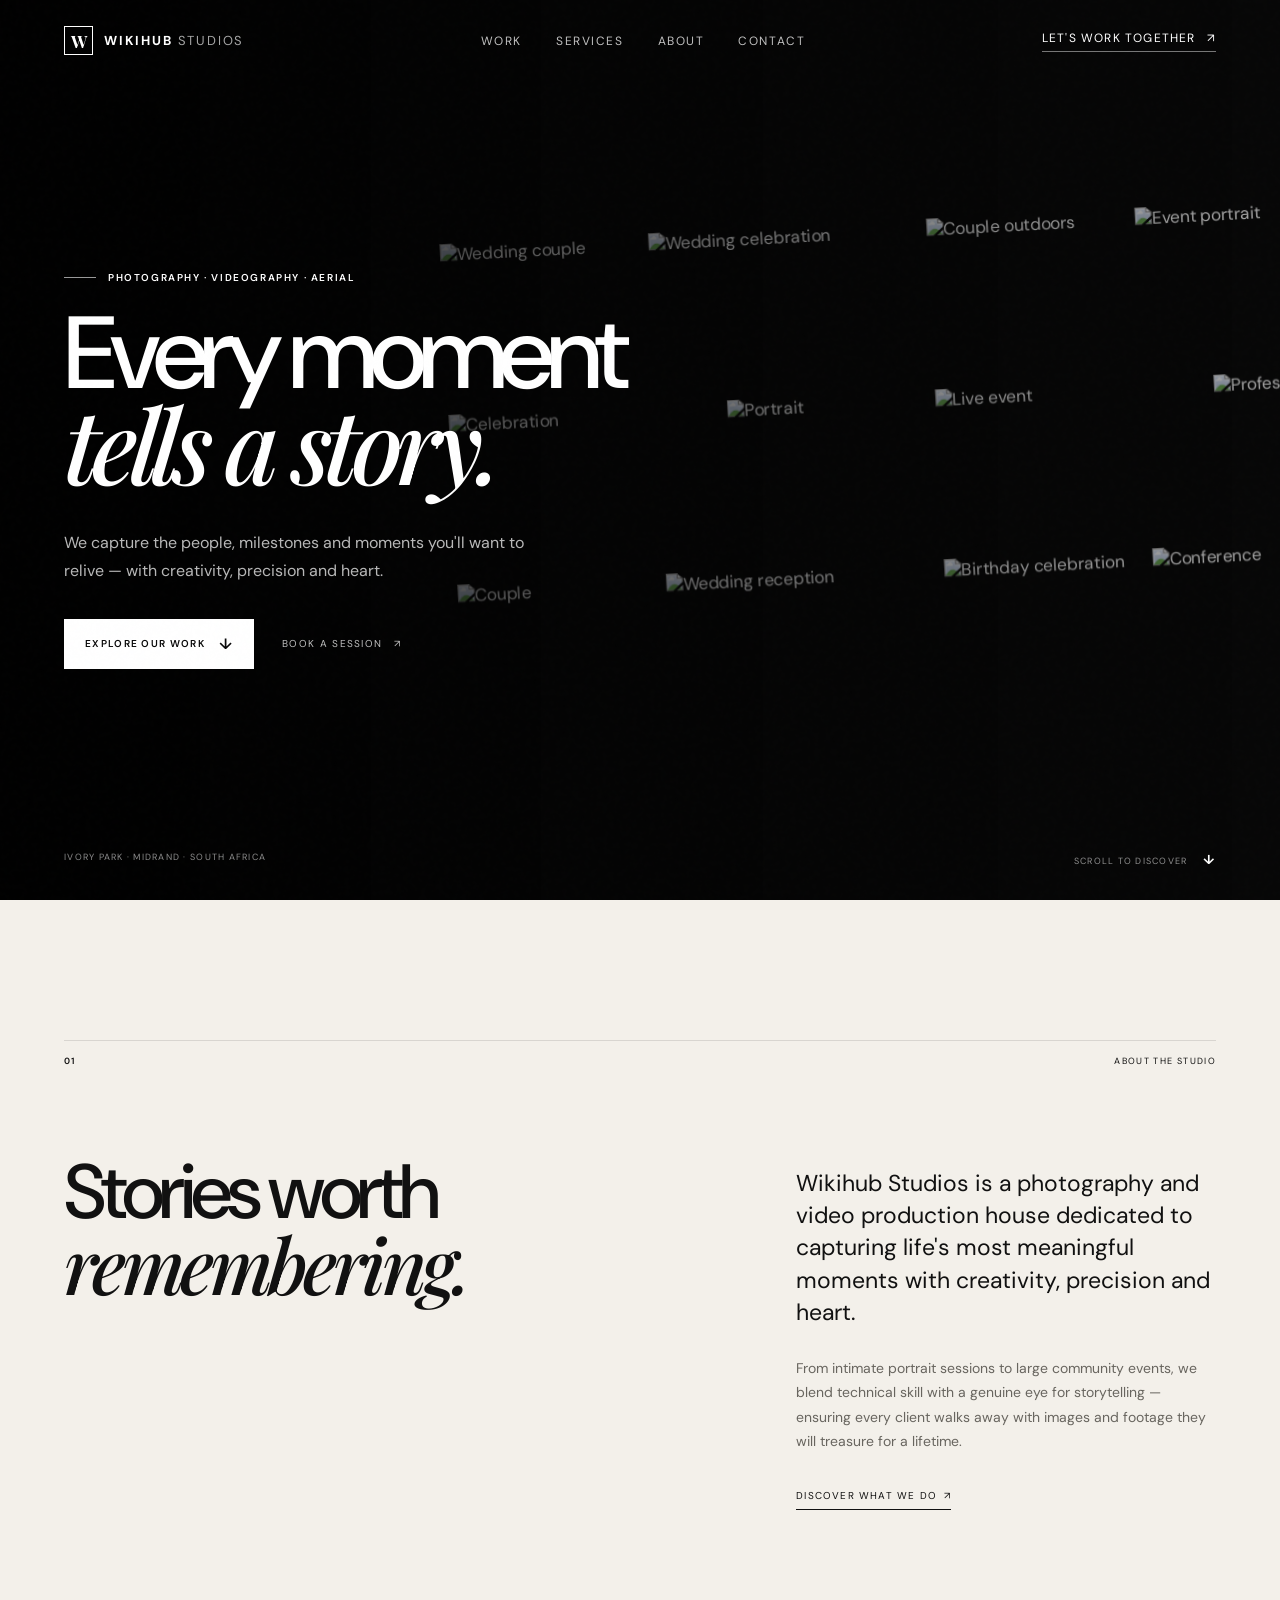
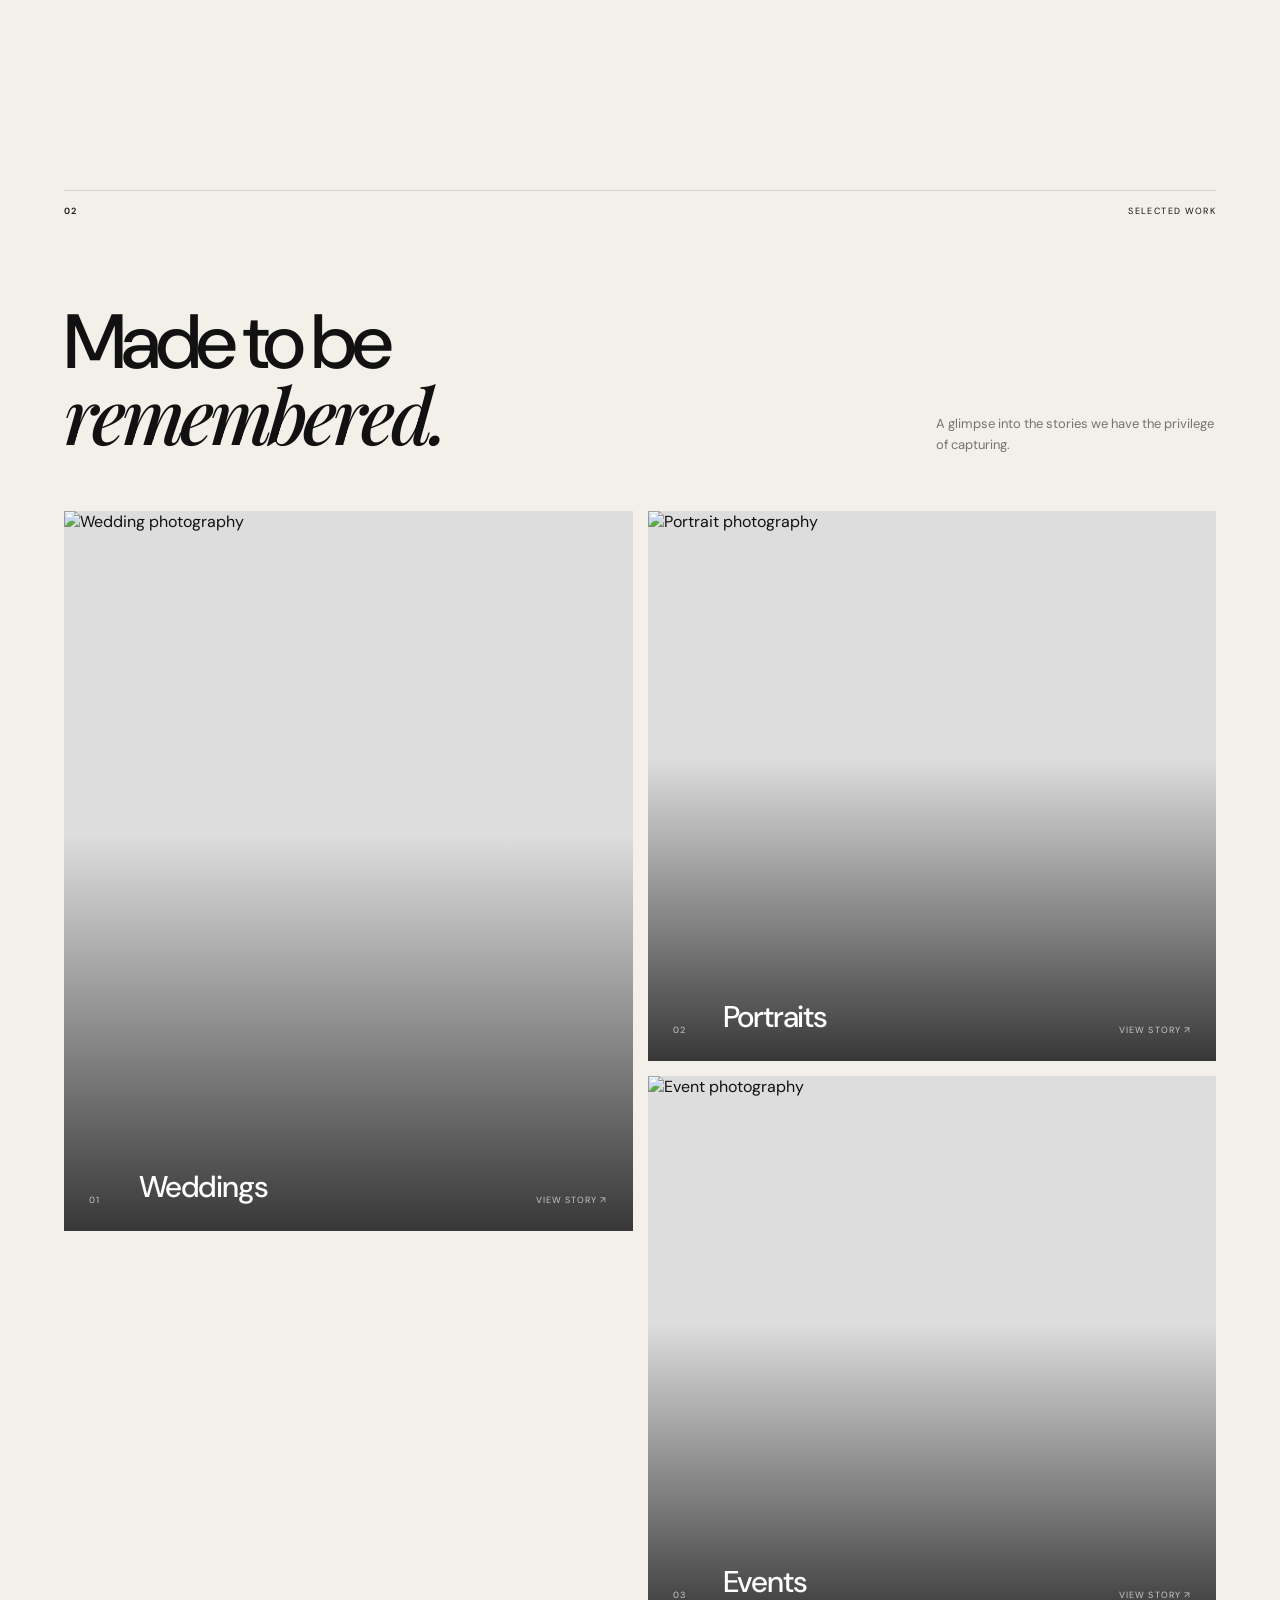
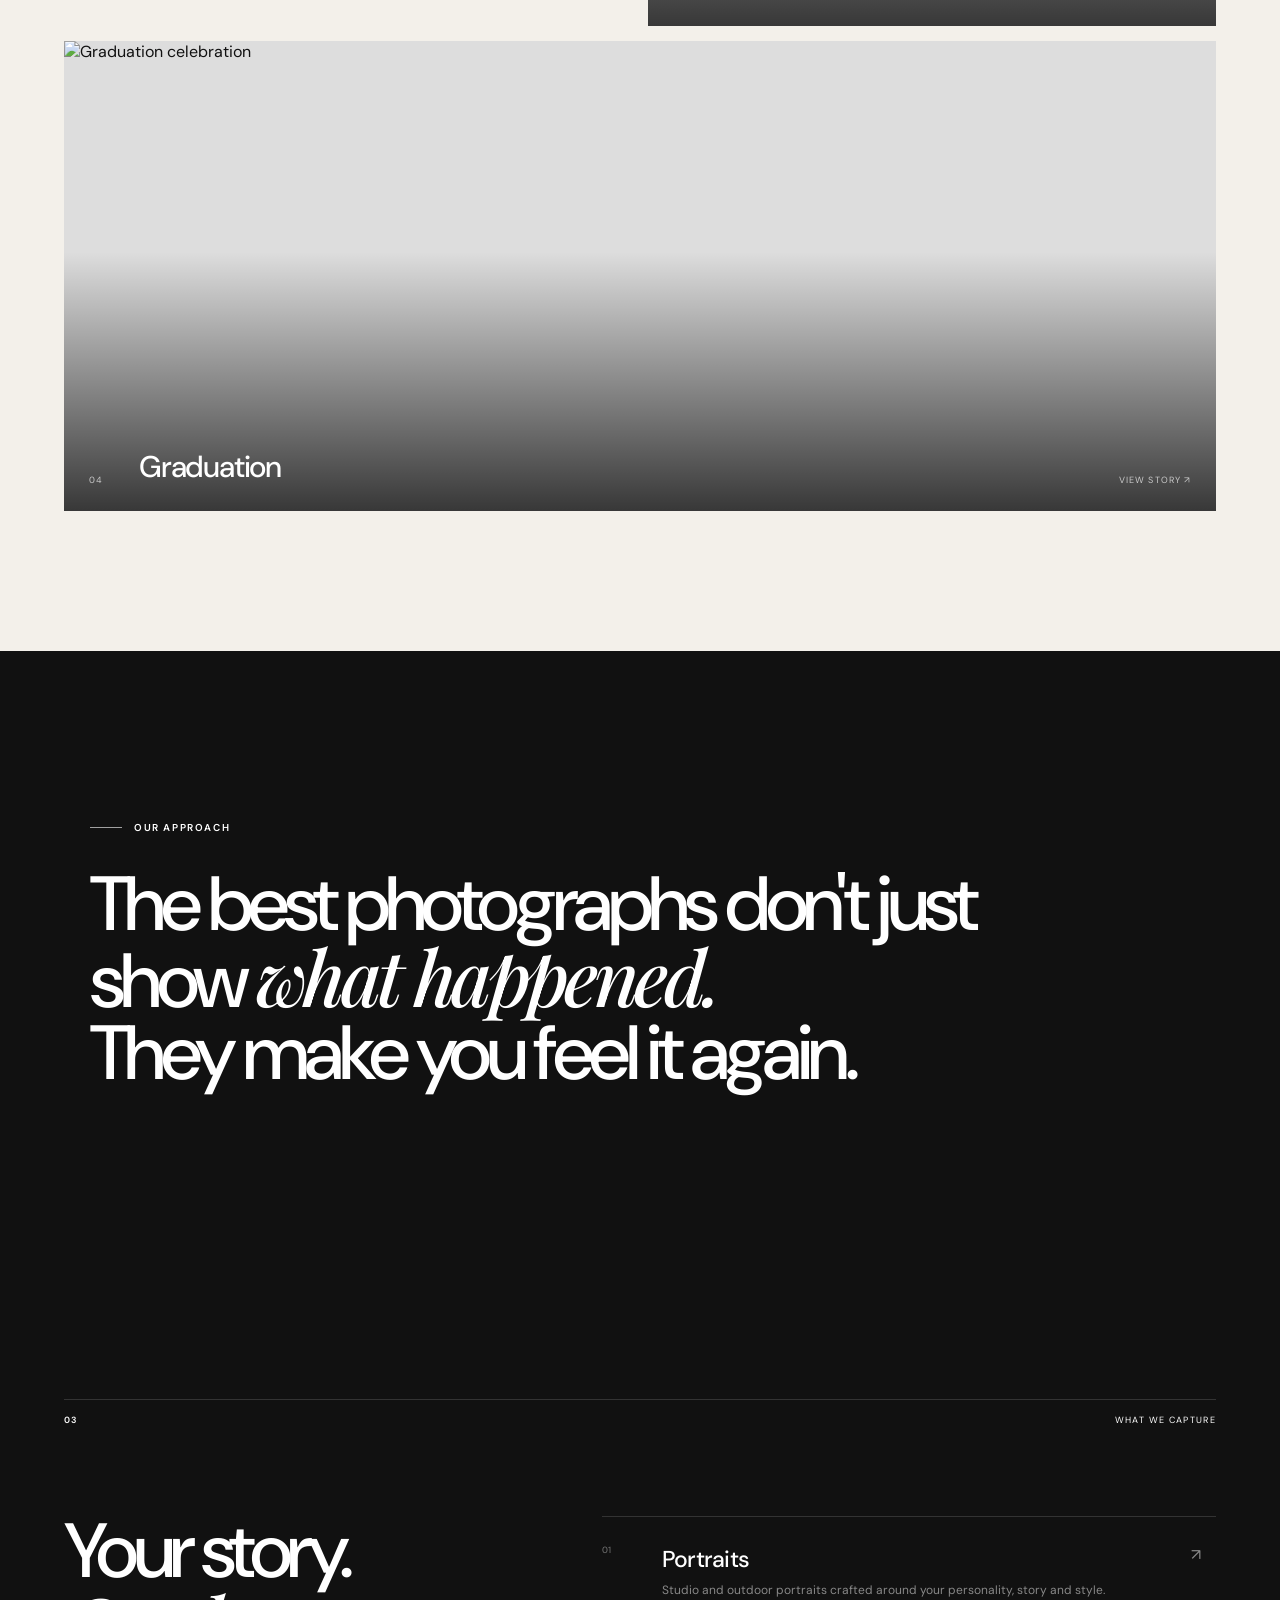
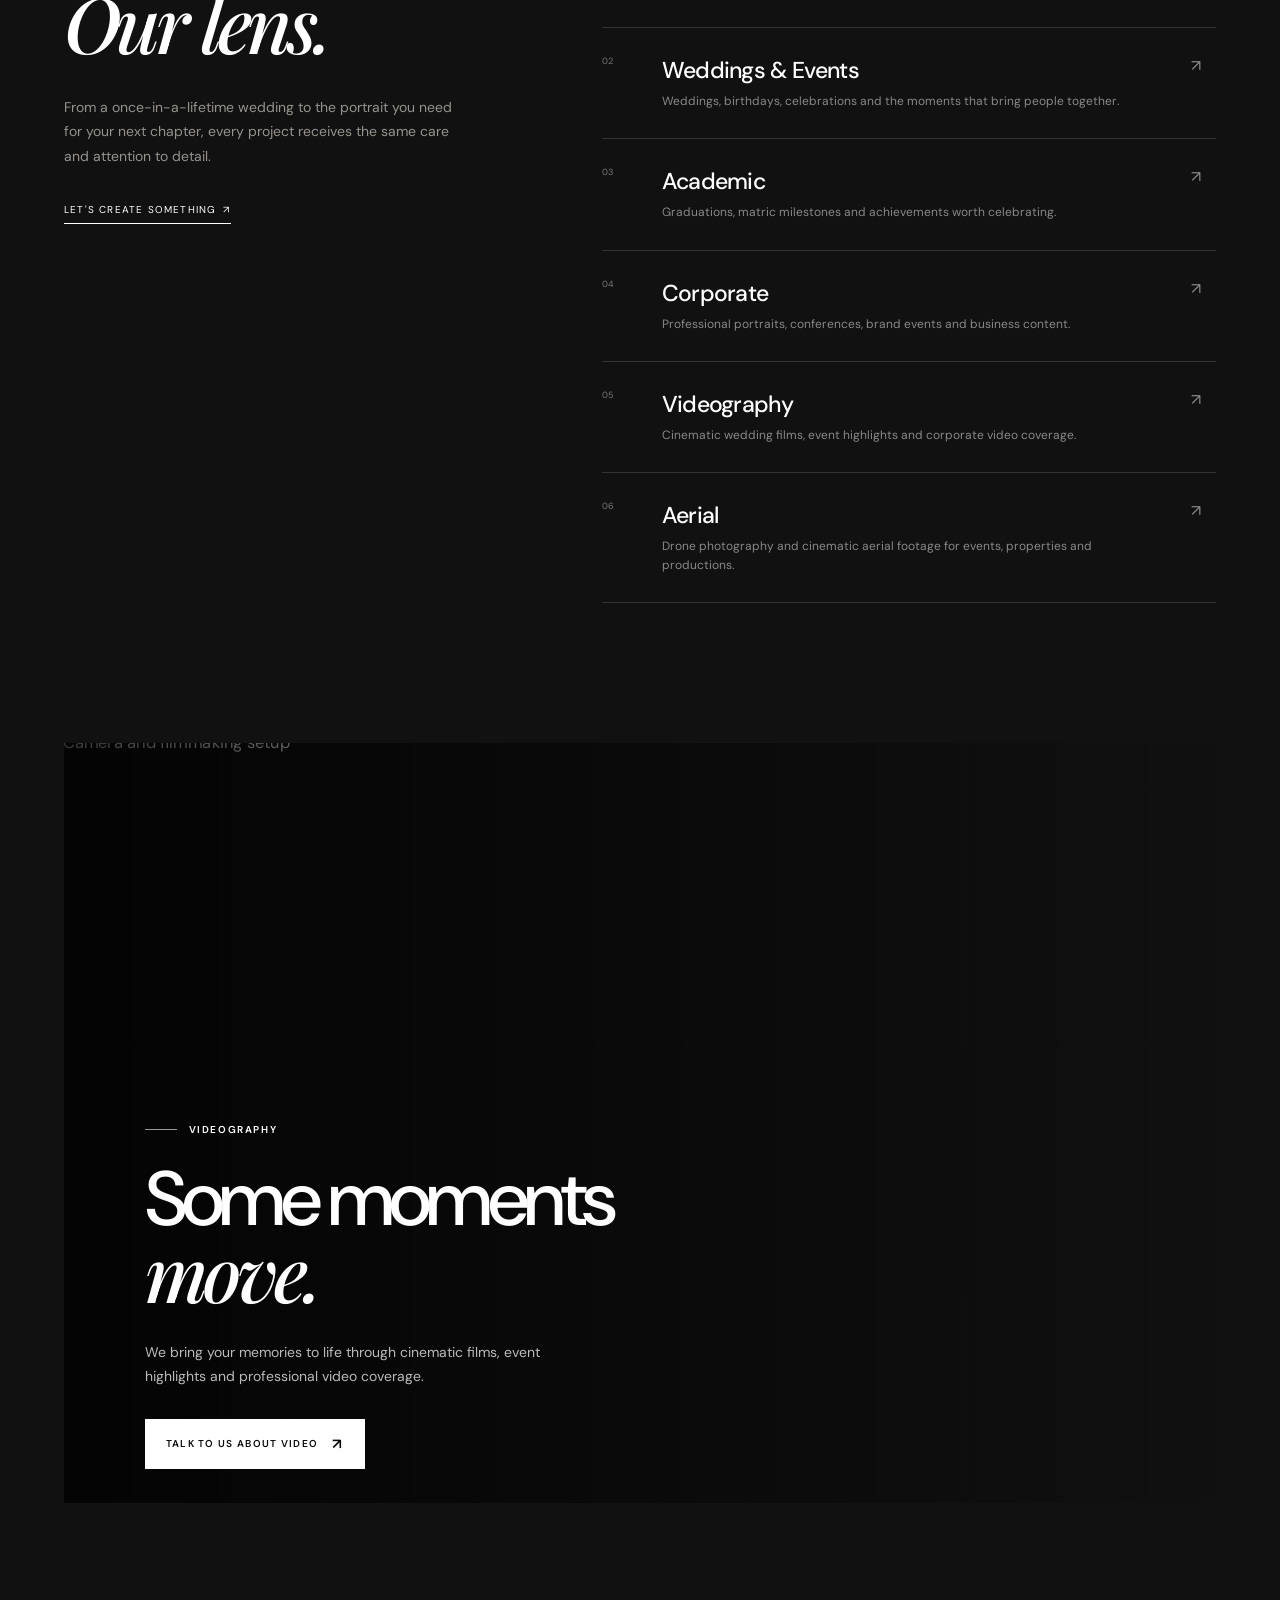
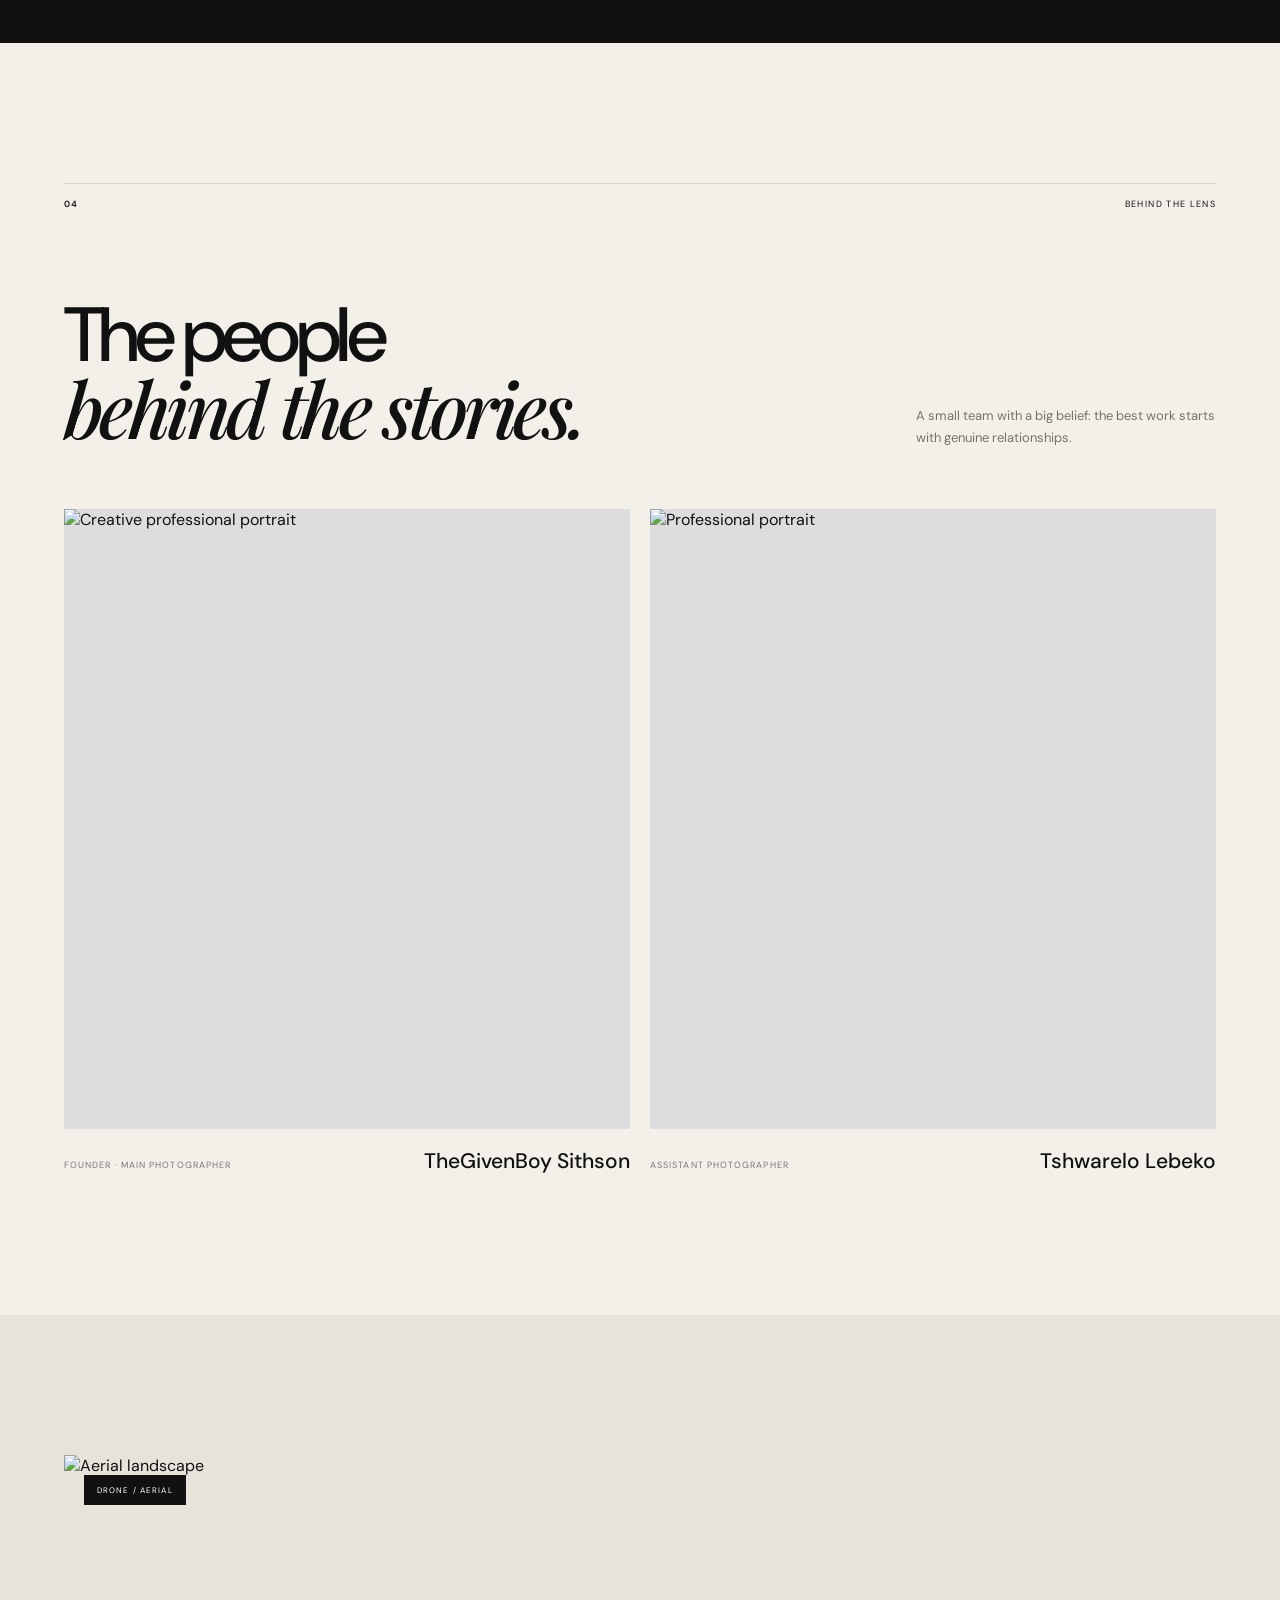
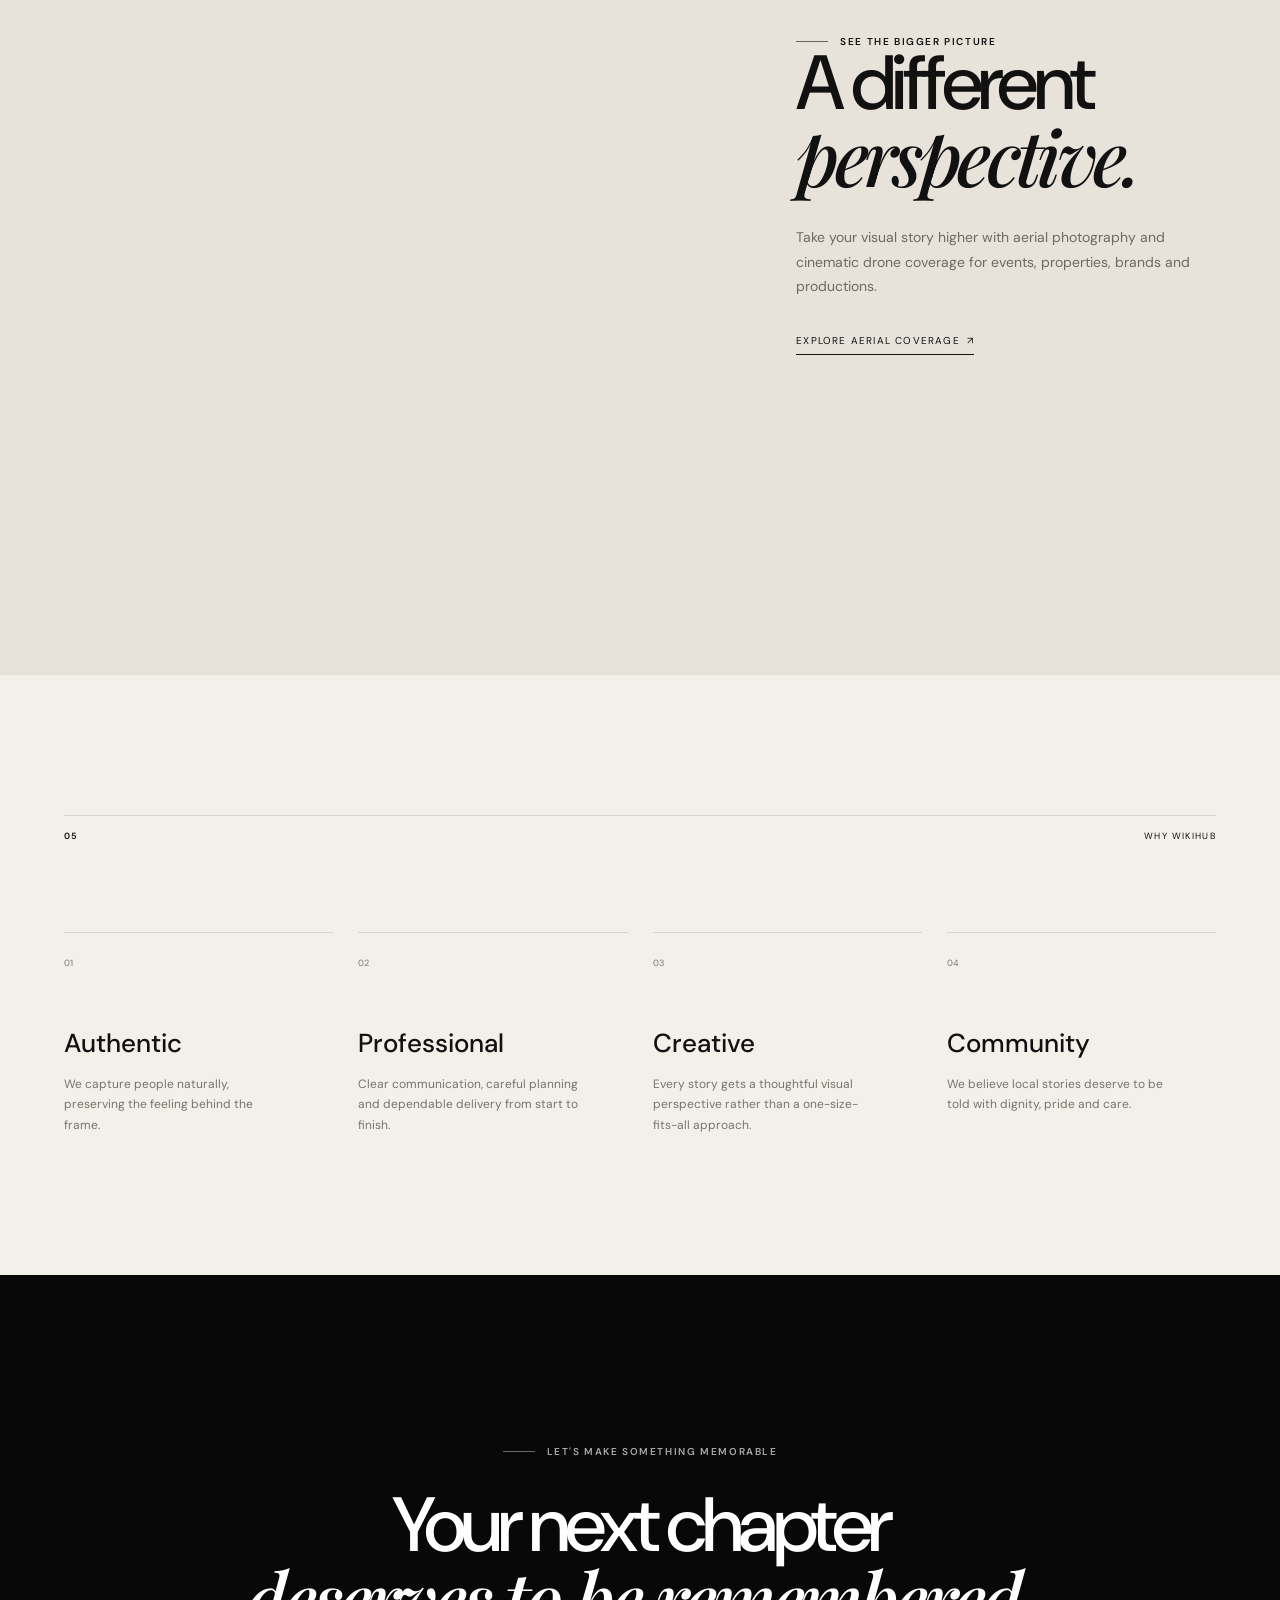
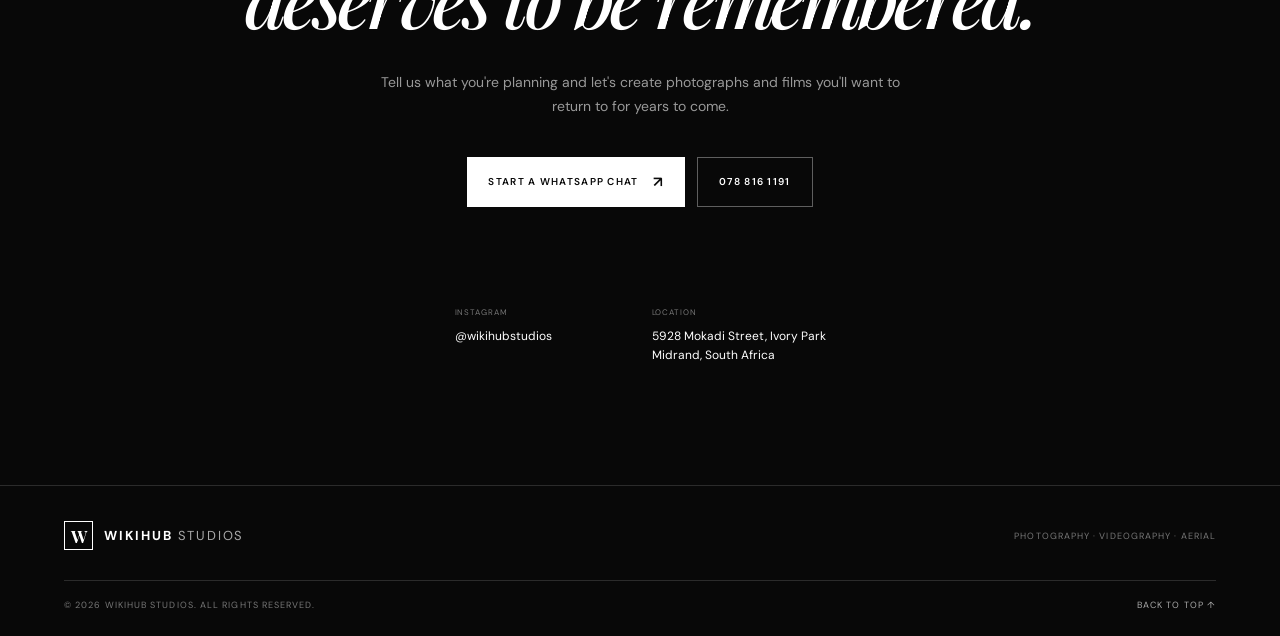
==== index.html @ 8bf0dae4 "wikihub studios first build" ====
<!DOCTYPE html>
<html lang="en">
<head>
  <meta charset="UTF-8">
  <meta name="viewport" content="width=device-width, initial-scale=1.0">
  <meta name="description" content="Wikihub Studios — Photography, videography and aerial visual storytelling in Ivory Park, Midrand, South Africa.">
  <title>Wikihub Studios — Visual Stories Worth Remembering</title>
  <link rel="preconnect" href="https://fonts.googleapis.com">
  <link rel="preconnect" href="https://fonts.gstatic.com" crossorigin>
  <link href="https://fonts.googleapis.com/css2?family=DM+Sans:wght@400;500;600;700&family=Playfair+Display:wght@500;600&display=swap" rel="stylesheet">
  <link rel="stylesheet" href="style.css">
</head>
<body>
  <div class="page-noise" aria-hidden="true"></div>

  <header class="site-header" id="site-header">
    <a class="brand" href="#top" aria-label="Wikihub Studios home">
      <span class="brand-mark">W</span>
      <span>WIKIHUB <em>STUDIOS</em></span>
    </a>

    <nav class="desktop-nav" aria-label="Main navigation">
      <a href="#work">Work</a>
      <a href="#services">Services</a>
      <a href="#about">About</a>
      <a href="#contact">Contact</a>
    </nav>

    <a class="header-cta" href="#contact">Let's work together <span>↗</span></a>

    <button class="menu-toggle" aria-label="Open menu" aria-expanded="false">
      <span></span><span></span>
    </button>
  </header>

  <div class="mobile-menu" aria-hidden="true">
    <a href="#work">Work</a>
    <a href="#services">Services</a>
    <a href="#about">About</a>
    <a href="#contact">Contact</a>
    <a href="#contact" class="mobile-menu-cta">Start a project ↗</a>
  </div>

  <main id="top">
    <section class="hero">
      <div class="hero-copy reveal">
        <p class="eyebrow"><span></span> Photography · Videography · Aerial</p>
        <h1>Every moment<br><i>tells a story.</i></h1>
        <p class="hero-intro">We capture the people, milestones and moments you'll want to relive — with creativity, precision and heart.</p>
        <div class="hero-actions">
          <a href="#work" class="button button-light">Explore our work <span>↓</span></a>
          <a href="#contact" class="text-link">Book a session <span>↗</span></a>
        </div>
      </div>

      <div class="hero-rails" aria-label="Selected Wikihub Studios photography">
        <div class="rail rail-one">
          <div class="rail-track">
            <div class="rail-card portrait"><img src="https://images.unsplash.com/photo-1519741497674-611481863552?auto=format&fit=crop&w=700&q=85" alt="Wedding couple"></div>
            <div class="rail-card wide"><img src="https://images.unsplash.com/photo-1511285560929-80b456fea0bc?auto=format&fit=crop&w=900&q=85" alt="Wedding celebration"></div>
            <div class="rail-card portrait"><img src="https://images.unsplash.com/photo-1537633552985-df8429e8048b?auto=format&fit=crop&w=700&q=85" alt="Couple outdoors"></div>
            <div class="rail-card wide"><img src="https://images.unsplash.com/photo-1507504031003-b417219a0fde?auto=format&fit=crop&w=900&q=85" alt="Event portrait"></div>
            <div class="rail-card portrait"><img src="https://images.unsplash.com/photo-1520854221256-17451cc331bf?auto=format&fit=crop&w=700&q=85" alt="Wedding moment"></div>
          </div>
        </div>
        <div class="rail rail-two">
          <div class="rail-track">
            <div class="rail-card wide"><img src="https://images.unsplash.com/photo-1519167758481-83f550bb49b3?auto=format&fit=crop&w=900&q=85" alt="Celebration"></div>
            <div class="rail-card portrait"><img src="https://images.unsplash.com/photo-1534528741775-53994a69daeb?auto=format&fit=crop&w=700&q=85" alt="Portrait"></div>
            <div class="rail-card wide"><img src="https://images.unsplash.com/photo-1492684223066-81342ee5ff30?auto=format&fit=crop&w=900&q=85" alt="Live event"></div>
            <div class="rail-card portrait"><img src="https://images.unsplash.com/photo-1506794778202-cad84cf45f1d?auto=format&fit=crop&w=700&q=85" alt="Professional portrait"></div>
            <div class="rail-card wide"><img src="https://images.unsplash.com/photo-1506157786151-b8491531f063?auto=format&fit=crop&w=900&q=85" alt="Concert event"></div>
          </div>
        </div>
        <div class="rail rail-three">
          <div class="rail-track">
            <div class="rail-card portrait"><img src="https://images.unsplash.com/photo-1529634597503-139d3726fed5?auto=format&fit=crop&w=700&q=85" alt="Couple"></div>
            <div class="rail-card wide"><img src="https://images.unsplash.com/photo-1464366400600-7168b8af9bc3?auto=format&fit=crop&w=900&q=85" alt="Wedding reception"></div>
            <div class="rail-card portrait"><img src="https://images.unsplash.com/photo-1530103862676-de8c9debad1d?auto=format&fit=crop&w=700&q=85" alt="Birthday celebration"></div>
            <div class="rail-card wide"><img src="https://images.unsplash.com/photo-1511578314322-379afb476865?auto=format&fit=crop&w=900&q=85" alt="Conference"></div>
            <div class="rail-card portrait"><img src="https://images.unsplash.com/photo-1524504388940-b1c1722653e1?auto=format&fit=crop&w=700&q=85" alt="Portrait session"></div>
          </div>
        </div>
      </div>

      <div class="hero-bottom">
        <span>Ivory Park · Midrand · South Africa</span>
        <span class="scroll-hint">Scroll to discover <b>↓</b></span>
      </div>
    </section>

    <section class="intro section" id="about">
      <div class="section-label reveal"><span>01</span><span>About the studio</span></div>
      <div class="intro-grid">
        <h2 class="display reveal">Stories worth<br><i>remembering.</i></h2>
        <div class="intro-copy reveal">
          <p class="lead">Wikihub Studios is a photography and video production house dedicated to capturing life's most meaningful moments with creativity, precision and heart.</p>
          <p>From intimate portrait sessions to large community events, we blend technical skill with a genuine eye for storytelling — ensuring every client walks away with images and footage they will treasure for a lifetime.</p>
          <a class="arrow-link" href="#services">Discover what we do <span>↗</span></a>
        </div>
      </div>
    </section>

    <section class="work section" id="work">
      <div class="section-label reveal"><span>02</span><span>Selected work</span></div>
      <div class="section-heading">
        <h2 class="display reveal">Made to be<br><i>remembered.</i></h2>
        <p class="reveal">A glimpse into the stories we have the privilege of capturing.</p>
      </div>

      <div class="masonry-grid">
        <article class="work-card tall reveal">
          <img src="https://images.unsplash.com/photo-1519741497674-611481863552?auto=format&fit=crop&w=1200&q=88" alt="Wedding photography">
          <div class="work-meta"><span>01</span><h3>Weddings</h3><span>View story ↗</span></div>
        </article>
        <article class="work-card reveal">
          <img src="https://images.unsplash.com/photo-1534528741775-53994a69daeb?auto=format&fit=crop&w=1000&q=88" alt="Portrait photography">
          <div class="work-meta"><span>02</span><h3>Portraits</h3><span>View story ↗</span></div>
        </article>
        <article class="work-card reveal">
          <img src="https://images.unsplash.com/photo-1492684223066-81342ee5ff30?auto=format&fit=crop&w=1000&q=88" alt="Event photography">
          <div class="work-meta"><span>03</span><h3>Events</h3><span>View story ↗</span></div>
        </article>
        <article class="work-card wide-card reveal">
          <img src="https://images.unsplash.com/photo-1523580846011-d3a5bc25702b?auto=format&fit=crop&w=1400&q=88" alt="Graduation celebration">
          <div class="work-meta"><span>04</span><h3>Graduation</h3><span>View story ↗</span></div>
        </article>
      </div>
    </section>

    <section class="manifesto">
      <div class="manifesto-inner">
        <p class="eyebrow reveal"><span></span> Our approach</p>
        <h2 class="display reveal">The best photographs don't just show <i>what happened.</i><br>They make you feel it again.</h2>
      </div>
    </section>

    <section class="services section" id="services">
      <div class="section-label reveal"><span>03</span><span>What we capture</span></div>
      <div class="services-grid">
        <div class="services-intro reveal">
          <h2 class="display">Your story.<br><i>Our lens.</i></h2>
          <p>From a once-in-a-lifetime wedding to the portrait you need for your next chapter, every project receives the same care and attention to detail.</p>
          <a class="arrow-link" href="#contact">Let's create something <span>↗</span></a>
        </div>
        <div class="service-list">
          <article class="service-item reveal"><span>01</span><div><h3>Portraits</h3><p>Studio and outdoor portraits crafted around your personality, story and style.</p></div><b>↗</b></article>
          <article class="service-item reveal"><span>02</span><div><h3>Weddings & Events</h3><p>Weddings, birthdays, celebrations and the moments that bring people together.</p></div><b>↗</b></article>
          <article class="service-item reveal"><span>03</span><div><h3>Academic</h3><p>Graduations, matric milestones and achievements worth celebrating.</p></div><b>↗</b></article>
          <article class="service-item reveal"><span>04</span><div><h3>Corporate</h3><p>Professional portraits, conferences, brand events and business content.</p></div><b>↗</b></article>
          <article class="service-item reveal"><span>05</span><div><h3>Videography</h3><p>Cinematic wedding films, event highlights and corporate video coverage.</p></div><b>↗</b></article>
          <article class="service-item reveal"><span>06</span><div><h3>Aerial</h3><p>Drone photography and cinematic aerial footage for events, properties and productions.</p></div><b>↗</b></article>
        </div>
      </div>
    </section>

    <section class="film-section">
      <div class="film-media">
        <img src="https://images.unsplash.com/photo-1492619375914-88005aa9e8fb?auto=format&fit=crop&w=2000&q=88" alt="Camera and filmmaking setup">
        <div class="film-overlay"></div>
        <div class="film-content reveal">
          <p class="eyebrow"><span></span> Videography</p>
          <h2 class="display">Some moments<br><i>move.</i></h2>
          <p>We bring your memories to life through cinematic films, event highlights and professional video coverage.</p>
          <a class="button button-light" href="#contact">Talk to us about video <span>↗</span></a>
        </div>
      </div>
    </section>

    <section class="team section">
      <div class="section-label reveal"><span>04</span><span>Behind the lens</span></div>
      <div class="team-heading">
        <h2 class="display reveal">The people<br><i>behind the stories.</i></h2>
        <p class="reveal">A small team with a big belief: the best work starts with genuine relationships.</p>
      </div>
      <div class="team-grid">
        <article class="person reveal">
          <div class="person-image"><img src="https://images.unsplash.com/photo-1556761175-b413da4baf72?auto=format&fit=crop&w=1100&q=85" alt="Creative professional portrait"></div>
          <div class="person-info"><span>Founder · Main Photographer</span><h3>TheGivenBoy Sithson</h3></div>
        </article>
        <article class="person reveal">
          <div class="person-image"><img src="https://images.unsplash.com/photo-1519085360753-af0119f7cbe7?auto=format&fit=crop&w=1100&q=85" alt="Professional portrait"></div>
          <div class="person-info"><span>Assistant Photographer</span><h3>Tshwarelo Lebeko</h3></div>
        </article>
      </div>
    </section>

    <section class="aerial section">
      <div class="aerial-image reveal">
        <img src="https://images.unsplash.com/photo-1500530855697-b586d89ba3ee?auto=format&fit=crop&w=2000&q=88" alt="Aerial landscape">
        <div class="aerial-tag">DRONE / AERIAL</div>
      </div>
      <div class="aerial-copy reveal">
        <p class="eyebrow"><span></span> See the bigger picture</p>
        <h2 class="display">A different<br><i>perspective.</i></h2>
        <p>Take your visual story higher with aerial photography and cinematic drone coverage for events, properties, brands and productions.</p>
        <a class="arrow-link" href="#contact">Explore aerial coverage <span>↗</span></a>
      </div>
    </section>

    <section class="values section">
      <div class="section-label reveal"><span>05</span><span>Why Wikihub</span></div>
      <div class="values-grid">
        <div class="value reveal"><span>01</span><h3>Authentic</h3><p>We capture people naturally, preserving the feeling behind the frame.</p></div>
        <div class="value reveal"><span>02</span><h3>Professional</h3><p>Clear communication, careful planning and dependable delivery from start to finish.</p></div>
        <div class="value reveal"><span>03</span><h3>Creative</h3><p>Every story gets a thoughtful visual perspective rather than a one-size-fits-all approach.</p></div>
        <div class="value reveal"><span>04</span><h3>Community</h3><p>We believe local stories deserve to be told with dignity, pride and care.</p></div>
      </div>
    </section>

    <section class="contact" id="contact">
      <div class="contact-inner">
        <p class="eyebrow reveal"><span></span> Let's make something memorable</p>
        <h2 class="display reveal">Your next chapter<br><i>deserves to be remembered.</i></h2>
        <p class="contact-copy reveal">Tell us what you're planning and let's create photographs and films you'll want to return to for years to come.</p>
        <div class="contact-actions reveal">
          <a class="button button-light" href="https://wa.me/27788161191" target="_blank" rel="noopener">Start a WhatsApp chat <span>↗</span></a>
          <a class="button button-outline-light" href="tel:+27788161191">078 816 1191</a>
        </div>
        <div class="contact-details reveal">
          <div><span>Instagram</span><strong>@wikihubstudios</strong></div>
          <div><span>Location</span><strong>5928 Mokadi Street, Ivory Park<br>Midrand, South Africa</strong></div>
        </div>
      </div>
    </section>
  </main>

  <footer class="footer">
    <div class="footer-top">
      <a class="brand" href="#top"><span class="brand-mark">W</span><span>WIKIHUB <em>STUDIOS</em></span></a>
      <p>Photography · Videography · Aerial</p>
    </div>
    <div class="footer-bottom">
      <span>© <span id="year"></span> Wikihub Studios. All rights reserved.</span>
      <a href="#top">Back to top ↑</a>
    </div>
  </footer>

  <script src="script.js"></script>
</body>
</html>
---- style.css ----
:root{
  --black:#080808;
  --ink:#111;
  --paper:#f3f0ea;
  --muted:#9c9992;
  --line:rgba(255,255,255,.14);
  --dark-line:rgba(17,17,17,.12);
  --serif:"Playfair Display",Georgia,serif;
  --sans:"DM Sans",Arial,sans-serif;
  --ease:cubic-bezier(.2,.7,.2,1);
}
*{box-sizing:border-box;margin:0;padding:0}
html{scroll-behavior:smooth}
body{background:var(--paper);color:var(--ink);font-family:var(--sans);overflow-x:hidden}
body.menu-open{overflow:hidden}
img{display:block;width:100%;height:100%;object-fit:cover}
a{color:inherit;text-decoration:none}
button{font:inherit}
.page-noise{position:fixed;inset:0;pointer-events:none;z-index:1000;opacity:.025;background-image:url("data:image/svg+xml,%3Csvg viewBox='0 0 180 180' xmlns='http://www.w3.org/2000/svg'%3E%3Cfilter id='n'%3E%3CfeTurbulence type='fractalNoise' baseFrequency='.85' numOctaves='3' stitchTiles='stitch'/%3E%3C/filter%3E%3Crect width='100%25' height='100%25' filter='url(%23n)' opacity='.55'/%3E%3C/svg%3E")}

.site-header{position:fixed;z-index:900;top:0;left:0;right:0;height:82px;display:flex;align-items:center;justify-content:space-between;padding:0 5vw;color:#fff;transition:.45s var(--ease);border-bottom:1px solid transparent}
.site-header.scrolled{background:rgba(8,8,8,.92);backdrop-filter:blur(16px);height:70px;border-color:var(--line)}
.brand{display:flex;align-items:center;gap:11px;font-size:13px;font-weight:700;letter-spacing:.14em;white-space:nowrap}
.brand em{font-style:normal;font-weight:400;opacity:.65}
.brand-mark{width:29px;height:29px;border:1px solid currentColor;display:grid;place-items:center;font-family:var(--serif);font-size:17px;letter-spacing:0}
.desktop-nav{display:flex;gap:34px;font-size:12px;text-transform:uppercase;letter-spacing:.13em}
.desktop-nav a,.text-link{opacity:.75;transition:.25s}
.desktop-nav a:hover,.text-link:hover{opacity:1}
.header-cta{font-size:12px;text-transform:uppercase;letter-spacing:.1em;border-bottom:1px solid rgba(255,255,255,.45);padding-bottom:5px}
.header-cta span,.text-link span,.arrow-link span{margin-left:7px}
.menu-toggle{display:none;background:none;border:0;color:#fff;width:38px;height:38px;position:relative}
.menu-toggle span{position:absolute;left:7px;width:24px;height:1px;background:#fff;transition:.3s}
.menu-toggle span:first-child{top:14px}.menu-toggle span:last-child{top:22px}
.mobile-menu{position:fixed;inset:0;background:#080808;color:#fff;z-index:850;display:flex;flex-direction:column;justify-content:center;padding:10vw;gap:25px;transform:translateY(-100%);transition:.6s var(--ease)}
.mobile-menu.open{transform:none}
.mobile-menu a{font-size:11vw;text-transform:uppercase;letter-spacing:-.04em}
.mobile-menu-cta{font-size:14px!important;letter-spacing:.12em!important;border-bottom:1px solid #fff;width:max-content;padding-bottom:7px;margin-top:20px}

.hero{position:relative;min-height:100vh;background:#080808;color:#fff;overflow:hidden;display:flex;align-items:center;padding:130px 5vw 90px}
.hero:after{content:"";position:absolute;inset:0;background:linear-gradient(90deg,rgba(0,0,0,.9) 0%,rgba(0,0,0,.48) 45%,rgba(0,0,0,.1) 100%);z-index:1}
.hero-copy{position:relative;z-index:3;max-width:690px}
.eyebrow{display:flex;align-items:center;gap:12px;text-transform:uppercase;letter-spacing:.16em;font-size:10px;font-weight:600}
.eyebrow span{display:block;width:32px;height:1px;background:currentColor;opacity:.6}
.hero h1{font-size:clamp(62px,8vw,130px);line-height:.87;letter-spacing:-.07em;font-weight:500;margin:25px 0 34px}
.display{font-size:clamp(46px,6vw,88px);line-height:.93;letter-spacing:-.06em;font-weight:500}
.display i,.hero h1 i{font-family:var(--serif);font-weight:500}
.hero-intro{max-width:480px;color:rgba(255,255,255,.72);font-size:16px;line-height:1.7}
.hero-actions{display:flex;align-items:center;gap:28px;margin-top:35px}
.button{display:inline-flex;align-items:center;justify-content:center;gap:14px;padding:15px 21px;font-size:10px;text-transform:uppercase;letter-spacing:.13em;font-weight:600;transition:.3s var(--ease)}
.button span{font-size:15px}
.button-light{background:#fff;color:#0a0a0a}
.button-light:hover{transform:translateY(-3px);background:var(--paper)}
.button-outline-light{border:1px solid rgba(255,255,255,.35);color:#fff}
.button-outline-light:hover{background:#fff;color:#080808}
.text-link{font-size:10px;text-transform:uppercase;letter-spacing:.13em}
.hero-rails{position:absolute;z-index:0;right:-5%;top:7%;width:67%;height:90%;display:flex;flex-direction:column;justify-content:center;gap:13px;opacity:.72;transform:rotate(-3deg) scale(1.08)}
.rail{width:120%;overflow:hidden}
.rail-track{display:flex;gap:13px;width:max-content;will-change:transform}
.rail-card{flex:0 0 auto;height:145px;overflow:hidden}
.rail-card.wide{width:245px}.rail-card.portrait{width:180px}
.rail-card img{filter:saturate(.7) contrast(1.05);transition:transform .5s}
.rail:hover img{transform:scale(1.04)}
.rail-one .rail-track,.rail-three .rail-track{animation:moveRight 38s linear infinite}
.rail-two .rail-track{animation:moveLeft 42s linear infinite}
@keyframes moveRight{from{transform:translateX(-28%)}to{transform:translateX(0)}}
@keyframes moveLeft{from{transform:translateX(0)}to{transform:translateX(-28%)}}
.hero-bottom{position:absolute;z-index:4;bottom:32px;left:5vw;right:5vw;display:flex;justify-content:space-between;color:rgba(255,255,255,.55);font-size:9px;text-transform:uppercase;letter-spacing:.14em}
.scroll-hint b{margin-left:12px;color:#fff;font-size:13px}

.section{padding:140px 5vw}
.section-label{display:flex;justify-content:space-between;border-top:1px solid var(--dark-line);padding-top:14px;text-transform:uppercase;letter-spacing:.15em;font-size:9px;margin-bottom:90px}
.section-label span:first-child{font-weight:600}
.intro-grid{display:grid;grid-template-columns:1.2fr .8fr;gap:8vw}
.intro-copy{max-width:560px;padding-top:10px}
.lead{font-size:23px;line-height:1.4;margin-bottom:28px}
.intro-copy p:not(.lead){color:#68655f;line-height:1.75;font-size:14px}
.arrow-link{display:inline-flex;align-items:center;text-transform:uppercase;letter-spacing:.12em;font-size:10px;border-bottom:1px solid currentColor;padding-bottom:7px;margin-top:35px}
.section-heading{display:flex;justify-content:space-between;align-items:flex-end;margin-bottom:55px}
.section-heading p{max-width:280px;color:#77736c;font-size:13px;line-height:1.6}
.masonry-grid{display:grid;grid-template-columns:1fr 1fr;gap:15px}
.work-card{height:550px;position:relative;overflow:hidden;background:#ddd}
.work-card.tall{height:720px;grid-row:span 2}
.work-card.wide-card{height:470px;grid-column:span 2}
.work-card img{transition:transform .8s var(--ease);filter:saturate(.9)}
.work-card:hover img{transform:scale(1.045)}
.work-card:after{content:"";position:absolute;inset:45% 0 0;background:linear-gradient(transparent,rgba(0,0,0,.75))}
.work-meta{position:absolute;z-index:2;bottom:25px;left:25px;right:25px;color:#fff;display:grid;grid-template-columns:35px 1fr auto;align-items:end;gap:15px}
.work-meta span{font-size:9px;text-transform:uppercase;letter-spacing:.12em;opacity:.7}
.work-meta h3{font-size:30px;font-weight:500;letter-spacing:-.04em}

.manifesto{background:#111;color:#fff;padding:170px 5vw}
.manifesto-inner{max-width:1100px;margin:auto}
.manifesto .display{margin-top:35px;max-width:1050px}
.manifesto .eyebrow{opacity:.65}

.services{background:#111;color:#fff}
.services .section-label{border-color:var(--line)}
.services-grid{display:grid;grid-template-columns:.8fr 1.2fr;gap:10vw}
.services-intro p{max-width:410px;color:#96938d;font-size:14px;line-height:1.75;margin-top:30px}
.service-list{border-top:1px solid var(--line)}
.service-item{display:grid;grid-template-columns:42px 1fr 25px;gap:18px;align-items:start;padding:27px 0;border-bottom:1px solid var(--line);transition:.35s}
.service-item>span{font-size:9px;color:#777}
.service-item h3{font-size:23px;font-weight:500;letter-spacing:-.03em}
.service-item p{color:#888;margin-top:7px;font-size:12px;line-height:1.6;max-width:500px}
.service-item b{font-weight:400;opacity:.5;transition:.3s}
.service-item:hover{padding-left:10px}.service-item:hover b{opacity:1;transform:translate(3px,-3px)}

.film-section{background:#111;color:#fff;padding:0 5vw 140px}
.film-media{height:760px;position:relative;overflow:hidden}
.film-media img{filter:saturate(.65);transform:scale(1.03)}
.film-overlay{position:absolute;inset:0;background:linear-gradient(90deg,rgba(0,0,0,.78),rgba(0,0,0,.05))}
.film-content{position:absolute;left:7%;top:50%;transform:translateY(-50%);max-width:600px}
.film-content .display{margin:28px 0}
.film-content>p:not(.eyebrow){color:#bbb;max-width:430px;line-height:1.7;font-size:14px;margin-bottom:30px}

.team-heading{display:flex;justify-content:space-between;align-items:flex-end;margin-bottom:60px}
.team-heading p{max-width:300px;color:#77736c;font-size:13px;line-height:1.7}
.team-grid{display:grid;grid-template-columns:1fr 1fr;gap:20px}
.person-image{height:620px;overflow:hidden;background:#ddd}
.person-image img{filter:grayscale(.15);transition:.7s var(--ease)}
.person:hover .person-image img{transform:scale(1.035)}
.person-info{padding-top:18px;display:flex;align-items:baseline;justify-content:space-between;gap:20px}
.person-info span{text-transform:uppercase;letter-spacing:.12em;font-size:9px;color:#777}
.person-info h3{font-size:21px;font-weight:500}

.aerial{display:grid;grid-template-columns:1.2fr .8fr;gap:8vw;align-items:center;background:#e7e3db}
.aerial-image{height:680px;position:relative;overflow:hidden}
.aerial-image img{transition:.7s}.aerial-image:hover img{transform:scale(1.025)}
.aerial-tag{position:absolute;left:20px;top:20px;background:#111;color:#fff;padding:10px 13px;font-size:8px;letter-spacing:.14em}
.aerial-copy p:not(.eyebrow){max-width:400px;color:#6e6a63;line-height:1.75;font-size:14px;margin-top:28px}

.values{background:#f3f0ea}
.values-grid{display:grid;grid-template-columns:repeat(4,1fr);gap:25px}
.value{border-top:1px solid var(--dark-line);padding-top:17px}
.value span{font-size:9px;color:#777}
.value h3{font-size:26px;font-weight:500;margin:55px 0 14px}
.value p{font-size:12px;line-height:1.7;color:#77736c;max-width:220px}

.contact{background:#080808;color:#fff;padding:170px 5vw 120px}
.contact-inner{max-width:1100px;margin:auto;text-align:center}
.contact .eyebrow{justify-content:center;color:#aaa}
.contact .display{margin:32px auto;max-width:1000px}
.contact-copy{color:#999;max-width:520px;margin:0 auto;line-height:1.7;font-size:14px}
.contact-actions{display:flex;justify-content:center;gap:12px;margin-top:38px}
.contact-details{display:flex;justify-content:center;gap:100px;margin-top:100px;text-align:left}
.contact-details div{display:flex;flex-direction:column;gap:10px}
.contact-details span{text-transform:uppercase;letter-spacing:.12em;color:#777;font-size:8px}
.contact-details strong{font-size:12px;font-weight:400;line-height:1.6}

.footer{background:#080808;color:#fff;padding:35px 5vw 25px;border-top:1px solid var(--line)}
.footer-top,.footer-bottom{display:flex;justify-content:space-between;align-items:center}
.footer-top{padding-bottom:30px}
.footer-top p,.footer-bottom{font-size:9px;color:#777;text-transform:uppercase;letter-spacing:.12em}
.footer-bottom{border-top:1px solid var(--line);padding-top:18px}
.footer-bottom a{color:#aaa;transition:.2s}.footer-bottom a:hover{color:#fff}

.reveal{opacity:0;transform:translateY(28px);transition:opacity .8s var(--ease),transform .8s var(--ease)}
.reveal.visible{opacity:1;transform:none}

@media (max-width:900px){
  .desktop-nav,.header-cta{display:none}.menu-toggle{display:block}
  .hero{padding:130px 6vw 80px;min-height:900px}
  .hero-copy{align-self:flex-start;margin-top:90px}
  .hero h1{font-size:clamp(57px,15vw,95px)}
  .hero-rails{right:-20%;width:125%;top:35%;height:55%;opacity:.48;transform:rotate(-5deg) scale(1.1)}
  .hero:after{background:linear-gradient(180deg,rgba(0,0,0,.8) 0%,rgba(0,0,0,.4) 48%,rgba(0,0,0,.7) 100%)}
  .section{padding:100px 6vw}.section-label{margin-bottom:55px}
  .intro-grid,.services-grid,.aerial{grid-template-columns:1fr;gap:50px}
  .section-heading,.team-heading{display:block}.section-heading p,.team-heading p{margin-top:25px}
  .masonry-grid{grid-template-columns:1fr}.work-card,.work-card.tall,.work-card.wide-card{height:500px;grid-column:auto;grid-row:auto}
  .manifesto{padding:110px 6vw}
  .film-section{padding:0 6vw 100px}.film-media{height:600px}
  .team-grid{grid-template-columns:1fr}.person-image{height:540px}
  .aerial-image{height:500px}
  .values-grid{grid-template-columns:1fr 1fr;gap:45px 20px}
  .contact{padding:120px 6vw 90px}.contact-details{gap:45px;margin-top:75px}
}
@media (max-width:600px){
  .site-header{height:68px;padding:0 6vw}.brand{font-size:11px}.brand-mark{width:26px;height:26px}
  .hero{min-height:820px;padding-left:6vw;padding-right:6vw}
  .hero h1{font-size:16vw;margin-top:20px}
  .hero-intro{font-size:14px}
  .hero-actions{flex-direction:column;align-items:flex-start;gap:18px}
  .hero-rails{top:43%;right:-43%;width:165%;height:45%;gap:8px}
  .rail-track{gap:8px}.rail-card{height:105px}.rail-card.wide{width:180px}.rail-card.portrait{width:125px}
  .hero-bottom{left:6vw;right:6vw;bottom:22px}.scroll-hint{display:none}
  .section{padding:85px 6vw}.section-label{margin-bottom:45px}
  .display{font-size:clamp(42px,12vw,65px)}
  .lead{font-size:19px}
  .work-card,.work-card.tall,.work-card.wide-card{height:430px}
  .work-meta h3{font-size:24px}
  .manifesto{padding:90px 6vw}
  .service-item{grid-template-columns:30px 1fr 15px}
  .service-item h3{font-size:20px}
  .film-section{padding-bottom:85px}.film-media{height:580px}.film-content{left:7%;right:7%}
  .team-heading{margin-bottom:40px}.person-image{height:460px}
  .aerial-image{height:420px}.values-grid{grid-template-columns:1fr}
  .value h3{margin-top:35px}
  .contact{padding:100px 6vw 80px}
  .contact-actions{flex-direction:column;align-items:center}.contact-actions .button{width:100%;max-width:300px}
  .contact-details{flex-direction:column;gap:28px;text-align:center}
  .contact-details div{align-items:center}
  .footer-top{display:block}.footer-top p{margin-top:20px}.footer-bottom{display:block;line-height:1.8}.footer-bottom a{display:block;margin-top:10px}
}
@media (prefers-reduced-motion:reduce){
  html{scroll-behavior:auto}
  *,*:before,*:after{animation-duration:.01ms!important;transition-duration:.01ms!important}
}
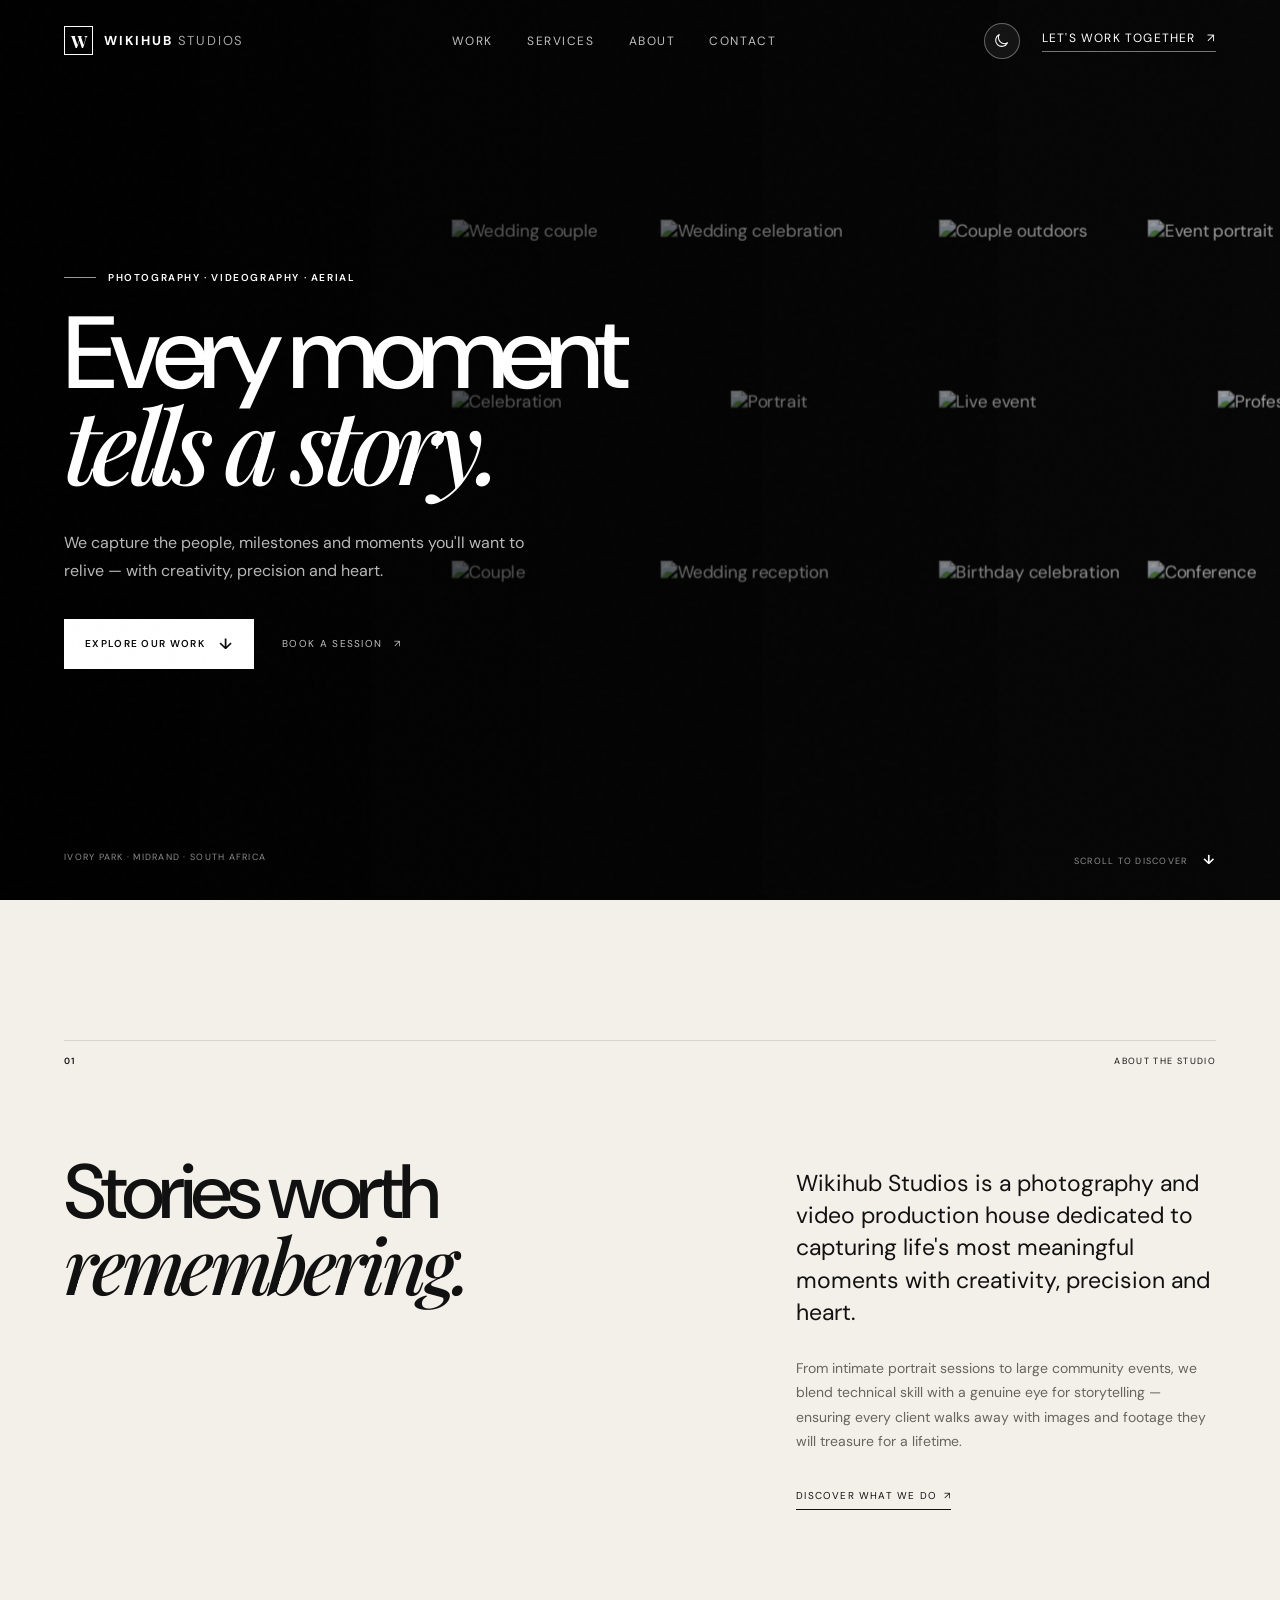
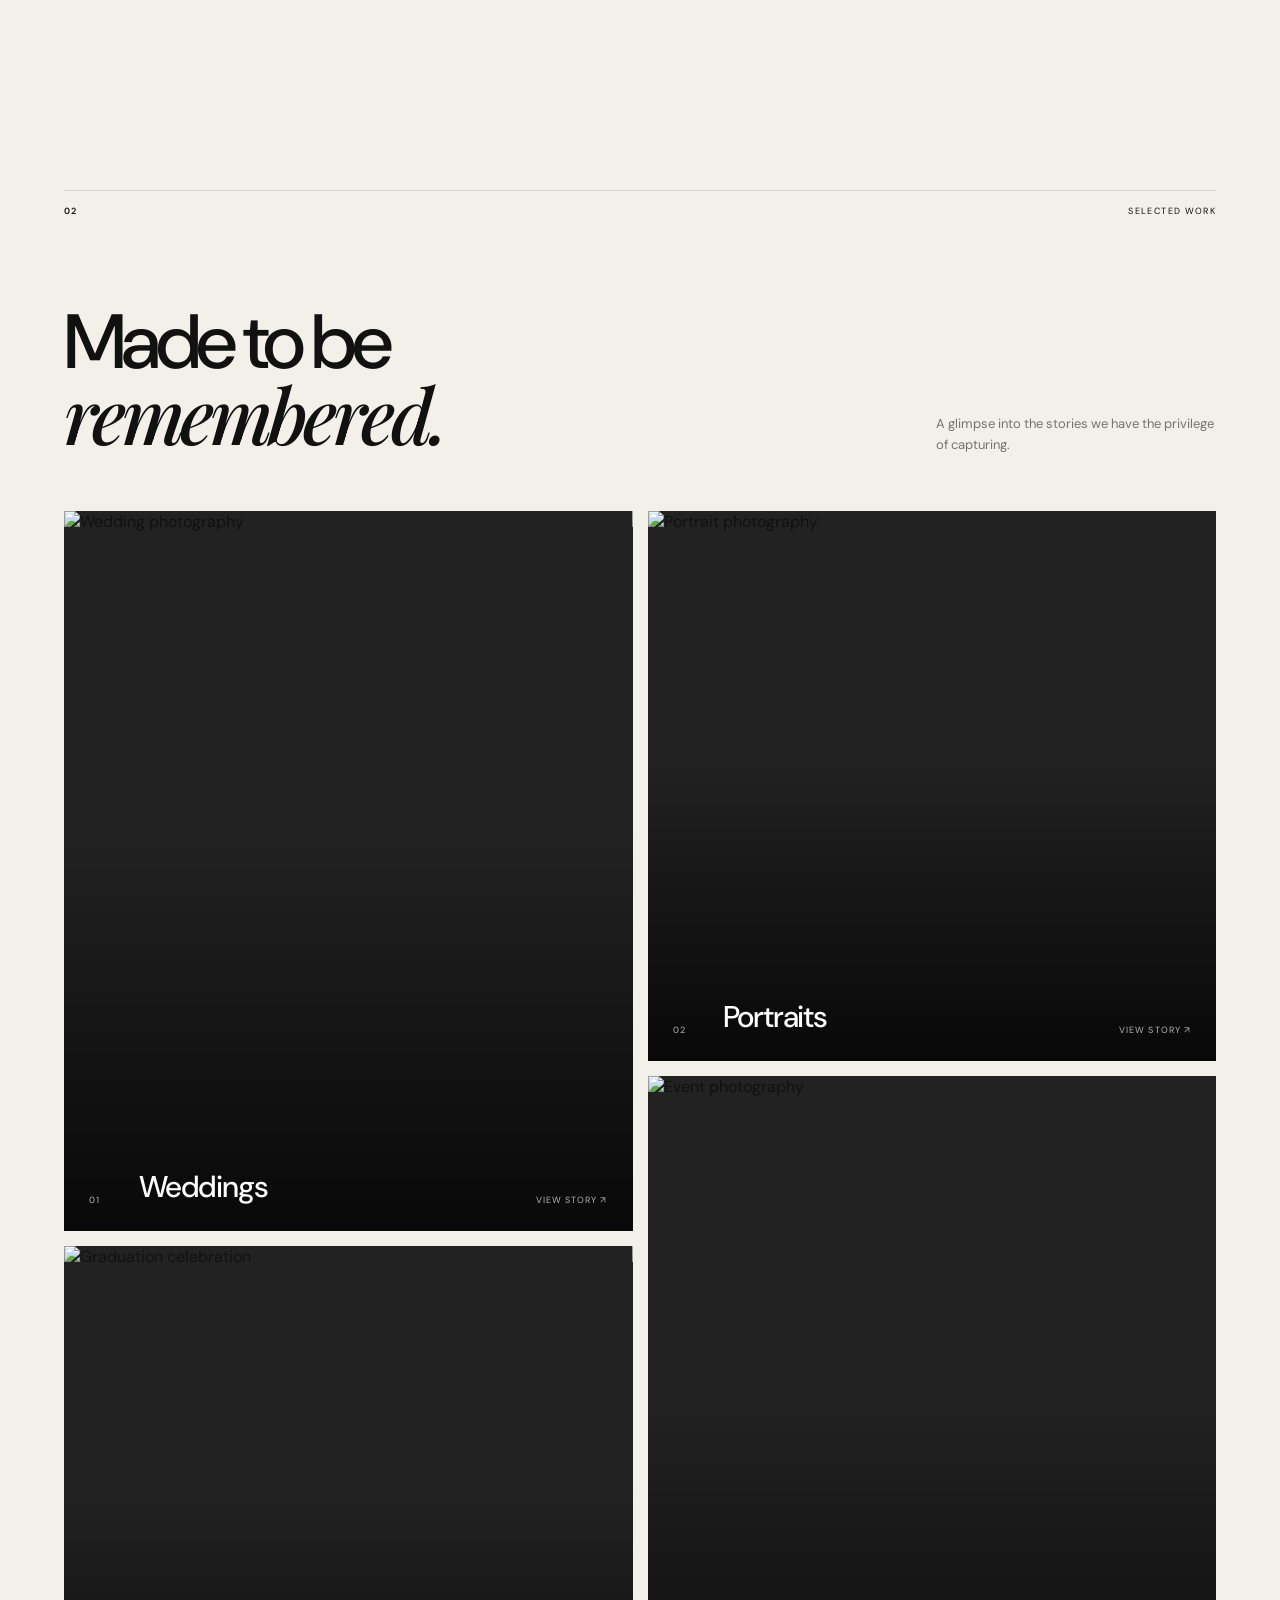
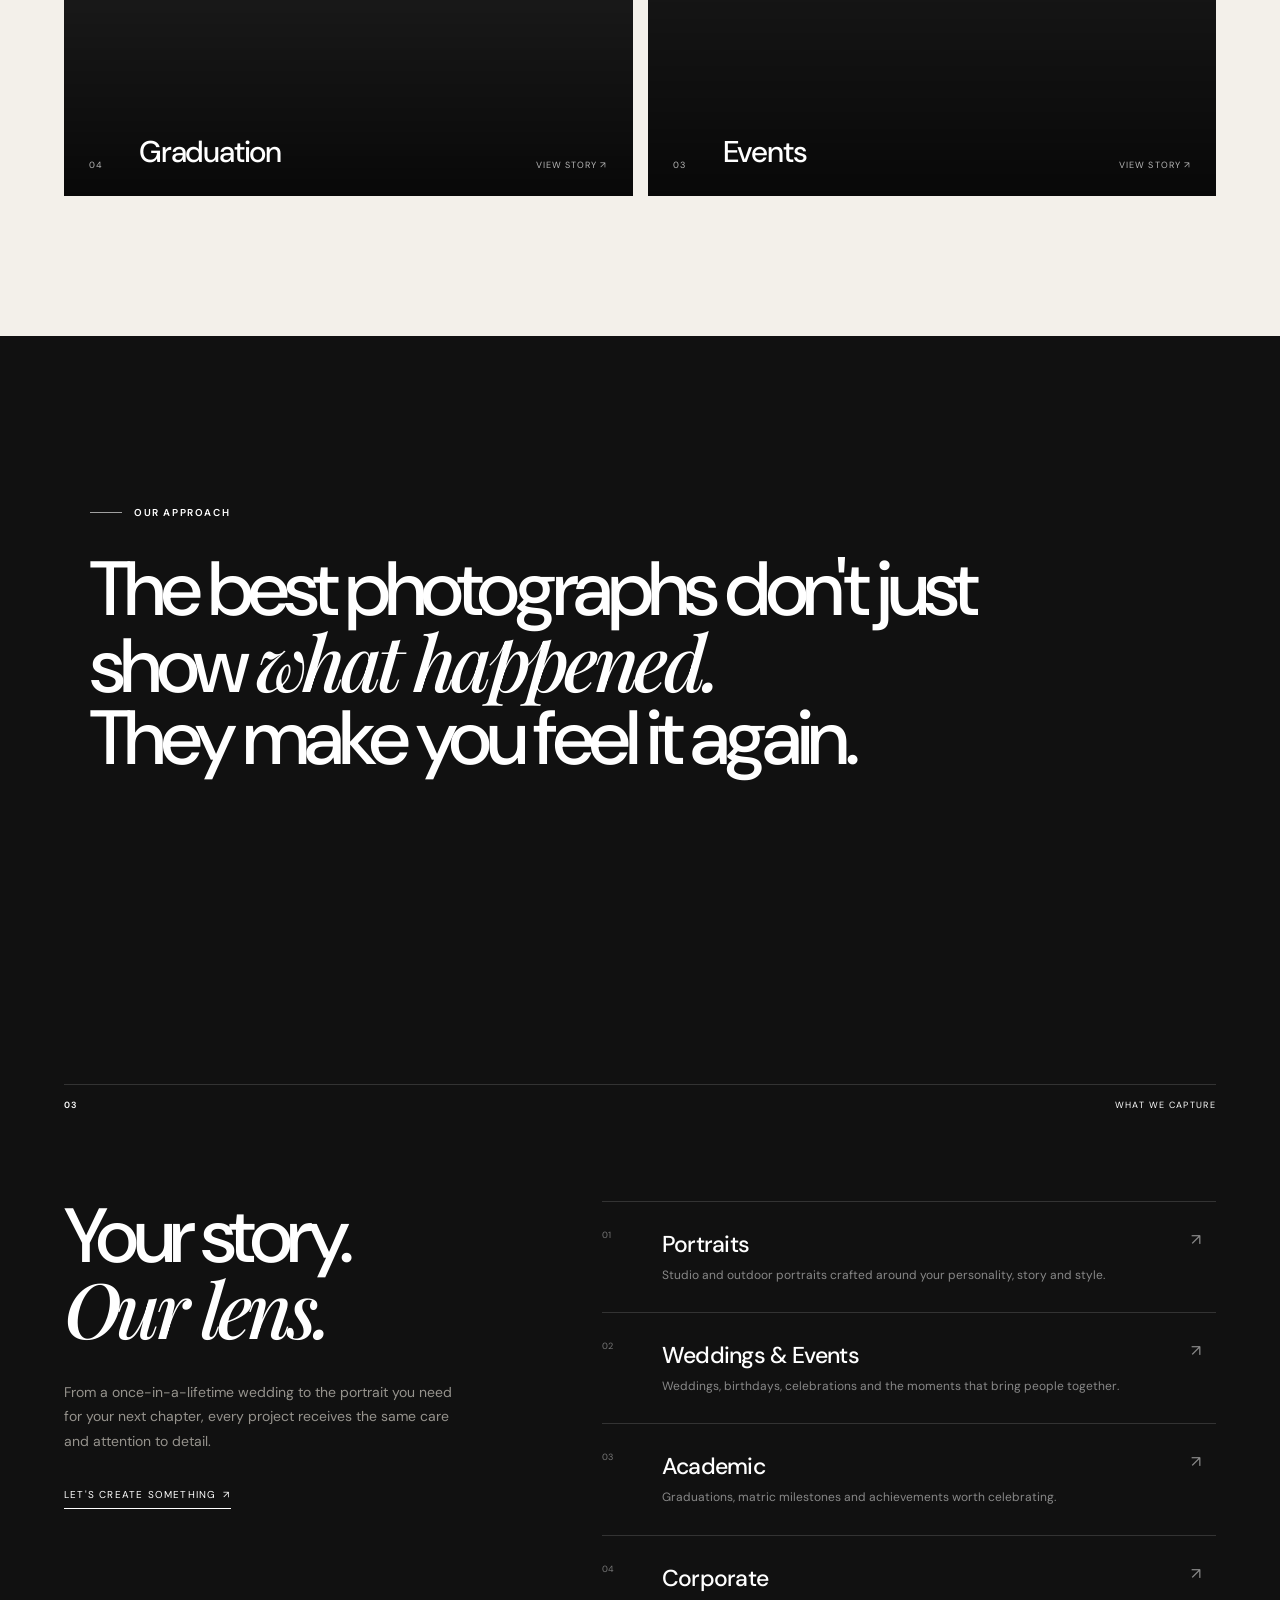
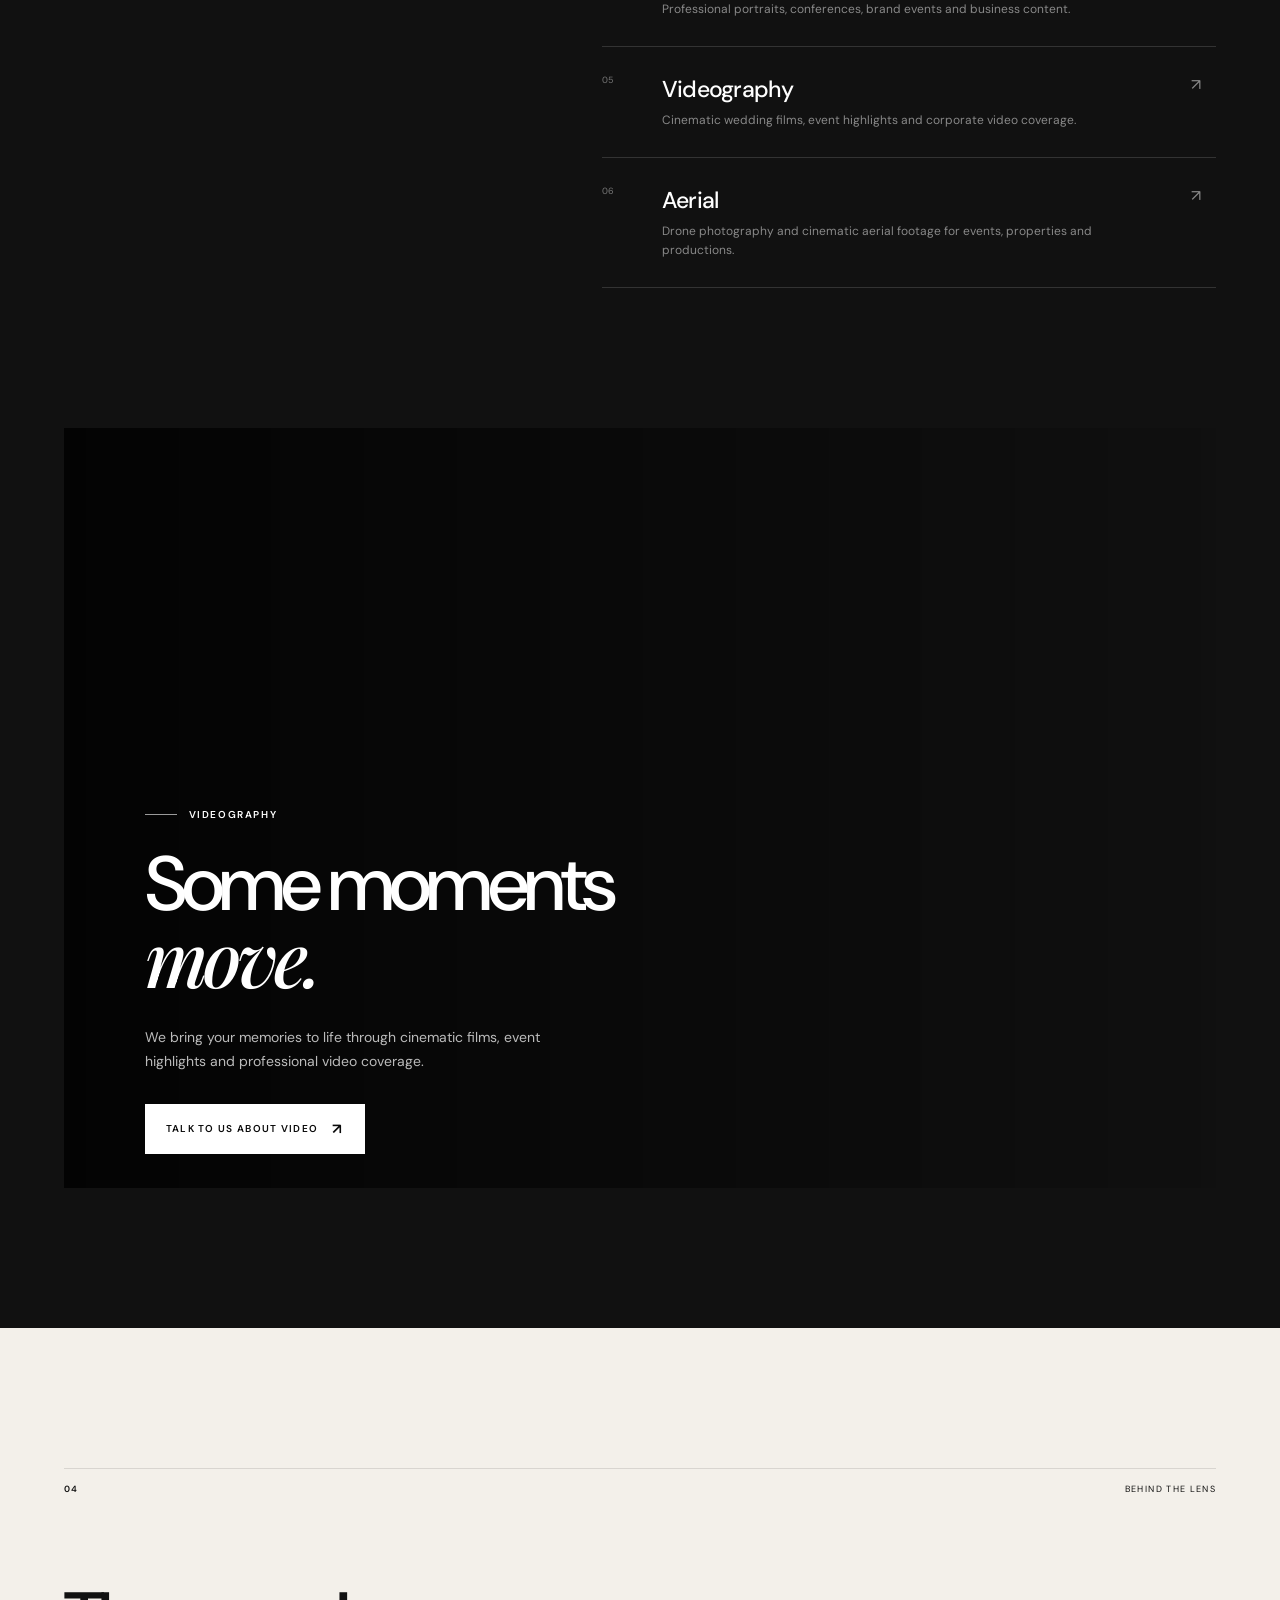
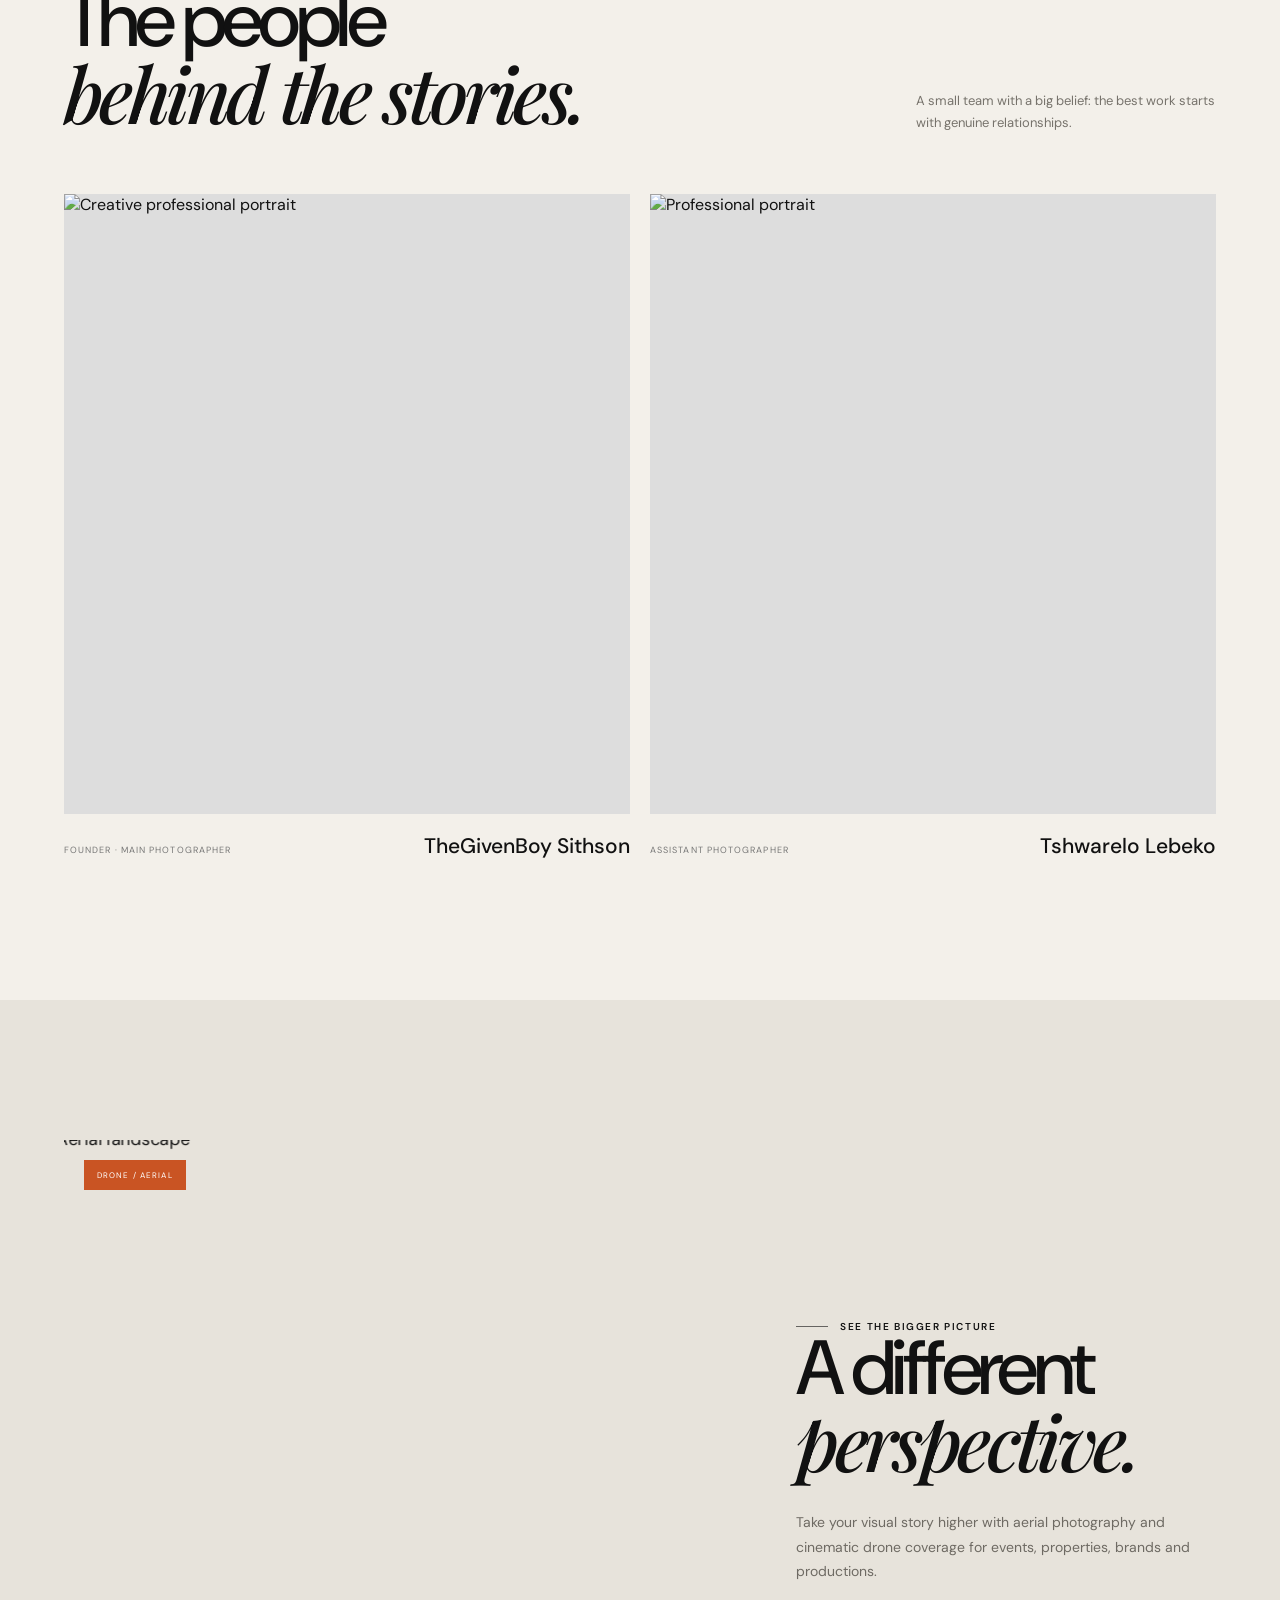
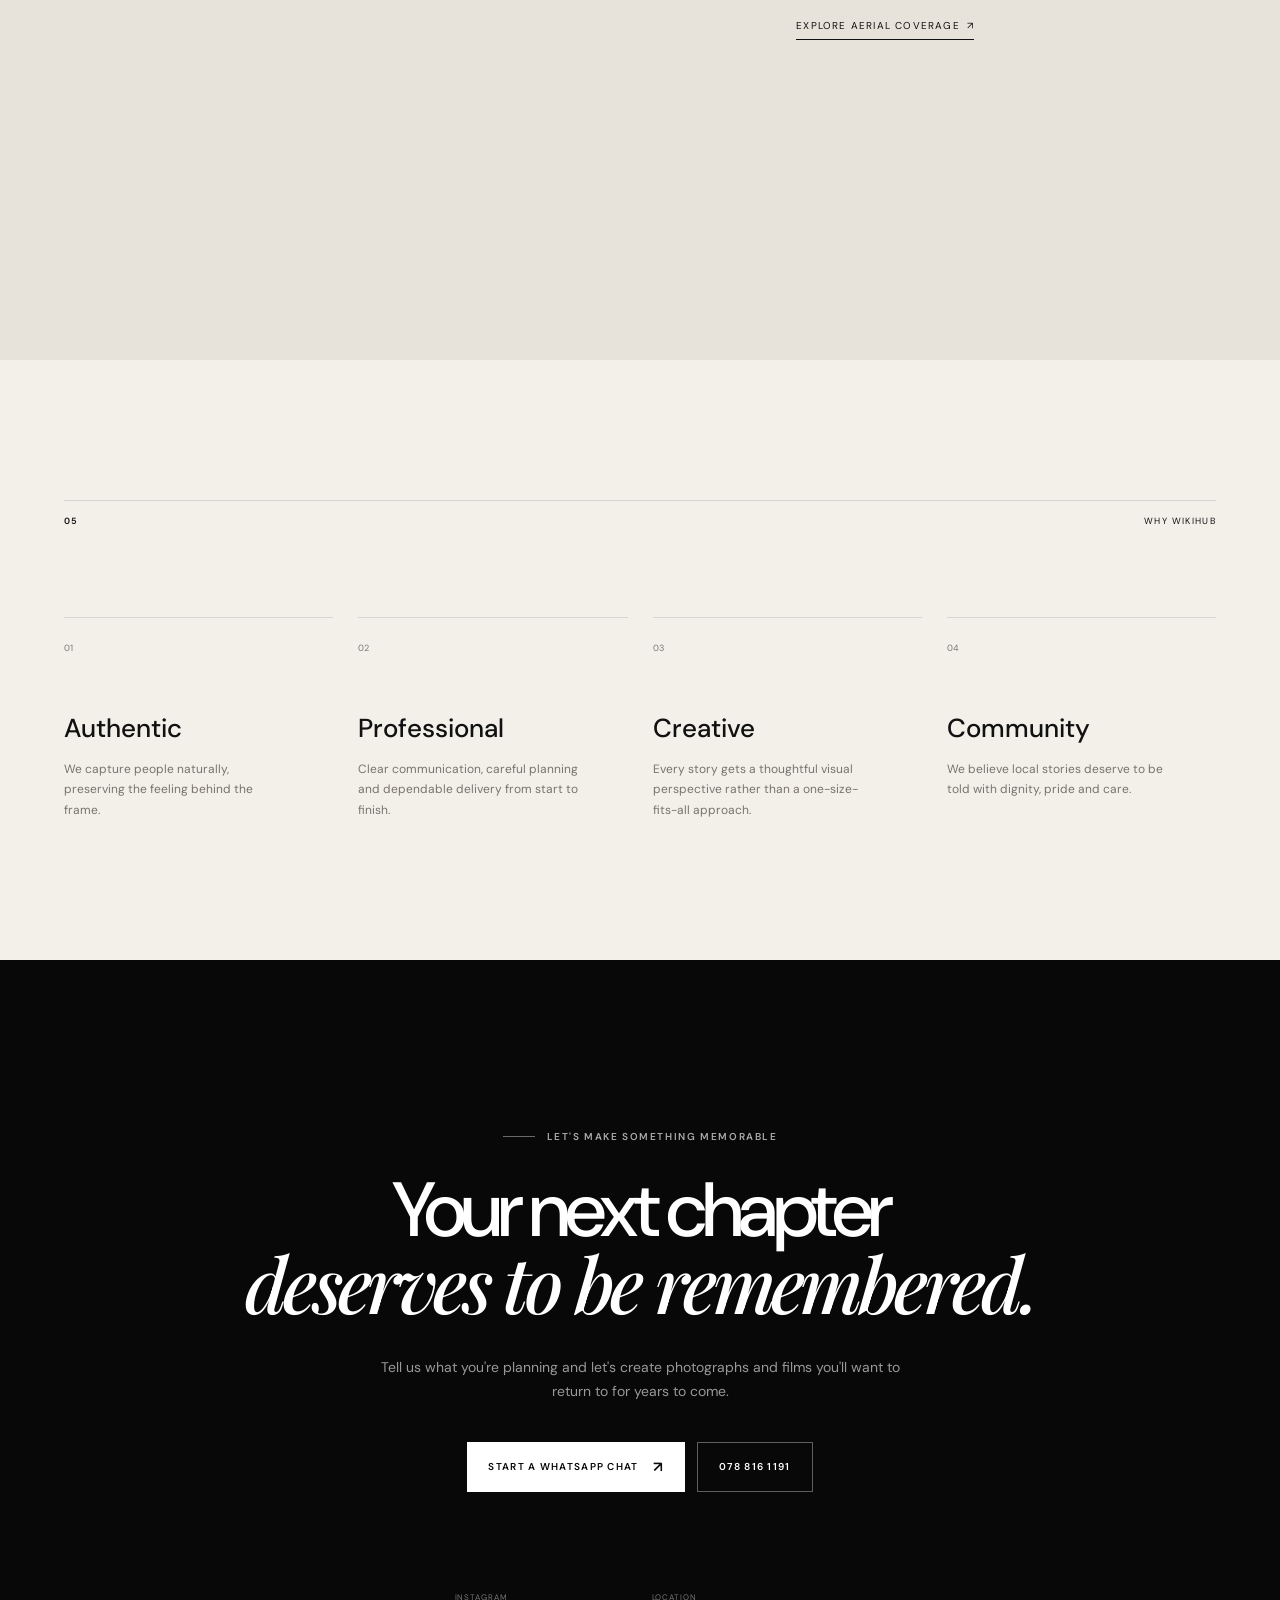
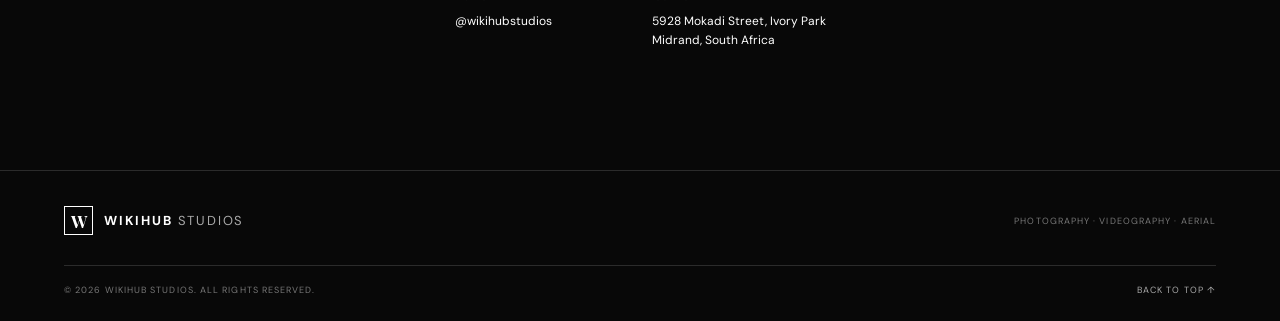
==== commit 78f14b67: "v1 changes - accent color, photo grid layout, dark mode feature" ====
--- a/index.html
+++ b/index.html
@@ -1,15 +1,20 @@
 <!DOCTYPE html>
 <html lang="en">
+
 <head>
   <meta charset="UTF-8">
   <meta name="viewport" content="width=device-width, initial-scale=1.0">
-  <meta name="description" content="Wikihub Studios — Photography, videography and aerial visual storytelling in Ivory Park, Midrand, South Africa.">
+  <meta name="description"
+    content="Wikihub Studios — Photography, videography and aerial visual storytelling in Ivory Park, Midrand, South Africa.">
   <title>Wikihub Studios — Visual Stories Worth Remembering</title>
   <link rel="preconnect" href="https://fonts.googleapis.com">
   <link rel="preconnect" href="https://fonts.gstatic.com" crossorigin>
-  <link href="https://fonts.googleapis.com/css2?family=DM+Sans:wght@400;500;600;700&family=Playfair+Display:wght@500;600&display=swap" rel="stylesheet">
+  <link
+    href="https://fonts.googleapis.com/css2?family=DM+Sans:wght@400;500;600;700&family=Playfair+Display:wght@500;600&display=swap"
+    rel="stylesheet">
   <link rel="stylesheet" href="style.css">
 </head>
+
 <body>
   <div class="page-noise" aria-hidden="true"></div>
 
@@ -26,7 +31,20 @@
       <a href="#contact">Contact</a>
     </nav>
 
-    <a class="header-cta" href="#contact">Let's work together <span>↗</span></a>
+    <div class="header-tools">
+      <button class="theme-toggle" type="button" aria-label="Switch to dark mode" title="Switch theme"
+        aria-pressed="false">
+        <svg class="theme-icon moon-icon" viewBox="0 0 24 24" aria-hidden="true">
+          <path d="M20.5 15.2A8.6 8.6 0 0 1 8.8 3.5 8.8 8.8 0 1 0 20.5 15.2Z" />
+        </svg>
+        <svg class="theme-icon sun-icon" viewBox="0 0 24 24" aria-hidden="true">
+          <circle cx="12" cy="12" r="4" />
+          <path
+            d="M12 2v2m0 16v2M4.93 4.93l1.42 1.42m11.3 11.3 1.42 1.42M2 12h2m16 0h2M4.93 19.07l1.42-1.42m11.3-11.3 1.42-1.42" />
+        </svg>
+      </button>
+      <a class="header-cta" href="#contact">Let's work together <span>↗</span></a>
+    </div>
 
     <button class="menu-toggle" aria-label="Open menu" aria-expanded="false">
       <span></span><span></span>
@@ -38,15 +56,16 @@
     <a href="#services">Services</a>
     <a href="#about">About</a>
     <a href="#contact">Contact</a>
-    <a href="#contact" class="mobile-menu-cta">Start a project ↗</a>
+    <a href="#contact" class="mobile-menu-cta mob-menu-cta">Start a project ↗</a>
   </div>
 
   <main id="top">
-    <section class="hero">
+    <section id="hero" class="hero">
       <div class="hero-copy reveal">
         <p class="eyebrow"><span></span> Photography · Videography · Aerial</p>
         <h1>Every moment<br><i>tells a story.</i></h1>
-        <p class="hero-intro">We capture the people, milestones and moments you'll want to relive — with creativity, precision and heart.</p>
+        <p class="hero-intro">We capture the people, milestones and moments you'll want to relive — with creativity,
+          precision and heart.</p>
         <div class="hero-actions">
           <a href="#work" class="button button-light">Explore our work <span>↓</span></a>
           <a href="#contact" class="text-link">Book a session <span>↗</span></a>
@@ -56,29 +75,59 @@
       <div class="hero-rails" aria-label="Selected Wikihub Studios photography">
         <div class="rail rail-one">
           <div class="rail-track">
-            <div class="rail-card portrait"><img src="https://images.unsplash.com/photo-1519741497674-611481863552?auto=format&fit=crop&w=700&q=85" alt="Wedding couple"></div>
-            <div class="rail-card wide"><img src="https://images.unsplash.com/photo-1511285560929-80b456fea0bc?auto=format&fit=crop&w=900&q=85" alt="Wedding celebration"></div>
-            <div class="rail-card portrait"><img src="https://images.unsplash.com/photo-1537633552985-df8429e8048b?auto=format&fit=crop&w=700&q=85" alt="Couple outdoors"></div>
-            <div class="rail-card wide"><img src="https://images.unsplash.com/photo-1507504031003-b417219a0fde?auto=format&fit=crop&w=900&q=85" alt="Event portrait"></div>
-            <div class="rail-card portrait"><img src="https://images.unsplash.com/photo-1520854221256-17451cc331bf?auto=format&fit=crop&w=700&q=85" alt="Wedding moment"></div>
+            <div class="rail-card portrait"><img
+                src="https://images.unsplash.com/photo-1519741497674-611481863552?auto=format&fit=crop&w=700&q=85"
+                alt="Wedding couple"></div>
+            <div class="rail-card wide"><img
+                src="https://images.unsplash.com/photo-1511285560929-80b456fea0bc?auto=format&fit=crop&w=900&q=85"
+                alt="Wedding celebration"></div>
+            <div class="rail-card portrait"><img
+                src="https://images.unsplash.com/photo-1537633552985-df8429e8048b?auto=format&fit=crop&w=700&q=85"
+                alt="Couple outdoors"></div>
+            <div class="rail-card wide"><img
+                src="https://images.unsplash.com/photo-1507504031003-b417219a0fde?auto=format&fit=crop&w=900&q=85"
+                alt="Event portrait"></div>
+            <div class="rail-card portrait"><img
+                src="https://images.unsplash.com/photo-1520854221256-17451cc331bf?auto=format&fit=crop&w=700&q=85"
+                alt="Wedding moment"></div>
           </div>
         </div>
         <div class="rail rail-two">
           <div class="rail-track">
-            <div class="rail-card wide"><img src="https://images.unsplash.com/photo-1519167758481-83f550bb49b3?auto=format&fit=crop&w=900&q=85" alt="Celebration"></div>
-            <div class="rail-card portrait"><img src="https://images.unsplash.com/photo-1534528741775-53994a69daeb?auto=format&fit=crop&w=700&q=85" alt="Portrait"></div>
-            <div class="rail-card wide"><img src="https://images.unsplash.com/photo-1492684223066-81342ee5ff30?auto=format&fit=crop&w=900&q=85" alt="Live event"></div>
-            <div class="rail-card portrait"><img src="https://images.unsplash.com/photo-1506794778202-cad84cf45f1d?auto=format&fit=crop&w=700&q=85" alt="Professional portrait"></div>
-            <div class="rail-card wide"><img src="https://images.unsplash.com/photo-1506157786151-b8491531f063?auto=format&fit=crop&w=900&q=85" alt="Concert event"></div>
+            <div class="rail-card wide"><img
+                src="https://images.unsplash.com/photo-1519167758481-83f550bb49b3?auto=format&fit=crop&w=900&q=85"
+                alt="Celebration"></div>
+            <div class="rail-card portrait"><img
+                src="https://images.unsplash.com/photo-1534528741775-53994a69daeb?auto=format&fit=crop&w=700&q=85"
+                alt="Portrait"></div>
+            <div class="rail-card wide"><img
+                src="https://images.unsplash.com/photo-1492684223066-81342ee5ff30?auto=format&fit=crop&w=900&q=85"
+                alt="Live event"></div>
+            <div class="rail-card portrait"><img
+                src="https://images.unsplash.com/photo-1506794778202-cad84cf45f1d?auto=format&fit=crop&w=700&q=85"
+                alt="Professional portrait"></div>
+            <div class="rail-card wide"><img
+                src="https://images.unsplash.com/photo-1506157786151-b8491531f063?auto=format&fit=crop&w=900&q=85"
+                alt="Concert event"></div>
           </div>
         </div>
         <div class="rail rail-three">
           <div class="rail-track">
-            <div class="rail-card portrait"><img src="https://images.unsplash.com/photo-1529634597503-139d3726fed5?auto=format&fit=crop&w=700&q=85" alt="Couple"></div>
-            <div class="rail-card wide"><img src="https://images.unsplash.com/photo-1464366400600-7168b8af9bc3?auto=format&fit=crop&w=900&q=85" alt="Wedding reception"></div>
-            <div class="rail-card portrait"><img src="https://images.unsplash.com/photo-1530103862676-de8c9debad1d?auto=format&fit=crop&w=700&q=85" alt="Birthday celebration"></div>
-            <div class="rail-card wide"><img src="https://images.unsplash.com/photo-1511578314322-379afb476865?auto=format&fit=crop&w=900&q=85" alt="Conference"></div>
-            <div class="rail-card portrait"><img src="https://images.unsplash.com/photo-1524504388940-b1c1722653e1?auto=format&fit=crop&w=700&q=85" alt="Portrait session"></div>
+            <div class="rail-card portrait"><img
+                src="https://images.unsplash.com/photo-1529634597503-139d3726fed5?auto=format&fit=crop&w=700&q=85"
+                alt="Couple"></div>
+            <div class="rail-card wide"><img
+                src="https://images.unsplash.com/photo-1464366400600-7168b8af9bc3?auto=format&fit=crop&w=900&q=85"
+                alt="Wedding reception"></div>
+            <div class="rail-card portrait"><img
+                src="https://images.unsplash.com/photo-1530103862676-de8c9debad1d?auto=format&fit=crop&w=700&q=85"
+                alt="Birthday celebration"></div>
+            <div class="rail-card wide"><img
+                src="https://images.unsplash.com/photo-1511578314322-379afb476865?auto=format&fit=crop&w=900&q=85"
+                alt="Conference"></div>
+            <div class="rail-card portrait"><img
+                src="https://images.unsplash.com/photo-1524504388940-b1c1722653e1?auto=format&fit=crop&w=700&q=85"
+                alt="Portrait session"></div>
           </div>
         </div>
       </div>
@@ -94,8 +143,11 @@
       <div class="intro-grid">
         <h2 class="display reveal">Stories worth<br><i>remembering.</i></h2>
         <div class="intro-copy reveal">
-          <p class="lead">Wikihub Studios is a photography and video production house dedicated to capturing life's most meaningful moments with creativity, precision and heart.</p>
-          <p>From intimate portrait sessions to large community events, we blend technical skill with a genuine eye for storytelling — ensuring every client walks away with images and footage they will treasure for a lifetime.</p>
+          <p class="lead">Wikihub Studios is a photography and video production house dedicated to capturing life's most
+            meaningful moments with creativity, precision and heart.</p>
+          <p>From intimate portrait sessions to large community events, we blend technical skill with a genuine eye for
+            storytelling — ensuring every client walks away with images and footage they will treasure for a lifetime.
+          </p>
           <a class="arrow-link" href="#services">Discover what we do <span>↗</span></a>
         </div>
       </div>
@@ -110,20 +162,64 @@
 
       <div class="masonry-grid">
         <article class="work-card tall reveal">
-          <img src="https://images.unsplash.com/photo-1519741497674-611481863552?auto=format&fit=crop&w=1200&q=88" alt="Wedding photography">
-          <div class="work-meta"><span>01</span><h3>Weddings</h3><span>View story ↗</span></div>
+          <div class="gallery-window" data-gallery-index="0">
+            <div class="gallery-track"><img
+                src="https://images.unsplash.com/photo-1519741497674-611481863552?auto=format&fit=crop&w=1200&q=88"
+                alt="Wedding photography" loading="lazy"><img
+                src="https://images.unsplash.com/photo-1511285560929-80b456fea0bc?auto=format&fit=crop&w=1200&q=88"
+                alt="Wedding celebration" loading="lazy"><img
+                src="https://images.unsplash.com/photo-1537633552985-df8429e8048b?auto=format&fit=crop&w=1200&q=88"
+                alt="Couple outdoors" loading="lazy"></div><span class="gallery-hint" aria-hidden="true">MORE FRAMES
+              <b>↔</b></span>
+          </div>
+          <div class="work-meta"><span>01</span>
+            <h3>Weddings</h3><span>View story ↗</span>
+          </div>
         </article>
         <article class="work-card reveal">
-          <img src="https://images.unsplash.com/photo-1534528741775-53994a69daeb?auto=format&fit=crop&w=1000&q=88" alt="Portrait photography">
-          <div class="work-meta"><span>02</span><h3>Portraits</h3><span>View story ↗</span></div>
+          <div class="gallery-window" data-gallery-index="1">
+            <div class="gallery-track">
+              <img src="https://images.unsplash.com/photo-1534528741775-53994a69daeb?auto=format&fit=crop&w=1000&q=88"
+                alt="Portrait photography" loading="lazy">
+              <img src="https://images.unsplash.com/photo-1506794778202-cad84cf45f1d?auto=format&fit=crop&w=1000&q=88"
+                alt="Professional portrait" loading="lazy">
+              <img src="https://images.unsplash.com/photo-1524504388940-b1c1722653e1?auto=format&fit=crop&w=1000&q=88"
+                alt="Portrait session" loading="lazy">
+            </div><span class="gallery-hint" aria-hidden="true">MORE FRAMES <b>↔</b></span>
+          </div>
+          <div class="work-meta"><span>02</span>
+            <h3>Portraits</h3><span>View story ↗</span>
+          </div>
+        </article>
+        <article class="work-card tall reveal">
+          <div class="gallery-window" data-gallery-index="2">
+            <div class="gallery-track"><img
+                src="https://images.unsplash.com/photo-1492684223066-81342ee5ff30?auto=format&fit=crop&w=1000&q=88"
+                alt="Event photography" loading="lazy"><img
+                src="https://images.unsplash.com/photo-1519167758481-83f550bb49b3?auto=format&fit=crop&w=1000&q=88"
+                alt="Celebration photography" loading="lazy"><img
+                src="https://images.unsplash.com/photo-1511578314322-379afb476865?auto=format&fit=crop&w=1000&q=88"
+                alt="Conference photography" loading="lazy"></div><span class="gallery-hint" aria-hidden="true">MORE
+              FRAMES <b>↔</b></span>
+          </div>
+          <div class="work-meta"><span>03</span>
+            <h3>Events</h3><span>View story ↗</span>
+          </div>
         </article>
         <article class="work-card reveal">
-          <img src="https://images.unsplash.com/photo-1492684223066-81342ee5ff30?auto=format&fit=crop&w=1000&q=88" alt="Event photography">
-          <div class="work-meta"><span>03</span><h3>Events</h3><span>View story ↗</span></div>
-        </article>
-        <article class="work-card wide-card reveal">
-          <img src="https://images.unsplash.com/photo-1523580846011-d3a5bc25702b?auto=format&fit=crop&w=1400&q=88" alt="Graduation celebration">
-          <div class="work-meta"><span>04</span><h3>Graduation</h3><span>View story ↗</span></div>
+          <div class="gallery-window" data-gallery-index="3">
+            <div class="gallery-track"><img
+                src="https://images.unsplash.com/photo-1523580846011-d3a5bc25702b?auto=format&fit=crop&w=1400&q=88"
+                alt="Graduation celebration" loading="lazy"><img
+                src="https://images.unsplash.com/photo-1523050854058-8df90110c9f1?auto=format&fit=crop&w=1400&q=88"
+                alt="Academic milestone" loading="lazy"><img
+                src="https://images.unsplash.com/photo-1523240795612-9a054b0db644?auto=format&fit=crop&w=1400&q=88"
+                alt="Graduates together" loading="lazy"></div><span class="gallery-hint" aria-hidden="true">MORE FRAMES
+              <b>↔</b></span>
+          </div>
+          <div class="work-meta"><span>04</span>
+            <h3>Graduation</h3><span>View story ↗</span>
+          </div>
         </article>
       </div>
     </section>
@@ -131,7 +227,8 @@
     <section class="manifesto">
       <div class="manifesto-inner">
         <p class="eyebrow reveal"><span></span> Our approach</p>
-        <h2 class="display reveal">The best photographs don't just show <i>what happened.</i><br>They make you feel it again.</h2>
+        <h2 class="display reveal">The best photographs don't just show <i>what happened.</i><br>They make you feel it
+          again.</h2>
       </div>
     </section>
 
@@ -140,28 +237,61 @@
       <div class="services-grid">
         <div class="services-intro reveal">
           <h2 class="display">Your story.<br><i>Our lens.</i></h2>
-          <p>From a once-in-a-lifetime wedding to the portrait you need for your next chapter, every project receives the same care and attention to detail.</p>
+          <p>From a once-in-a-lifetime wedding to the portrait you need for your next chapter, every project receives
+            the same care and attention to detail.</p>
           <a class="arrow-link" href="#contact">Let's create something <span>↗</span></a>
         </div>
         <div class="service-list">
-          <article class="service-item reveal"><span>01</span><div><h3>Portraits</h3><p>Studio and outdoor portraits crafted around your personality, story and style.</p></div><b>↗</b></article>
-          <article class="service-item reveal"><span>02</span><div><h3>Weddings & Events</h3><p>Weddings, birthdays, celebrations and the moments that bring people together.</p></div><b>↗</b></article>
-          <article class="service-item reveal"><span>03</span><div><h3>Academic</h3><p>Graduations, matric milestones and achievements worth celebrating.</p></div><b>↗</b></article>
-          <article class="service-item reveal"><span>04</span><div><h3>Corporate</h3><p>Professional portraits, conferences, brand events and business content.</p></div><b>↗</b></article>
-          <article class="service-item reveal"><span>05</span><div><h3>Videography</h3><p>Cinematic wedding films, event highlights and corporate video coverage.</p></div><b>↗</b></article>
-          <article class="service-item reveal"><span>06</span><div><h3>Aerial</h3><p>Drone photography and cinematic aerial footage for events, properties and productions.</p></div><b>↗</b></article>
+          <article class="service-item reveal"><span>01</span>
+            <div>
+              <h3>Portraits</h3>
+              <p>Studio and outdoor portraits crafted around your personality, story and style.</p>
+            </div><b>↗</b>
+          </article>
+          <article class="service-item reveal"><span>02</span>
+            <div>
+              <h3>Weddings & Events</h3>
+              <p>Weddings, birthdays, celebrations and the moments that bring people together.</p>
+            </div><b>↗</b>
+          </article>
+          <article class="service-item reveal"><span>03</span>
+            <div>
+              <h3>Academic</h3>
+              <p>Graduations, matric milestones and achievements worth celebrating.</p>
+            </div><b>↗</b>
+          </article>
+          <article class="service-item reveal"><span>04</span>
+            <div>
+              <h3>Corporate</h3>
+              <p>Professional portraits, conferences, brand events and business content.</p>
+            </div><b>↗</b>
+          </article>
+          <article class="service-item reveal"><span>05</span>
+            <div>
+              <h3>Videography</h3>
+              <p>Cinematic wedding films, event highlights and corporate video coverage.</p>
+            </div><b>↗</b>
+          </article>
+          <article class="service-item reveal"><span>06</span>
+            <div>
+              <h3>Aerial</h3>
+              <p>Drone photography and cinematic aerial footage for events, properties and productions.</p>
+            </div><b>↗</b>
+          </article>
         </div>
       </div>
     </section>
 
     <section class="film-section">
       <div class="film-media">
-        <img src="https://images.unsplash.com/photo-1492619375914-88005aa9e8fb?auto=format&fit=crop&w=2000&q=88" alt="Camera and filmmaking setup">
+        <img src="https://images.unsplash.com/photo-1492619375914-88005aa9e8fb?auto=format&fit=crop&w=2000&q=88"
+          alt="Camera and filmmaking setup">
         <div class="film-overlay"></div>
         <div class="film-content reveal">
           <p class="eyebrow"><span></span> Videography</p>
           <h2 class="display">Some moments<br><i>move.</i></h2>
-          <p>We bring your memories to life through cinematic films, event highlights and professional video coverage.</p>
+          <p>We bring your memories to life through cinematic films, event highlights and professional video coverage.
+          </p>
           <a class="button button-light" href="#contact">Talk to us about video <span>↗</span></a>
         </div>
       </div>
@@ -175,25 +305,35 @@
       </div>
       <div class="team-grid">
         <article class="person reveal">
-          <div class="person-image"><img src="https://images.unsplash.com/photo-1556761175-b413da4baf72?auto=format&fit=crop&w=1100&q=85" alt="Creative professional portrait"></div>
-          <div class="person-info"><span>Founder · Main Photographer</span><h3>TheGivenBoy Sithson</h3></div>
+          <div class="person-image"><img
+              src="https://images.unsplash.com/photo-1556761175-b413da4baf72?auto=format&fit=crop&w=1100&q=85"
+              alt="Creative professional portrait"></div>
+          <div class="person-info"><span>Founder · Main Photographer</span>
+            <h3>TheGivenBoy Sithson</h3>
+          </div>
         </article>
         <article class="person reveal">
-          <div class="person-image"><img src="https://images.unsplash.com/photo-1519085360753-af0119f7cbe7?auto=format&fit=crop&w=1100&q=85" alt="Professional portrait"></div>
-          <div class="person-info"><span>Assistant Photographer</span><h3>Tshwarelo Lebeko</h3></div>
+          <div class="person-image"><img
+              src="https://images.unsplash.com/photo-1519085360753-af0119f7cbe7?auto=format&fit=crop&w=1100&q=85"
+              alt="Professional portrait"></div>
+          <div class="person-info"><span>Assistant Photographer</span>
+            <h3>Tshwarelo Lebeko</h3>
+          </div>
         </article>
       </div>
     </section>
 
     <section class="aerial section">
       <div class="aerial-image reveal">
-        <img src="https://images.unsplash.com/photo-1500530855697-b586d89ba3ee?auto=format&fit=crop&w=2000&q=88" alt="Aerial landscape">
+        <img src="https://images.unsplash.com/photo-1500530855697-b586d89ba3ee?auto=format&fit=crop&w=2000&q=88"
+          alt="Aerial landscape">
         <div class="aerial-tag">DRONE / AERIAL</div>
       </div>
       <div class="aerial-copy reveal">
         <p class="eyebrow"><span></span> See the bigger picture</p>
         <h2 class="display">A different<br><i>perspective.</i></h2>
-        <p>Take your visual story higher with aerial photography and cinematic drone coverage for events, properties, brands and productions.</p>
+        <p>Take your visual story higher with aerial photography and cinematic drone coverage for events, properties,
+          brands and productions.</p>
         <a class="arrow-link" href="#contact">Explore aerial coverage <span>↗</span></a>
       </div>
     </section>
@@ -201,10 +341,22 @@
     <section class="values section">
       <div class="section-label reveal"><span>05</span><span>Why Wikihub</span></div>
       <div class="values-grid">
-        <div class="value reveal"><span>01</span><h3>Authentic</h3><p>We capture people naturally, preserving the feeling behind the frame.</p></div>
-        <div class="value reveal"><span>02</span><h3>Professional</h3><p>Clear communication, careful planning and dependable delivery from start to finish.</p></div>
-        <div class="value reveal"><span>03</span><h3>Creative</h3><p>Every story gets a thoughtful visual perspective rather than a one-size-fits-all approach.</p></div>
-        <div class="value reveal"><span>04</span><h3>Community</h3><p>We believe local stories deserve to be told with dignity, pride and care.</p></div>
+        <div class="value reveal"><span>01</span>
+          <h3>Authentic</h3>
+          <p>We capture people naturally, preserving the feeling behind the frame.</p>
+        </div>
+        <div class="value reveal"><span>02</span>
+          <h3>Professional</h3>
+          <p>Clear communication, careful planning and dependable delivery from start to finish.</p>
+        </div>
+        <div class="value reveal"><span>03</span>
+          <h3>Creative</h3>
+          <p>Every story gets a thoughtful visual perspective rather than a one-size-fits-all approach.</p>
+        </div>
+        <div class="value reveal"><span>04</span>
+          <h3>Community</h3>
+          <p>We believe local stories deserve to be told with dignity, pride and care.</p>
+        </div>
       </div>
     </section>
 
@@ -212,9 +364,11 @@
       <div class="contact-inner">
         <p class="eyebrow reveal"><span></span> Let's make something memorable</p>
         <h2 class="display reveal">Your next chapter<br><i>deserves to be remembered.</i></h2>
-        <p class="contact-copy reveal">Tell us what you're planning and let's create photographs and films you'll want to return to for years to come.</p>
+        <p class="contact-copy reveal">Tell us what you're planning and let's create photographs and films you'll want
+          to return to for years to come.</p>
         <div class="contact-actions reveal">
-          <a class="button button-light" href="https://wa.me/27788161191" target="_blank" rel="noopener">Start a WhatsApp chat <span>↗</span></a>
+          <a class="button button-light" href="https://wa.me/27788161191" target="_blank" rel="noopener">Start a
+            WhatsApp chat <span>↗</span></a>
           <a class="button button-outline-light" href="tel:+27788161191">078 816 1191</a>
         </div>
         <div class="contact-details reveal">
@@ -238,4 +392,5 @@
 
   <script src="script.js"></script>
 </body>
-</html>
+
+</html>
--- a/style.css
+++ b/style.css
@@ -1,208 +1,1555 @@
-:root{
-  --black:#080808;
-  --ink:#111;
-  --paper:#f3f0ea;
-  --muted:#9c9992;
-  --line:rgba(255,255,255,.14);
-  --dark-line:rgba(17,17,17,.12);
-  --serif:"Playfair Display",Georgia,serif;
-  --sans:"DM Sans",Arial,sans-serif;
-  --ease:cubic-bezier(.2,.7,.2,1);
-}
-*{box-sizing:border-box;margin:0;padding:0}
-html{scroll-behavior:smooth}
-body{background:var(--paper);color:var(--ink);font-family:var(--sans);overflow-x:hidden}
-body.menu-open{overflow:hidden}
-img{display:block;width:100%;height:100%;object-fit:cover}
-a{color:inherit;text-decoration:none}
-button{font:inherit}
-.page-noise{position:fixed;inset:0;pointer-events:none;z-index:1000;opacity:.025;background-image:url("data:image/svg+xml,%3Csvg viewBox='0 0 180 180' xmlns='http://www.w3.org/2000/svg'%3E%3Cfilter id='n'%3E%3CfeTurbulence type='fractalNoise' baseFrequency='.85' numOctaves='3' stitchTiles='stitch'/%3E%3C/filter%3E%3Crect width='100%25' height='100%25' filter='url(%23n)' opacity='.55'/%3E%3C/svg%3E")}
-
-.site-header{position:fixed;z-index:900;top:0;left:0;right:0;height:82px;display:flex;align-items:center;justify-content:space-between;padding:0 5vw;color:#fff;transition:.45s var(--ease);border-bottom:1px solid transparent}
-.site-header.scrolled{background:rgba(8,8,8,.92);backdrop-filter:blur(16px);height:70px;border-color:var(--line)}
-.brand{display:flex;align-items:center;gap:11px;font-size:13px;font-weight:700;letter-spacing:.14em;white-space:nowrap}
-.brand em{font-style:normal;font-weight:400;opacity:.65}
-.brand-mark{width:29px;height:29px;border:1px solid currentColor;display:grid;place-items:center;font-family:var(--serif);font-size:17px;letter-spacing:0}
-.desktop-nav{display:flex;gap:34px;font-size:12px;text-transform:uppercase;letter-spacing:.13em}
-.desktop-nav a,.text-link{opacity:.75;transition:.25s}
-.desktop-nav a:hover,.text-link:hover{opacity:1}
-.header-cta{font-size:12px;text-transform:uppercase;letter-spacing:.1em;border-bottom:1px solid rgba(255,255,255,.45);padding-bottom:5px}
-.header-cta span,.text-link span,.arrow-link span{margin-left:7px}
-.menu-toggle{display:none;background:none;border:0;color:#fff;width:38px;height:38px;position:relative}
-.menu-toggle span{position:absolute;left:7px;width:24px;height:1px;background:#fff;transition:.3s}
-.menu-toggle span:first-child{top:14px}.menu-toggle span:last-child{top:22px}
-.mobile-menu{position:fixed;inset:0;background:#080808;color:#fff;z-index:850;display:flex;flex-direction:column;justify-content:center;padding:10vw;gap:25px;transform:translateY(-100%);transition:.6s var(--ease)}
-.mobile-menu.open{transform:none}
-.mobile-menu a{font-size:11vw;text-transform:uppercase;letter-spacing:-.04em}
-.mobile-menu-cta{font-size:14px!important;letter-spacing:.12em!important;border-bottom:1px solid #fff;width:max-content;padding-bottom:7px;margin-top:20px}
-
-.hero{position:relative;min-height:100vh;background:#080808;color:#fff;overflow:hidden;display:flex;align-items:center;padding:130px 5vw 90px}
-.hero:after{content:"";position:absolute;inset:0;background:linear-gradient(90deg,rgba(0,0,0,.9) 0%,rgba(0,0,0,.48) 45%,rgba(0,0,0,.1) 100%);z-index:1}
-.hero-copy{position:relative;z-index:3;max-width:690px}
-.eyebrow{display:flex;align-items:center;gap:12px;text-transform:uppercase;letter-spacing:.16em;font-size:10px;font-weight:600}
-.eyebrow span{display:block;width:32px;height:1px;background:currentColor;opacity:.6}
-.hero h1{font-size:clamp(62px,8vw,130px);line-height:.87;letter-spacing:-.07em;font-weight:500;margin:25px 0 34px}
-.display{font-size:clamp(46px,6vw,88px);line-height:.93;letter-spacing:-.06em;font-weight:500}
-.display i,.hero h1 i{font-family:var(--serif);font-weight:500}
-.hero-intro{max-width:480px;color:rgba(255,255,255,.72);font-size:16px;line-height:1.7}
-.hero-actions{display:flex;align-items:center;gap:28px;margin-top:35px}
-.button{display:inline-flex;align-items:center;justify-content:center;gap:14px;padding:15px 21px;font-size:10px;text-transform:uppercase;letter-spacing:.13em;font-weight:600;transition:.3s var(--ease)}
-.button span{font-size:15px}
-.button-light{background:#fff;color:#0a0a0a}
-.button-light:hover{transform:translateY(-3px);background:var(--paper)}
-.button-outline-light{border:1px solid rgba(255,255,255,.35);color:#fff}
-.button-outline-light:hover{background:#fff;color:#080808}
-.text-link{font-size:10px;text-transform:uppercase;letter-spacing:.13em}
-.hero-rails{position:absolute;z-index:0;right:-5%;top:7%;width:67%;height:90%;display:flex;flex-direction:column;justify-content:center;gap:13px;opacity:.72;transform:rotate(-3deg) scale(1.08)}
-.rail{width:120%;overflow:hidden}
-.rail-track{display:flex;gap:13px;width:max-content;will-change:transform}
-.rail-card{flex:0 0 auto;height:145px;overflow:hidden}
-.rail-card.wide{width:245px}.rail-card.portrait{width:180px}
-.rail-card img{filter:saturate(.7) contrast(1.05);transition:transform .5s}
-.rail:hover img{transform:scale(1.04)}
-.rail-one .rail-track,.rail-three .rail-track{animation:moveRight 38s linear infinite}
-.rail-two .rail-track{animation:moveLeft 42s linear infinite}
-@keyframes moveRight{from{transform:translateX(-28%)}to{transform:translateX(0)}}
-@keyframes moveLeft{from{transform:translateX(0)}to{transform:translateX(-28%)}}
-.hero-bottom{position:absolute;z-index:4;bottom:32px;left:5vw;right:5vw;display:flex;justify-content:space-between;color:rgba(255,255,255,.55);font-size:9px;text-transform:uppercase;letter-spacing:.14em}
-.scroll-hint b{margin-left:12px;color:#fff;font-size:13px}
-
-.section{padding:140px 5vw}
-.section-label{display:flex;justify-content:space-between;border-top:1px solid var(--dark-line);padding-top:14px;text-transform:uppercase;letter-spacing:.15em;font-size:9px;margin-bottom:90px}
-.section-label span:first-child{font-weight:600}
-.intro-grid{display:grid;grid-template-columns:1.2fr .8fr;gap:8vw}
-.intro-copy{max-width:560px;padding-top:10px}
-.lead{font-size:23px;line-height:1.4;margin-bottom:28px}
-.intro-copy p:not(.lead){color:#68655f;line-height:1.75;font-size:14px}
-.arrow-link{display:inline-flex;align-items:center;text-transform:uppercase;letter-spacing:.12em;font-size:10px;border-bottom:1px solid currentColor;padding-bottom:7px;margin-top:35px}
-.section-heading{display:flex;justify-content:space-between;align-items:flex-end;margin-bottom:55px}
-.section-heading p{max-width:280px;color:#77736c;font-size:13px;line-height:1.6}
-.masonry-grid{display:grid;grid-template-columns:1fr 1fr;gap:15px}
-.work-card{height:550px;position:relative;overflow:hidden;background:#ddd}
-.work-card.tall{height:720px;grid-row:span 2}
-.work-card.wide-card{height:470px;grid-column:span 2}
-.work-card img{transition:transform .8s var(--ease);filter:saturate(.9)}
-.work-card:hover img{transform:scale(1.045)}
-.work-card:after{content:"";position:absolute;inset:45% 0 0;background:linear-gradient(transparent,rgba(0,0,0,.75))}
-.work-meta{position:absolute;z-index:2;bottom:25px;left:25px;right:25px;color:#fff;display:grid;grid-template-columns:35px 1fr auto;align-items:end;gap:15px}
-.work-meta span{font-size:9px;text-transform:uppercase;letter-spacing:.12em;opacity:.7}
-.work-meta h3{font-size:30px;font-weight:500;letter-spacing:-.04em}
-
-.manifesto{background:#111;color:#fff;padding:170px 5vw}
-.manifesto-inner{max-width:1100px;margin:auto}
-.manifesto .display{margin-top:35px;max-width:1050px}
-.manifesto .eyebrow{opacity:.65}
-
-.services{background:#111;color:#fff}
-.services .section-label{border-color:var(--line)}
-.services-grid{display:grid;grid-template-columns:.8fr 1.2fr;gap:10vw}
-.services-intro p{max-width:410px;color:#96938d;font-size:14px;line-height:1.75;margin-top:30px}
-.service-list{border-top:1px solid var(--line)}
-.service-item{display:grid;grid-template-columns:42px 1fr 25px;gap:18px;align-items:start;padding:27px 0;border-bottom:1px solid var(--line);transition:.35s}
-.service-item>span{font-size:9px;color:#777}
-.service-item h3{font-size:23px;font-weight:500;letter-spacing:-.03em}
-.service-item p{color:#888;margin-top:7px;font-size:12px;line-height:1.6;max-width:500px}
-.service-item b{font-weight:400;opacity:.5;transition:.3s}
-.service-item:hover{padding-left:10px}.service-item:hover b{opacity:1;transform:translate(3px,-3px)}
-
-.film-section{background:#111;color:#fff;padding:0 5vw 140px}
-.film-media{height:760px;position:relative;overflow:hidden}
-.film-media img{filter:saturate(.65);transform:scale(1.03)}
-.film-overlay{position:absolute;inset:0;background:linear-gradient(90deg,rgba(0,0,0,.78),rgba(0,0,0,.05))}
-.film-content{position:absolute;left:7%;top:50%;transform:translateY(-50%);max-width:600px}
-.film-content .display{margin:28px 0}
-.film-content>p:not(.eyebrow){color:#bbb;max-width:430px;line-height:1.7;font-size:14px;margin-bottom:30px}
-
-.team-heading{display:flex;justify-content:space-between;align-items:flex-end;margin-bottom:60px}
-.team-heading p{max-width:300px;color:#77736c;font-size:13px;line-height:1.7}
-.team-grid{display:grid;grid-template-columns:1fr 1fr;gap:20px}
-.person-image{height:620px;overflow:hidden;background:#ddd}
-.person-image img{filter:grayscale(.15);transition:.7s var(--ease)}
-.person:hover .person-image img{transform:scale(1.035)}
-.person-info{padding-top:18px;display:flex;align-items:baseline;justify-content:space-between;gap:20px}
-.person-info span{text-transform:uppercase;letter-spacing:.12em;font-size:9px;color:#777}
-.person-info h3{font-size:21px;font-weight:500}
-
-.aerial{display:grid;grid-template-columns:1.2fr .8fr;gap:8vw;align-items:center;background:#e7e3db}
-.aerial-image{height:680px;position:relative;overflow:hidden}
-.aerial-image img{transition:.7s}.aerial-image:hover img{transform:scale(1.025)}
-.aerial-tag{position:absolute;left:20px;top:20px;background:#111;color:#fff;padding:10px 13px;font-size:8px;letter-spacing:.14em}
-.aerial-copy p:not(.eyebrow){max-width:400px;color:#6e6a63;line-height:1.75;font-size:14px;margin-top:28px}
-
-.values{background:#f3f0ea}
-.values-grid{display:grid;grid-template-columns:repeat(4,1fr);gap:25px}
-.value{border-top:1px solid var(--dark-line);padding-top:17px}
-.value span{font-size:9px;color:#777}
-.value h3{font-size:26px;font-weight:500;margin:55px 0 14px}
-.value p{font-size:12px;line-height:1.7;color:#77736c;max-width:220px}
-
-.contact{background:#080808;color:#fff;padding:170px 5vw 120px}
-.contact-inner{max-width:1100px;margin:auto;text-align:center}
-.contact .eyebrow{justify-content:center;color:#aaa}
-.contact .display{margin:32px auto;max-width:1000px}
-.contact-copy{color:#999;max-width:520px;margin:0 auto;line-height:1.7;font-size:14px}
-.contact-actions{display:flex;justify-content:center;gap:12px;margin-top:38px}
-.contact-details{display:flex;justify-content:center;gap:100px;margin-top:100px;text-align:left}
-.contact-details div{display:flex;flex-direction:column;gap:10px}
-.contact-details span{text-transform:uppercase;letter-spacing:.12em;color:#777;font-size:8px}
-.contact-details strong{font-size:12px;font-weight:400;line-height:1.6}
-
-.footer{background:#080808;color:#fff;padding:35px 5vw 25px;border-top:1px solid var(--line)}
-.footer-top,.footer-bottom{display:flex;justify-content:space-between;align-items:center}
-.footer-top{padding-bottom:30px}
-.footer-top p,.footer-bottom{font-size:9px;color:#777;text-transform:uppercase;letter-spacing:.12em}
-.footer-bottom{border-top:1px solid var(--line);padding-top:18px}
-.footer-bottom a{color:#aaa;transition:.2s}.footer-bottom a:hover{color:#fff}
-
-.reveal{opacity:0;transform:translateY(28px);transition:opacity .8s var(--ease),transform .8s var(--ease)}
-.reveal.visible{opacity:1;transform:none}
-
-@media (max-width:900px){
-  .desktop-nav,.header-cta{display:none}.menu-toggle{display:block}
-  .hero{padding:130px 6vw 80px;min-height:900px}
-  .hero-copy{align-self:flex-start;margin-top:90px}
-  .hero h1{font-size:clamp(57px,15vw,95px)}
-  .hero-rails{right:-20%;width:125%;top:35%;height:55%;opacity:.48;transform:rotate(-5deg) scale(1.1)}
-  .hero:after{background:linear-gradient(180deg,rgba(0,0,0,.8) 0%,rgba(0,0,0,.4) 48%,rgba(0,0,0,.7) 100%)}
-  .section{padding:100px 6vw}.section-label{margin-bottom:55px}
-  .intro-grid,.services-grid,.aerial{grid-template-columns:1fr;gap:50px}
-  .section-heading,.team-heading{display:block}.section-heading p,.team-heading p{margin-top:25px}
-  .masonry-grid{grid-template-columns:1fr}.work-card,.work-card.tall,.work-card.wide-card{height:500px;grid-column:auto;grid-row:auto}
-  .manifesto{padding:110px 6vw}
-  .film-section{padding:0 6vw 100px}.film-media{height:600px}
-  .team-grid{grid-template-columns:1fr}.person-image{height:540px}
-  .aerial-image{height:500px}
-  .values-grid{grid-template-columns:1fr 1fr;gap:45px 20px}
-  .contact{padding:120px 6vw 90px}.contact-details{gap:45px;margin-top:75px}
-}
-@media (max-width:600px){
-  .site-header{height:68px;padding:0 6vw}.brand{font-size:11px}.brand-mark{width:26px;height:26px}
-  .hero{min-height:820px;padding-left:6vw;padding-right:6vw}
-  .hero h1{font-size:16vw;margin-top:20px}
-  .hero-intro{font-size:14px}
-  .hero-actions{flex-direction:column;align-items:flex-start;gap:18px}
-  .hero-rails{top:43%;right:-43%;width:165%;height:45%;gap:8px}
-  .rail-track{gap:8px}.rail-card{height:105px}.rail-card.wide{width:180px}.rail-card.portrait{width:125px}
-  .hero-bottom{left:6vw;right:6vw;bottom:22px}.scroll-hint{display:none}
-  .section{padding:85px 6vw}.section-label{margin-bottom:45px}
-  .display{font-size:clamp(42px,12vw,65px)}
-  .lead{font-size:19px}
-  .work-card,.work-card.tall,.work-card.wide-card{height:430px}
-  .work-meta h3{font-size:24px}
-  .manifesto{padding:90px 6vw}
-  .service-item{grid-template-columns:30px 1fr 15px}
-  .service-item h3{font-size:20px}
-  .film-section{padding-bottom:85px}.film-media{height:580px}.film-content{left:7%;right:7%}
-  .team-heading{margin-bottom:40px}.person-image{height:460px}
-  .aerial-image{height:420px}.values-grid{grid-template-columns:1fr}
-  .value h3{margin-top:35px}
-  .contact{padding:100px 6vw 80px}
-  .contact-actions{flex-direction:column;align-items:center}.contact-actions .button{width:100%;max-width:300px}
-  .contact-details{flex-direction:column;gap:28px;text-align:center}
-  .contact-details div{align-items:center}
-  .footer-top{display:block}.footer-top p{margin-top:20px}.footer-bottom{display:block;line-height:1.8}.footer-bottom a{display:block;margin-top:10px}
-}
-@media (prefers-reduced-motion:reduce){
-  html{scroll-behavior:auto}
-  *,*:before,*:after{animation-duration:.01ms!important;transition-duration:.01ms!important}
-}
+:root {
+  --black: #080808;
+  --ink: #111;
+  --paper: #f3f0ea;
+  --muted: #9c9992;
+  --line: rgba(255, 255, 255, .14);
+  --dark-line: rgba(17, 17, 17, .12);
+  --serif: "Playfair Display", Georgia, serif;
+  --sans: "DM Sans", Arial, sans-serif;
+  --ease: cubic-bezier(.2, .7, .2, 1);
+}
+
+* {
+  box-sizing: border-box;
+  margin: 0;
+  padding: 0
+}
+
+html {
+  scroll-behavior: smooth
+}
+
+body {
+  background: var(--paper);
+  color: var(--ink);
+  font-family: var(--sans);
+  overflow-x: hidden
+}
+
+body.menu-open {
+  overflow: hidden
+}
+
+img {
+  display: block;
+  width: 100%;
+  height: 100%;
+  object-fit: cover
+}
+
+a {
+  color: inherit;
+  text-decoration: none
+}
+
+button {
+  font: inherit
+}
+
+.page-noise {
+  position: fixed;
+  inset: 0;
+  pointer-events: none;
+  z-index: 1000;
+  opacity: .025;
+  background-image: url("data:image/svg+xml,%3Csvg viewBox='0 0 180 180' xmlns='http://www.w3.org/2000/svg'%3E%3Cfilter id='n'%3E%3CfeTurbulence type='fractalNoise' baseFrequency='.85' numOctaves='3' stitchTiles='stitch'/%3E%3C/filter%3E%3Crect width='100%25' height='100%25' filter='url(%23n)' opacity='.55'/%3E%3C/svg%3E")
+}
+
+.site-header {
+  position: fixed;
+  z-index: 900;
+  top: 0;
+  left: 0;
+  right: 0;
+  height: 82px;
+  display: flex;
+  align-items: center;
+  justify-content: space-between;
+  padding: 0 5vw;
+  color: #fff;
+  transition: .45s var(--ease);
+  border-bottom: 1px solid transparent
+}
+
+.site-header.scrolled {
+  background: rgba(8, 8, 8, .92);
+  backdrop-filter: blur(16px);
+  height: 70px;
+  border-color: var(--line)
+}
+
+.brand {
+  display: flex;
+  align-items: center;
+  gap: 11px;
+  font-size: 13px;
+  font-weight: 700;
+  letter-spacing: .14em;
+  white-space: nowrap
+}
+
+.brand em {
+  font-style: normal;
+  font-weight: 400;
+  opacity: .65
+}
+
+.brand-mark {
+  width: 29px;
+  height: 29px;
+  border: 1px solid currentColor;
+  display: grid;
+  place-items: center;
+  font-family: var(--serif);
+  font-size: 17px;
+  letter-spacing: 0
+}
+
+.desktop-nav {
+  display: flex;
+  gap: 34px;
+  font-size: 12px;
+  text-transform: uppercase;
+  letter-spacing: .13em
+}
+
+.desktop-nav a,
+.text-link {
+  opacity: .75;
+  transition: .25s
+}
+
+.desktop-nav a:hover,
+.text-link:hover {
+  opacity: 1;
+  color: var(--accent)
+}
+
+.header-cta {
+  font-size: 12px;
+  text-transform: uppercase;
+  letter-spacing: .1em;
+  border-bottom: 1px solid #ffffff73;
+  padding-bottom: 5px
+}
+
+
+.header-cta span,
+.text-link span,
+.arrow-link span {
+  margin-left: 7px
+}
+
+.menu-toggle {
+  display: none;
+  background: none;
+  border: 0;
+  color: #fff;
+  width: 38px;
+  height: 38px;
+  position: relative
+}
+
+.menu-toggle span {
+  position: absolute;
+  left: 7px;
+  width: 24px;
+  height: 1px;
+  background: #fff;
+  transition: .3s
+}
+
+.menu-toggle span:first-child {
+  top: 14px
+}
+
+.menu-toggle span:last-child {
+  top: 22px
+}
+
+.mobile-menu {
+  position: fixed;
+  inset: 0;
+  background: #080808;
+  color: #fff;
+  z-index: 850;
+  display: flex;
+  flex-direction: column;
+  justify-content: center;
+  padding: 10vw;
+  gap: 25px;
+  transform: translateY(-150%);
+  transition: .6s var(--ease)
+}
+
+.mobile-menu.open {
+  transform: none
+}
+
+.mobile-menu a {
+  font-size: 11vw;
+  text-transform: uppercase;
+  letter-spacing: -.04em
+}
+
+.mobile-menu-cta {
+  font-size: 14px !important;
+  letter-spacing: .12em !important;
+  border-bottom: 1px solid #fff;
+  width: max-content;
+  padding-bottom: 7px;
+  margin-top: 20px
+}
+
+.hero {
+  position: relative;
+  min-height: 100vh;
+  background: #080808;
+  color: #fff;
+  overflow: hidden;
+  display: flex;
+  align-items: center;
+  padding: 130px 5vw 90px
+}
+
+.hero:after {
+  content: "";
+  position: absolute;
+  inset: 0;
+  background: linear-gradient(90deg, rgba(0, 0, 0, .9) 0%, rgba(0, 0, 0, .48) 45%, rgba(0, 0, 0, .1) 100%);
+  z-index: 1
+}
+
+.hero-copy {
+  position: relative;
+  z-index: 3;
+  max-width: 690px
+}
+
+.eyebrow {
+  display: flex;
+  align-items: center;
+  gap: 12px;
+  text-transform: uppercase;
+  letter-spacing: .16em;
+  font-size: 10px;
+  font-weight: 600
+}
+
+.eyebrow span {
+  display: block;
+  width: 32px;
+  height: 1px;
+  background: currentColor;
+  opacity: .6
+}
+
+.hero h1 {
+  font-size: clamp(62px, 8vw, 130px);
+  line-height: .87;
+  letter-spacing: -.07em;
+  font-weight: 500;
+  margin: 25px 0 34px
+}
+
+.display {
+  font-size: clamp(46px, 6vw, 88px);
+  line-height: .93;
+  letter-spacing: -.06em;
+  font-weight: 500
+}
+
+.display i,
+.hero h1 i {
+  font-family: var(--serif);
+  font-weight: 500
+}
+
+.hero-intro {
+  max-width: 480px;
+  color: rgba(255, 255, 255, .72);
+  font-size: 16px;
+  line-height: 1.7
+}
+
+.hero-actions {
+  display: flex;
+  align-items: center;
+  gap: 28px;
+  margin-top: 35px
+}
+
+.button {
+  display: inline-flex;
+  align-items: center;
+  justify-content: center;
+  gap: 14px;
+  padding: 15px 21px;
+  font-size: 10px;
+  text-transform: uppercase;
+  letter-spacing: .13em;
+  font-weight: 600;
+  transition: .3s var(--ease)
+}
+
+.button span {
+  font-size: 15px
+}
+
+.button-light {
+  background: #fff;
+  color: #0a0a0a
+}
+
+.button-light:hover {
+  transform: translateY(-3px);
+  background: var(--paper)
+}
+
+.button-outline-light {
+  border: 1px solid rgba(255, 255, 255, .35);
+  color: #fff
+}
+
+.button-outline-light:hover {
+  background: #fff;
+  color: #080808
+}
+
+.text-link {
+  font-size: 10px;
+  text-transform: uppercase;
+  letter-spacing: .13em
+}
+
+.hero-rails {
+  position: absolute;
+  z-index: 0;
+  right: -5%;
+  top: 7%;
+  width: 67%;
+  height: 90%;
+  display: flex;
+  flex-direction: column;
+  justify-content: center;
+  gap: 13px;
+  opacity: .72;
+  transform: rotate(-3deg) scale(1.08)
+}
+
+.rail {
+  width: 120%;
+  overflow: hidden
+}
+
+.rail-track {
+  display: flex;
+  gap: 13px;
+  width: max-content;
+  will-change: transform
+}
+
+.rail-card {
+  flex: 0 0 auto;
+  height: 145px;
+  overflow: hidden
+}
+
+.rail-card.wide {
+  width: 245px
+}
+
+.rail-card.portrait {
+  width: 180px
+}
+
+.rail-card img {
+  filter: saturate(.7) contrast(1.05);
+  transition: transform .5s
+}
+
+.rail:hover img {
+  transform: scale(1.04)
+}
+
+.rail-one .rail-track,
+.rail-three .rail-track {
+  animation: moveRight 38s linear infinite
+}
+
+.rail-two .rail-track {
+  animation: moveLeft 42s linear infinite
+}
+
+@keyframes moveRight {
+  from {
+    transform: translateX(-28%)
+  }
+
+  to {
+    transform: translateX(0)
+  }
+}
+
+@keyframes moveLeft {
+  from {
+    transform: translateX(0)
+  }
+
+  to {
+    transform: translateX(-28%)
+  }
+}
+
+.hero-bottom {
+  position: absolute;
+  z-index: 4;
+  bottom: 32px;
+  left: 5vw;
+  right: 5vw;
+  display: flex;
+  justify-content: space-between;
+  color: rgba(255, 255, 255, .55);
+  font-size: 9px;
+  text-transform: uppercase;
+  letter-spacing: .14em
+}
+
+.scroll-hint b {
+  margin-left: 12px;
+  color: #fff;
+  font-size: 13px
+}
+
+.section {
+  padding: 140px 5vw
+}
+
+.section-label {
+  display: flex;
+  justify-content: space-between;
+  border-top: 1px solid var(--dark-line);
+  padding-top: 14px;
+  text-transform: uppercase;
+  letter-spacing: .15em;
+  font-size: 9px;
+  margin-bottom: 90px
+}
+
+.section-label span:first-child {
+  font-weight: 600
+}
+
+.intro-grid {
+  display: grid;
+  grid-template-columns: 1.2fr .8fr;
+  gap: 8vw
+}
+
+.intro-copy {
+  max-width: 560px;
+  padding-top: 10px
+}
+
+.lead {
+  font-size: 23px;
+  line-height: 1.4;
+  margin-bottom: 28px
+}
+
+.intro-copy p:not(.lead) {
+  color: #68655f;
+  line-height: 1.75;
+  font-size: 14px
+}
+
+.arrow-link {
+  display: inline-flex;
+  align-items: center;
+  text-transform: uppercase;
+  letter-spacing: .12em;
+  font-size: 10px;
+  border-bottom: 1px solid currentColor;
+  padding-bottom: 7px;
+  margin-top: 35px
+}
+
+.section-heading {
+  display: flex;
+  justify-content: space-between;
+  align-items: flex-end;
+  margin-bottom: 55px
+}
+
+.section-heading p {
+  max-width: 280px;
+  color: #77736c;
+  font-size: 13px;
+  line-height: 1.6
+}
+
+.masonry-grid {
+  display: grid;
+  grid-template-columns: 1fr 1fr;
+  gap: 15px
+}
+
+.work-card {
+  height: 550px;
+  position: relative;
+  overflow: hidden;
+  background: #ddd
+}
+
+.work-card.tall {
+  height: 720px;
+  grid-row: span 2
+}
+
+.work-card.wide-card {
+  height: 470px;
+  grid-column: span 2
+}
+
+.work-card img {
+  transition: transform .8s var(--ease);
+  filter: saturate(.9)
+}
+
+.work-card:hover img {
+  transform: scale(1.045)
+}
+
+.work-card:after {
+  content: "";
+  position: absolute;
+  inset: 45% 0 0;
+  background: linear-gradient(transparent, rgba(0, 0, 0, .75))
+}
+
+.work-meta {
+  position: absolute;
+  z-index: 2;
+  bottom: 25px;
+  left: 25px;
+  right: 25px;
+  color: #fff;
+  display: grid;
+  grid-template-columns: 35px 1fr auto;
+  align-items: end;
+  gap: 15px
+}
+
+.work-meta span {
+  font-size: 9px;
+  text-transform: uppercase;
+  letter-spacing: .12em;
+  opacity: .7
+}
+
+.work-meta h3 {
+  font-size: 30px;
+  font-weight: 500;
+  letter-spacing: -.04em
+}
+
+.manifesto {
+  background: #111;
+  color: #fff;
+  padding: 170px 5vw
+}
+
+.manifesto-inner {
+  max-width: 1100px;
+  margin: auto
+}
+
+.manifesto .display {
+  margin-top: 35px;
+  max-width: 1050px
+}
+
+.manifesto .eyebrow {
+  opacity: .65
+}
+
+.services {
+  background: #111;
+  color: #fff
+}
+
+.services .section-label {
+  border-color: var(--line)
+}
+
+.services-grid {
+  display: grid;
+  grid-template-columns: .8fr 1.2fr;
+  gap: 10vw
+}
+
+.services-intro p {
+  max-width: 410px;
+  color: #96938d;
+  font-size: 14px;
+  line-height: 1.75;
+  margin-top: 30px
+}
+
+.service-list {
+  border-top: 1px solid var(--line)
+}
+
+.service-item {
+  display: grid;
+  grid-template-columns: 42px 1fr 25px;
+  gap: 18px;
+  align-items: start;
+  padding: 27px 0;
+  border-bottom: 1px solid var(--line);
+  transition: .35s
+}
+
+.service-item>span {
+  font-size: 9px;
+  color: #777
+}
+
+.service-item h3 {
+  font-size: 23px;
+  font-weight: 500;
+  letter-spacing: -.03em
+}
+
+.service-item p {
+  color: #888;
+  margin-top: 7px;
+  font-size: 12px;
+  line-height: 1.6;
+  max-width: 500px
+}
+
+.service-item b {
+  font-weight: 400;
+  opacity: .5;
+  transition: .3s
+}
+
+.service-item:hover {
+  padding-left: 10px
+}
+
+.service-item:hover b {
+  opacity: 1;
+  transform: translate(3px, -3px)
+}
+
+.film-section {
+  background: #111;
+  color: #fff;
+  padding: 0 5vw 140px
+}
+
+.film-media {
+  height: 760px;
+  position: relative;
+  overflow: hidden
+}
+
+.film-media img {
+  filter: saturate(.65);
+  transform: scale(1.03)
+}
+
+.film-overlay {
+  position: absolute;
+  inset: 0;
+  background: linear-gradient(90deg, rgba(0, 0, 0, .78), rgba(0, 0, 0, .05))
+}
+
+.film-content {
+  position: absolute;
+  left: 7%;
+  top: 50%;
+  transform: translateY(-50%);
+  max-width: 600px
+}
+
+.film-content .display {
+  margin: 28px 0
+}
+
+.film-content>p:not(.eyebrow) {
+  color: #bbb;
+  max-width: 430px;
+  line-height: 1.7;
+  font-size: 14px;
+  margin-bottom: 30px
+}
+
+.team-heading {
+  display: flex;
+  justify-content: space-between;
+  align-items: flex-end;
+  margin-bottom: 60px
+}
+
+.team-heading p {
+  max-width: 300px;
+  color: #77736c;
+  font-size: 13px;
+  line-height: 1.7
+}
+
+.team-grid {
+  display: grid;
+  grid-template-columns: 1fr 1fr;
+  gap: 20px
+}
+
+.person-image {
+  height: 620px;
+  overflow: hidden;
+  background: #ddd
+}
+
+.person-image img {
+  filter: grayscale(.15);
+  transition: .7s var(--ease)
+}
+
+.person:hover .person-image img {
+  transform: scale(1.035)
+}
+
+.person-info {
+  padding-top: 18px;
+  display: flex;
+  align-items: baseline;
+  justify-content: space-between;
+  gap: 20px
+}
+
+.person-info span {
+  text-transform: uppercase;
+  letter-spacing: .12em;
+  font-size: 9px;
+  color: #777
+}
+
+.person-info h3 {
+  font-size: 21px;
+  font-weight: 500
+}
+
+.aerial {
+  display: grid;
+  grid-template-columns: 1.2fr .8fr;
+  gap: 8vw;
+  align-items: center;
+  background: #e7e3db
+}
+
+.aerial-image {
+  height: 680px;
+  position: relative;
+  overflow: hidden
+}
+
+.aerial-image img {
+  transition: .7s
+}
+
+.aerial-image:hover img {
+  transform: scale(1.025)
+}
+
+.aerial-tag {
+  position: absolute;
+  left: 20px;
+  top: 20px;
+  background: #111;
+  color: #fff;
+  padding: 10px 13px;
+  font-size: 8px;
+  letter-spacing: .14em
+}
+
+.aerial-copy p:not(.eyebrow) {
+  max-width: 400px;
+  color: #6e6a63;
+  line-height: 1.75;
+  font-size: 14px;
+  margin-top: 28px
+}
+
+.values {
+  background: #f3f0ea
+}
+
+.values-grid {
+  display: grid;
+  grid-template-columns: repeat(4, 1fr);
+  gap: 25px
+}
+
+.value {
+  border-top: 1px solid var(--dark-line);
+  padding-top: 17px
+}
+
+.value span {
+  font-size: 9px;
+  color: #777
+}
+
+.value h3 {
+  font-size: 26px;
+  font-weight: 500;
+  margin: 55px 0 14px
+}
+
+.value p {
+  font-size: 12px;
+  line-height: 1.7;
+  color: #77736c;
+  max-width: 220px
+}
+
+.contact {
+  background: #080808;
+  color: #fff;
+  padding: 170px 5vw 120px
+}
+
+.contact-inner {
+  max-width: 1100px;
+  margin: auto;
+  text-align: center
+}
+
+.contact .eyebrow {
+  justify-content: center;
+  color: #aaa
+}
+
+.contact .display {
+  margin: 32px auto;
+  max-width: 1000px
+}
+
+.contact-copy {
+  color: #999;
+  max-width: 520px;
+  margin: 0 auto;
+  line-height: 1.7;
+  font-size: 14px
+}
+
+.contact-actions {
+  display: flex;
+  justify-content: center;
+  gap: 12px;
+  margin-top: 38px
+}
+
+.contact-details {
+  display: flex;
+  justify-content: center;
+  gap: 100px;
+  margin-top: 100px;
+  text-align: left
+}
+
+.contact-details div {
+  display: flex;
+  flex-direction: column;
+  gap: 10px
+}
+
+.contact-details span {
+  text-transform: uppercase;
+  letter-spacing: .12em;
+  color: #777;
+  font-size: 8px
+}
+
+.contact-details strong {
+  font-size: 12px;
+  font-weight: 400;
+  line-height: 1.6
+}
+
+.footer {
+  background: #080808;
+  color: #fff;
+  padding: 35px 5vw 25px;
+  border-top: 1px solid var(--line)
+}
+
+.footer-top,
+.footer-bottom {
+  display: flex;
+  justify-content: space-between;
+  align-items: center
+}
+
+.footer-top {
+  padding-bottom: 30px
+}
+
+.footer-top p,
+.footer-bottom {
+  font-size: 9px;
+  color: #777;
+  text-transform: uppercase;
+  letter-spacing: .12em
+}
+
+.footer-bottom {
+  border-top: 1px solid var(--line);
+  padding-top: 18px
+}
+
+.footer-bottom a {
+  color: #aaa;
+  transition: .2s
+}
+
+.footer-bottom a:hover {
+  color: #fff
+}
+
+.reveal {
+  opacity: 0;
+  transform: translateY(28px);
+  transition: opacity .8s var(--ease), transform .8s var(--ease)
+}
+
+.reveal.visible {
+  opacity: 1;
+  transform: none
+}
+
+
+.mob-menu-cta {
+  display: none;
+}
+
+
+@media (max-width: 900px) {
+  .mob-menu-cta {
+    display: inline-flex;
+  }
+}
+
+@media (max-width:900px) {
+
+  .desktop-nav,
+  .header-cta {
+    display: none
+  }
+
+  .menu-toggle {
+    display: block
+  }
+
+  .hero {
+    padding: 130px 6vw 80px;
+    min-height: 900px
+  }
+
+  .hero-copy {
+    align-self: flex-start;
+    margin-top: 90px
+  }
+
+  .hero h1 {
+    font-size: clamp(57px, 15vw, 95px)
+  }
+
+  .hero-rails {
+    right: -20%;
+    width: 125%;
+    top: 35%;
+    height: 55%;
+    opacity: .48;
+    transform: rotate(-5deg) scale(1.1)
+  }
+
+  .hero:after {
+    background: linear-gradient(180deg, rgba(0, 0, 0, .8) 0%, rgba(0, 0, 0, .4) 48%, rgba(0, 0, 0, .7) 100%)
+  }
+
+  .section {
+    padding: 100px 6vw
+  }
+
+  .section-label {
+    margin-bottom: 55px
+  }
+
+  .intro-grid,
+  .services-grid,
+  .aerial {
+    grid-template-columns: 1fr;
+    gap: 50px
+  }
+
+  .section-heading,
+  .team-heading {
+    display: block
+  }
+
+  .section-heading p,
+  .team-heading p {
+    margin-top: 25px
+  }
+
+  .masonry-grid {
+    grid-template-columns: 1fr
+  }
+
+  .work-card,
+  .work-card.tall,
+  .work-card.wide-card {
+    height: 500px;
+    grid-column: auto;
+    grid-row: auto
+  }
+
+  .manifesto {
+    padding: 110px 6vw
+  }
+
+  .film-section {
+    padding: 0 6vw 100px
+  }
+
+  .film-media {
+    height: 600px
+  }
+
+  .team-grid {
+    grid-template-columns: 1fr
+  }
+
+  .person-image {
+    height: 540px
+  }
+
+  .aerial-image {
+    height: 500px
+  }
+
+  .values-grid {
+    grid-template-columns: 1fr 1fr;
+    gap: 45px 20px
+  }
+
+  .contact {
+    padding: 120px 6vw 90px
+  }
+
+  .contact-details {
+    gap: 45px;
+    margin-top: 75px
+  }
+}
+
+@media (max-width:600px) {
+  .site-header {
+    height: 68px;
+    padding: 0 6vw
+  }
+
+  .brand {
+    font-size: 11px
+  }
+
+  .brand-mark {
+    width: 26px;
+    height: 26px
+  }
+
+  .hero {
+    min-height: 820px;
+    padding-left: 6vw;
+    padding-right: 6vw
+  }
+
+  .hero h1 {
+    font-size: 16vw;
+    margin-top: 20px
+  }
+
+  .hero-intro {
+    font-size: 14px
+  }
+
+  .hero-actions {
+    flex-direction: column;
+    align-items: flex-start;
+    gap: 18px
+  }
+
+  .hero-rails {
+    top: 43%;
+    right: -43%;
+    width: 165%;
+    height: 45%;
+    gap: 8px
+  }
+
+  .rail-track {
+    gap: 8px
+  }
+
+  .rail-card {
+    height: 105px
+  }
+
+  .rail-card.wide {
+    width: 180px
+  }
+
+  .rail-card.portrait {
+    width: 125px
+  }
+
+  .hero-bottom {
+    left: 6vw;
+    right: 6vw;
+    bottom: 22px
+  }
+
+  .scroll-hint {
+    display: none
+  }
+
+  .section {
+    padding: 85px 6vw
+  }
+
+  .section-label {
+    margin-bottom: 45px
+  }
+
+  .display {
+    font-size: clamp(42px, 12vw, 65px)
+  }
+
+  .lead {
+    font-size: 19px
+  }
+
+  .work-card,
+  .work-card.tall,
+  .work-card.wide-card {
+    height: 430px
+  }
+
+  .work-meta h3 {
+    font-size: 24px
+  }
+
+  .manifesto {
+    padding: 90px 6vw
+  }
+
+  .service-item {
+    grid-template-columns: 30px 1fr 15px
+  }
+
+  .service-item h3 {
+    font-size: 20px
+  }
+
+  .film-section {
+    padding-bottom: 85px
+  }
+
+  .film-media {
+    height: 580px
+  }
+
+  .film-content {
+    left: 7%;
+    right: 7%
+  }
+
+  .team-heading {
+    margin-bottom: 40px
+  }
+
+  .person-image {
+    height: 460px
+  }
+
+  .aerial-image {
+    height: 420px
+  }
+
+  .values-grid {
+    grid-template-columns: 1fr
+  }
+
+  .value h3 {
+    margin-top: 35px
+  }
+
+  .contact {
+    padding: 100px 6vw 80px
+  }
+
+  .contact-actions {
+    flex-direction: column;
+    align-items: center
+  }
+
+  .contact-actions .button {
+    width: 100%;
+    max-width: 300px
+  }
+
+  .contact-details {
+    flex-direction: column;
+    gap: 28px;
+    text-align: center
+  }
+
+  .contact-details div {
+    align-items: center
+  }
+
+  .footer-top {
+    display: block
+  }
+
+  .footer-top p {
+    margin-top: 20px
+  }
+
+  .footer-bottom {
+    display: block;
+    line-height: 1.8
+  }
+
+  .footer-bottom a {
+    display: block;
+    margin-top: 10px
+  }
+}
+
+@media (prefers-reduced-motion:reduce) {
+  html {
+    scroll-behavior: auto
+  }
+
+  *,
+  *:before,
+  *:after {
+    animation-duration: .01ms !important;
+    transition-duration: .01ms !important
+  }
+}
+
+
+
+
+/* Brand interaction refinements */
+:root {
+  --accent: #C95423;
+  --surface: #f3f0ea;
+  --surface-alt: #e7e3db;
+  --text-main: #111;
+  --text-muted: #68655f;
+  --theme-line: rgba(17, 17, 17, .12);
+}
+
+:root[data-theme="dark"] {
+  color-scheme: dark;
+  --paper: #111110;
+  --surface: #111110;
+  --surface-alt: #191817;
+  --ink: #f3f0ea;
+  --text-main: #f3f0ea;
+  --text-muted: #b3afa8;
+  --dark-line: rgba(243, 240, 234, .16);
+  --theme-line: rgba(243, 240, 234, .16);
+}
+
+:root[data-theme="light"] {
+  color-scheme: light;
+}
+
+.header-tools {
+  display: flex;
+  align-items: center;
+  gap: 22px;
+}
+
+.theme-toggle {
+  width: 36px;
+  height: 36px;
+  display: grid;
+  place-items: center;
+  border: 1px solid rgba(255, 255, 255, .34);
+  border-radius: 50%;
+  background: rgba(255, 255, 255, .06);
+  color: currentColor;
+  cursor: pointer;
+  transition: background .25s, border-color .25s, color .25s, transform .25s;
+}
+
+.theme-toggle:hover {
+  color: var(--accent);
+  border-color: var(--accent);
+  transform: translateY(-1px);
+}
+
+.theme-icon {
+  width: 17px;
+  height: 17px;
+  fill: none;
+  stroke: currentColor;
+  stroke-width: 1.5;
+  stroke-linecap: round;
+  stroke-linejoin: round;
+}
+
+.sun-icon {
+  display: none;
+}
+
+:root[data-theme="dark"] .moon-icon {
+  display: none;
+}
+
+:root[data-theme="dark"] .sun-icon {
+  display: block;
+}
+
+:root[data-theme="dark"] body {
+  background: var(--surface);
+  color: var(--text-main);
+}
+
+:root[data-theme="dark"] .intro,
+:root[data-theme="dark"] .work,
+:root[data-theme="dark"] .team,
+:root[data-theme="dark"] .values {
+  background: var(--surface);
+  color: var(--text-main);
+}
+
+:root[data-theme="dark"] .aerial {
+  background: var(--surface-alt);
+  color: var(--text-main);
+}
+
+:root[data-theme="dark"] .intro-copy p:not(.lead),
+:root[data-theme="dark"] .section-heading p,
+:root[data-theme="dark"] .team-heading p,
+:root[data-theme="dark"] .aerial-copy p:not(.eyebrow),
+:root[data-theme="dark"] .value p {
+  color: var(--text-muted);
+}
+
+:root[data-theme="dark"] .section-label,
+:root[data-theme="dark"] .value {
+  border-color: var(--theme-line);
+}
+
+:root[data-theme="dark"] .manifesto,
+:root[data-theme="dark"] .services,
+:root[data-theme="dark"] .film-section,
+:root[data-theme="dark"] .contact,
+:root[data-theme="dark"] .footer {
+  background: #080808;
+  color: #f3f0ea;
+}
+
+:root[data-theme="dark"] .mobile-menu {
+  background: #080808;
+}
+
+:root[data-theme="dark"] .button-light:hover {
+  background: var(--accent);
+  color: #fff;
+}
+
+:root[data-theme="dark"] .button-outline-light:hover {
+  background: var(--accent);
+  border-color: var(--accent);
+  color: #fff;
+}
+
+.button:hover,
+.header-cta:hover,
+.mobile-menu a:hover,
+.arrow-link:hover,
+.text-link:hover,
+.footer-bottom a:hover {
+  color: var(--accent);
+}
+
+.button-light:hover {
+  background: var(--accent);
+  color: #fff;
+}
+
+.button-outline-light:hover {
+  background: var(--accent);
+  border-color: var(--accent);
+  color: #fff;
+}
+
+.header-cta:hover {
+  border-color: var(--accent);
+}
+
+.service-item:hover {
+  border-color: rgba(201, 84, 35, .55);
+}
+
+.service-item:hover b {
+  color: var(--accent);
+}
+
+.aerial-tag {
+  background: var(--accent);
+}
+
+/* Selected Work cards each contain a horizontal gallery track. */
+.gallery-window {
+  position: absolute;
+  inset: 0;
+  overflow: hidden;
+  background: #222;
+}
+
+.gallery-track {
+  display: flex;
+  width: 300%;
+  height: 100%;
+  transform: translateX(0);
+  transition: transform 900ms cubic-bezier(.22, .72, .18, 1);
+  will-change: transform;
+}
+
+.gallery-track img {
+  flex: 0 0 33.333333%;
+  width: 33.333333%;
+  min-width: 33.333333%;
+  height: 100%;
+  object-fit: cover;
+  transition: filter .5s;
+}
+
+.work-card:hover .gallery-track img {
+  filter: saturate(1.04);
+}
+
+.gallery-hint {
+  position: absolute;
+  top: 18px;
+  right: 18px;
+  z-index: 3;
+  padding: 9px 11px;
+  background: rgba(8, 8, 8, .4);
+  color: #fff;
+  border: 1px solid rgba(255, 255, 255, .3);
+  backdrop-filter: blur(10px);
+  font-size: 8px;
+  letter-spacing: .13em;
+  opacity: 0;
+  transform: translateY(-4px);
+  transition: opacity .3s, transform .3s;
+  pointer-events: none;
+}
+
+.gallery-hint b {
+  color: var(--accent);
+  font-size: 13px;
+  margin-left: 8px;
+}
+
+.work-card:hover .gallery-hint,
+.gallery-window.is-teasing .gallery-hint {
+  opacity: 1;
+  transform: translateY(0);
+}
+
+.work-card>.gallery-window {
+  z-index: 0;
+}
+
+.work-card:after {
+  z-index: 1;
+  pointer-events: none;
+}
+
+.work-meta {
+  z-index: 2;
+}
+
+.film-media img,
+.aerial-image img,
+.hero-rails {
+  transform: translate3d(0, var(--parallax-y, 0px), 0) scale(1.08);
+  will-change: transform;
+}
+
+.film-media img {
+  height: 120%;
+  margin-top: -5%;
+}
+
+.aerial-image img {
+  height: 115%;
+  margin-top: -5%;
+}
+
+@media(max-width:900px) {
+  .header-tools {
+    gap: 0;
+  }
+
+  .theme-toggle {
+    margin-right: 10px;
+    width: 34px;
+    height: 34px;
+  }
+}
+
+@media(max-width:600px) {
+  .header-tools {
+    margin-left: auto;
+    margin-right: 8px;
+  }
+
+  .theme-toggle {
+    width: 32px;
+    height: 32px;
+  }
+
+  .gallery-hint {
+    opacity: 1;
+    top: 12px;
+    right: 12px;
+  }
+}
+
+@media(prefers-reduced-motion:reduce) {
+  .gallery-track {
+    transition: none;
+  }
+
+  .film-media img,
+  .aerial-image img,
+  .hero-rails {
+    transform: none !important;
+  }
+}
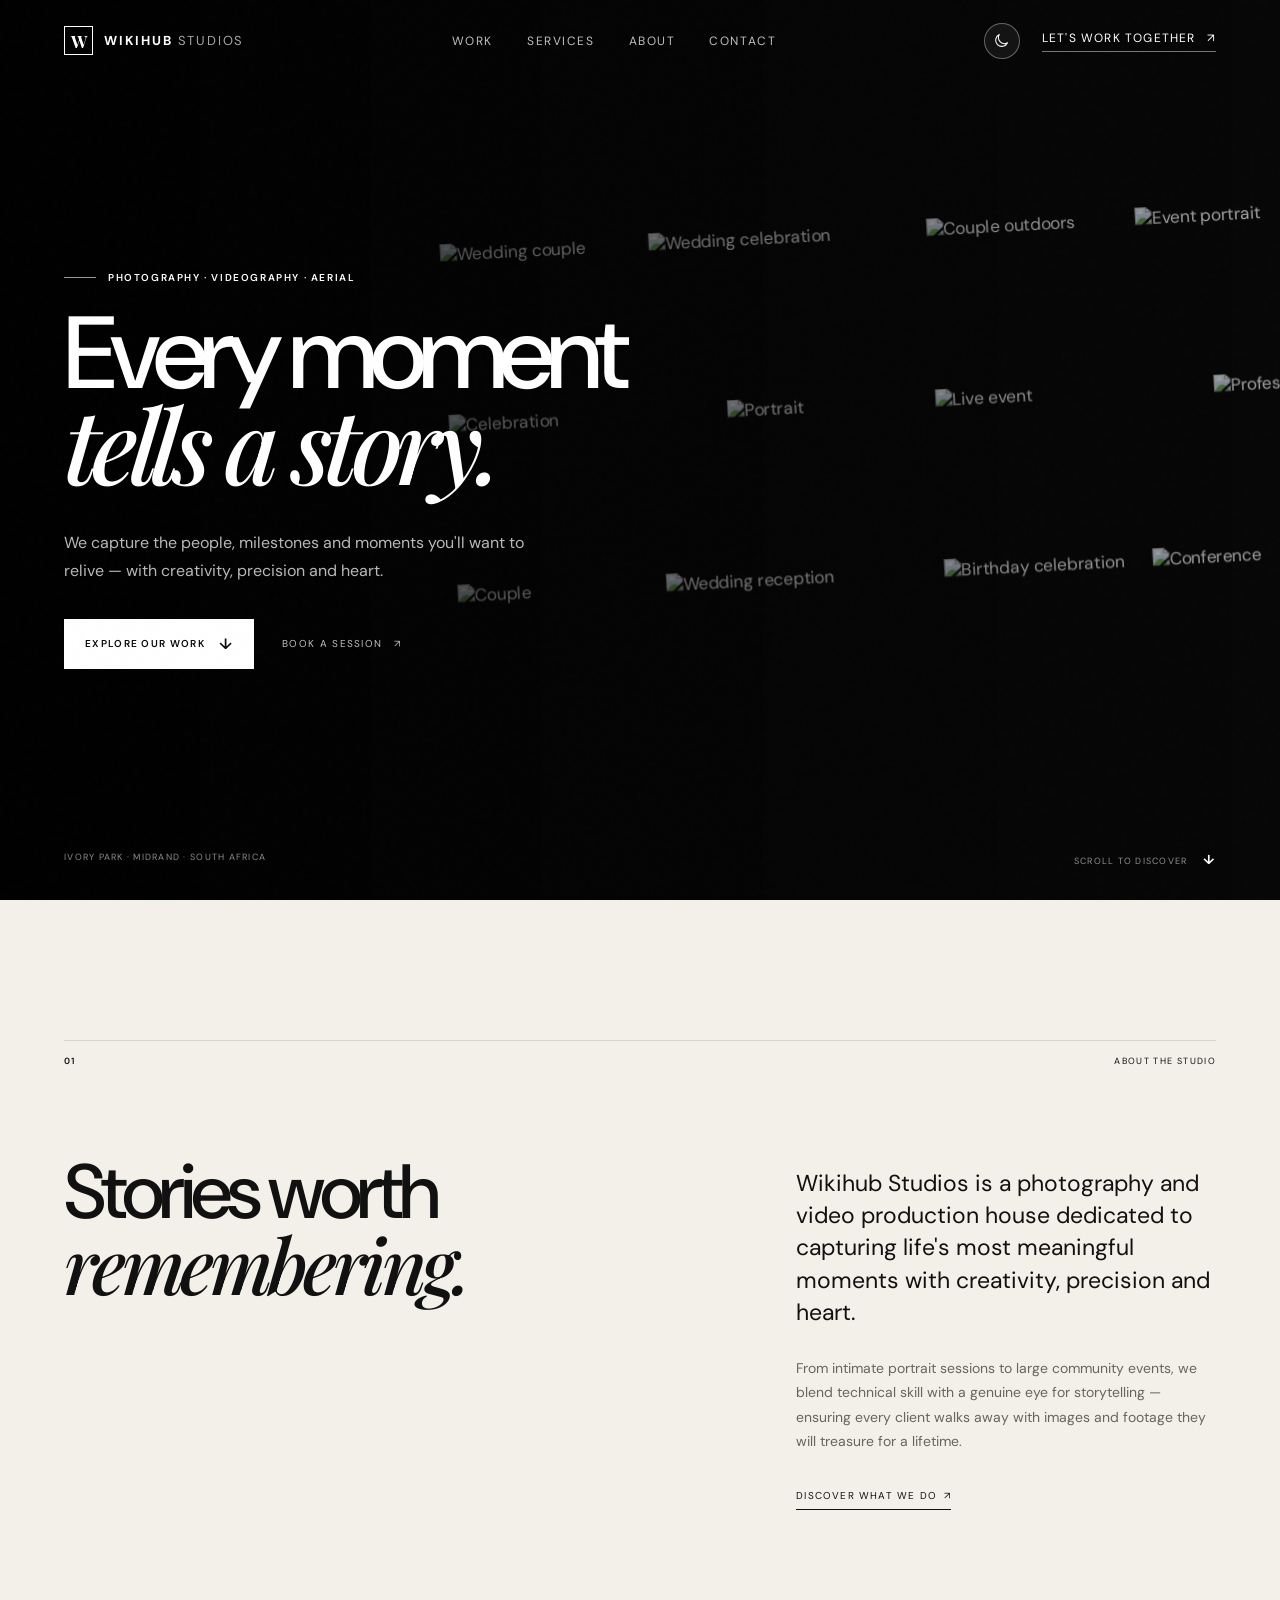
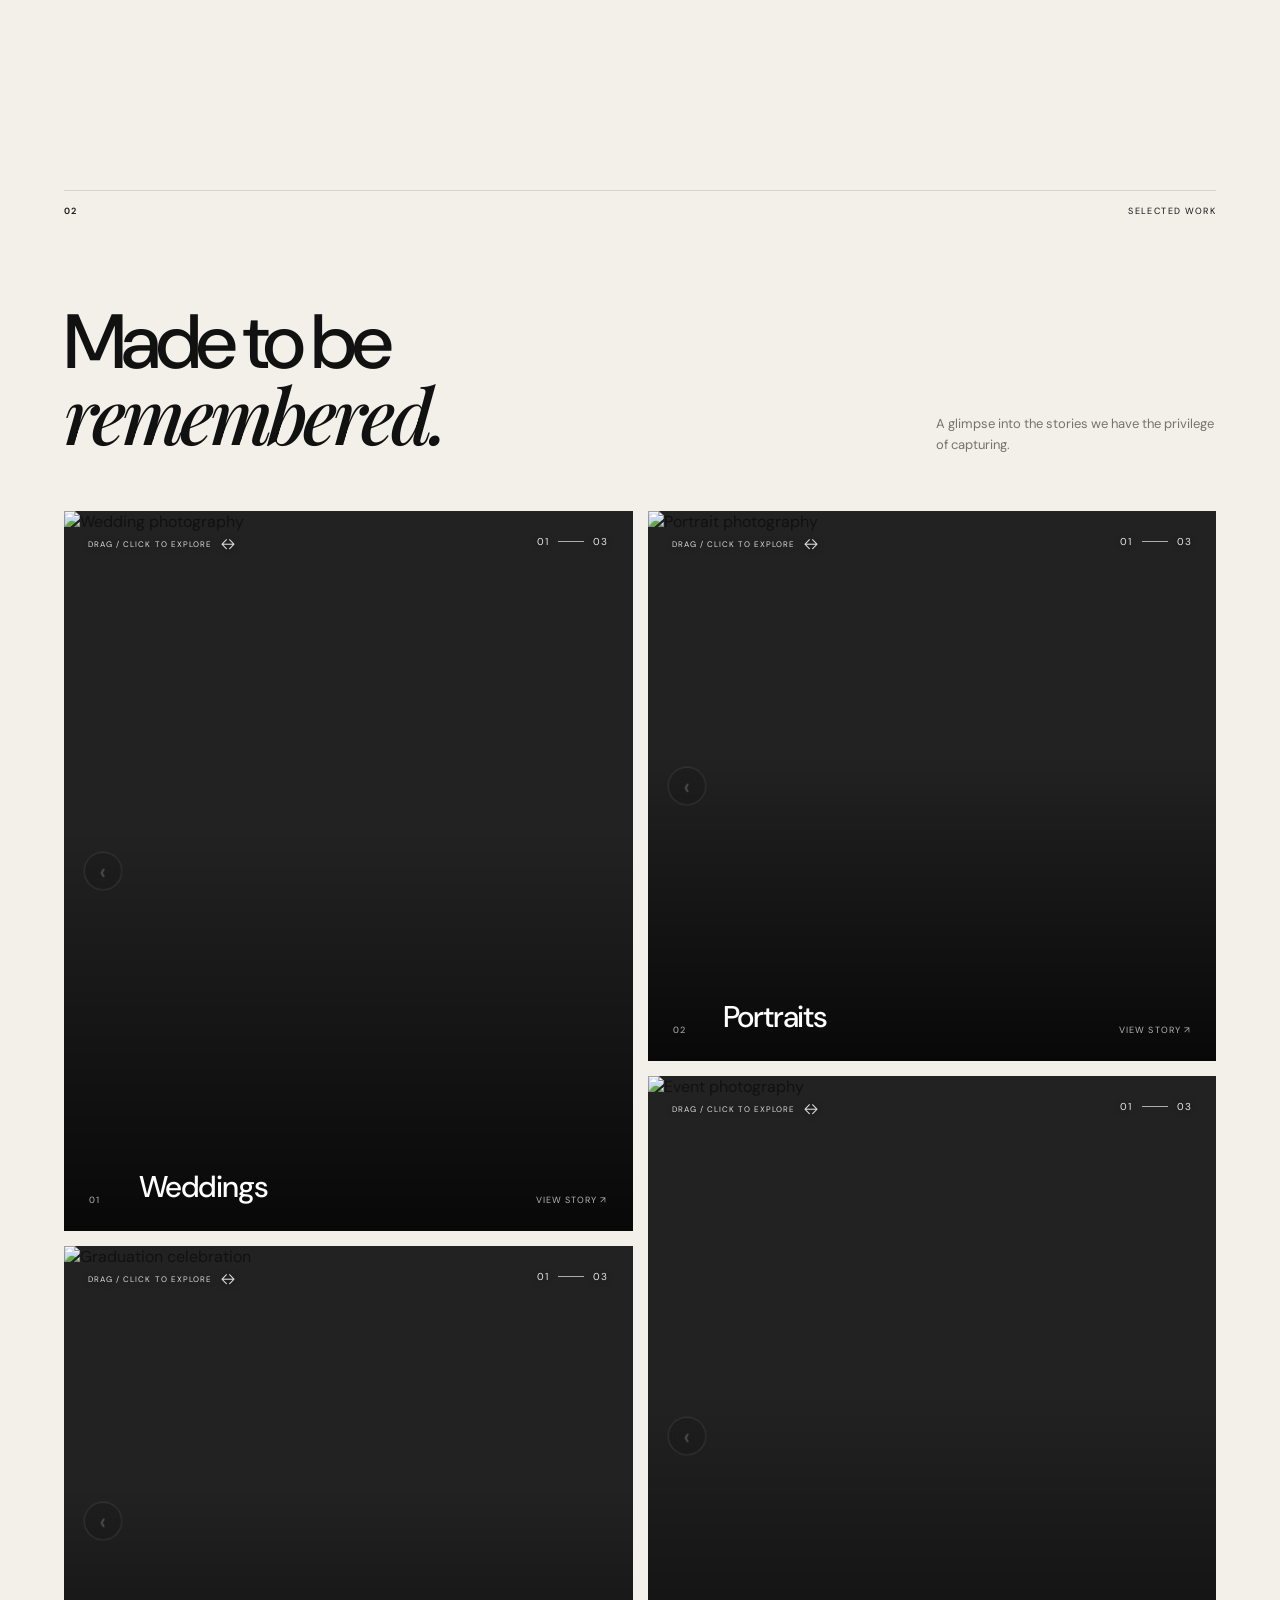
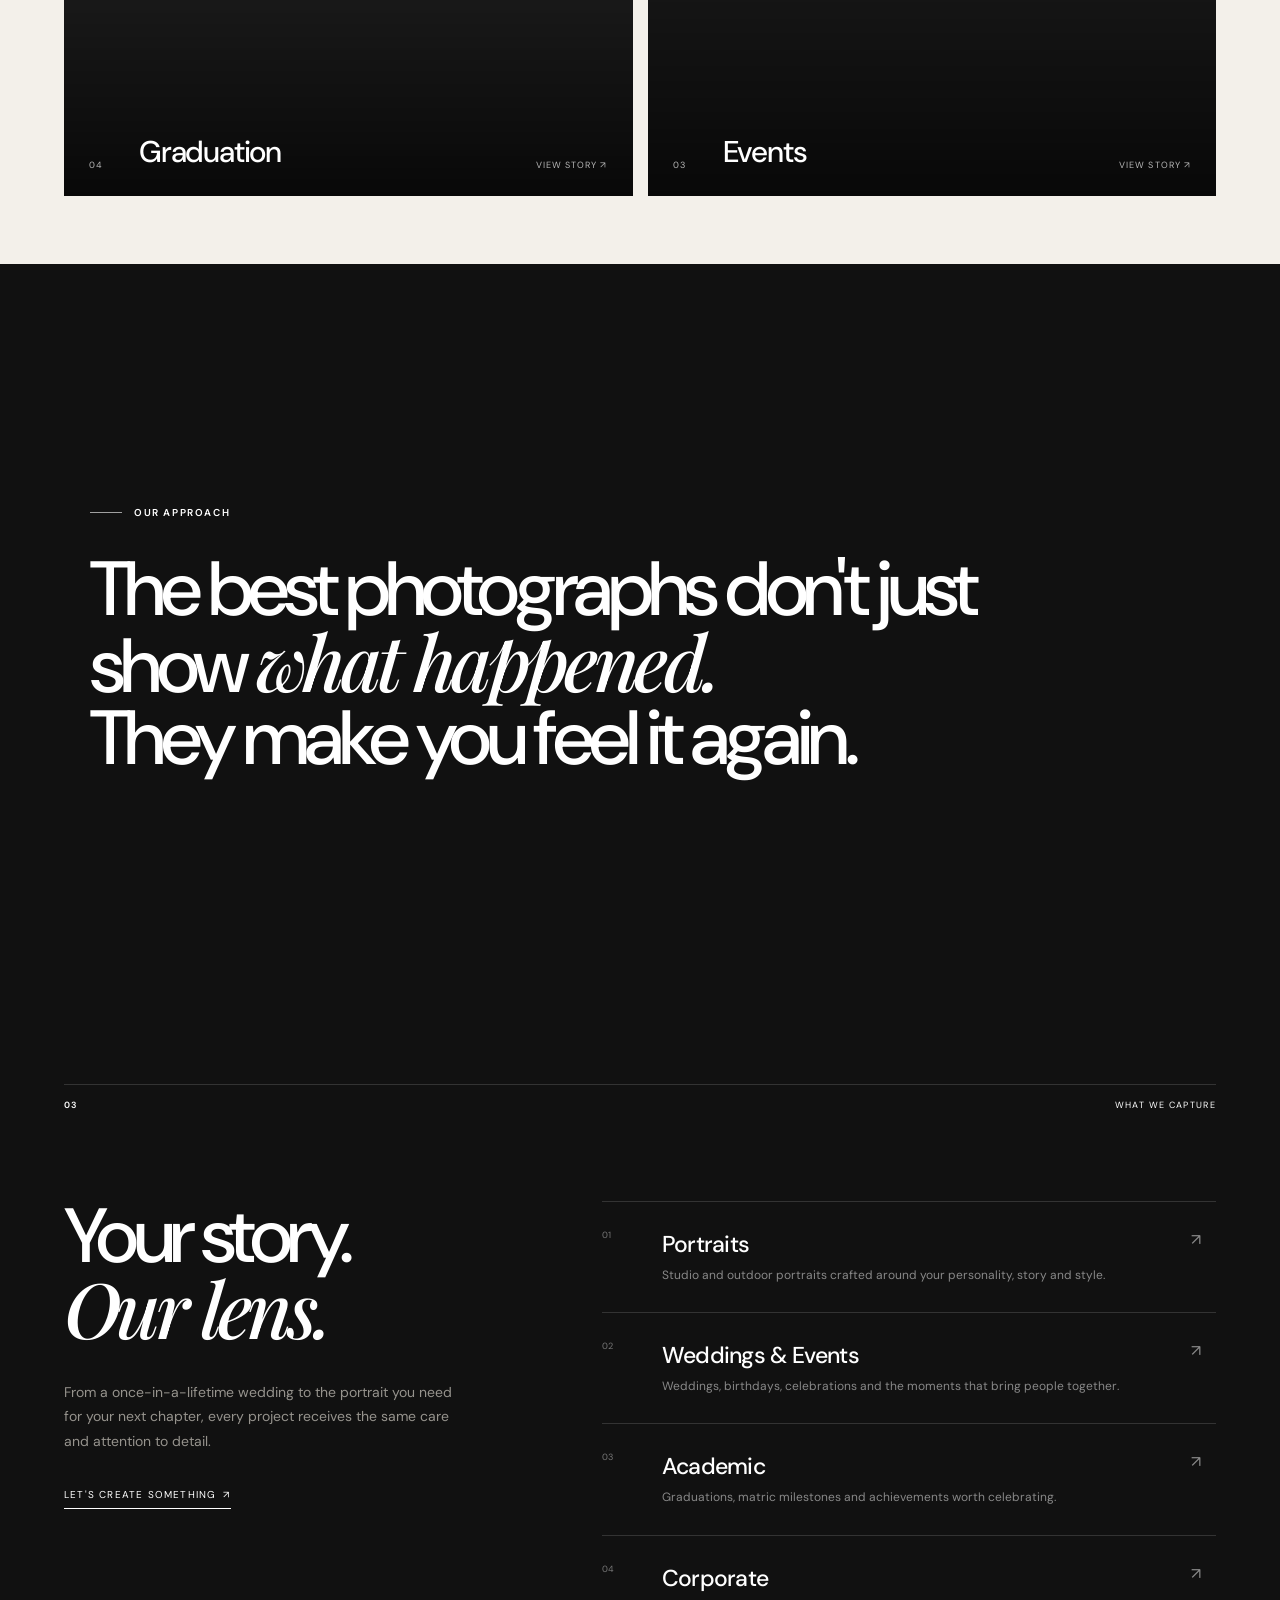
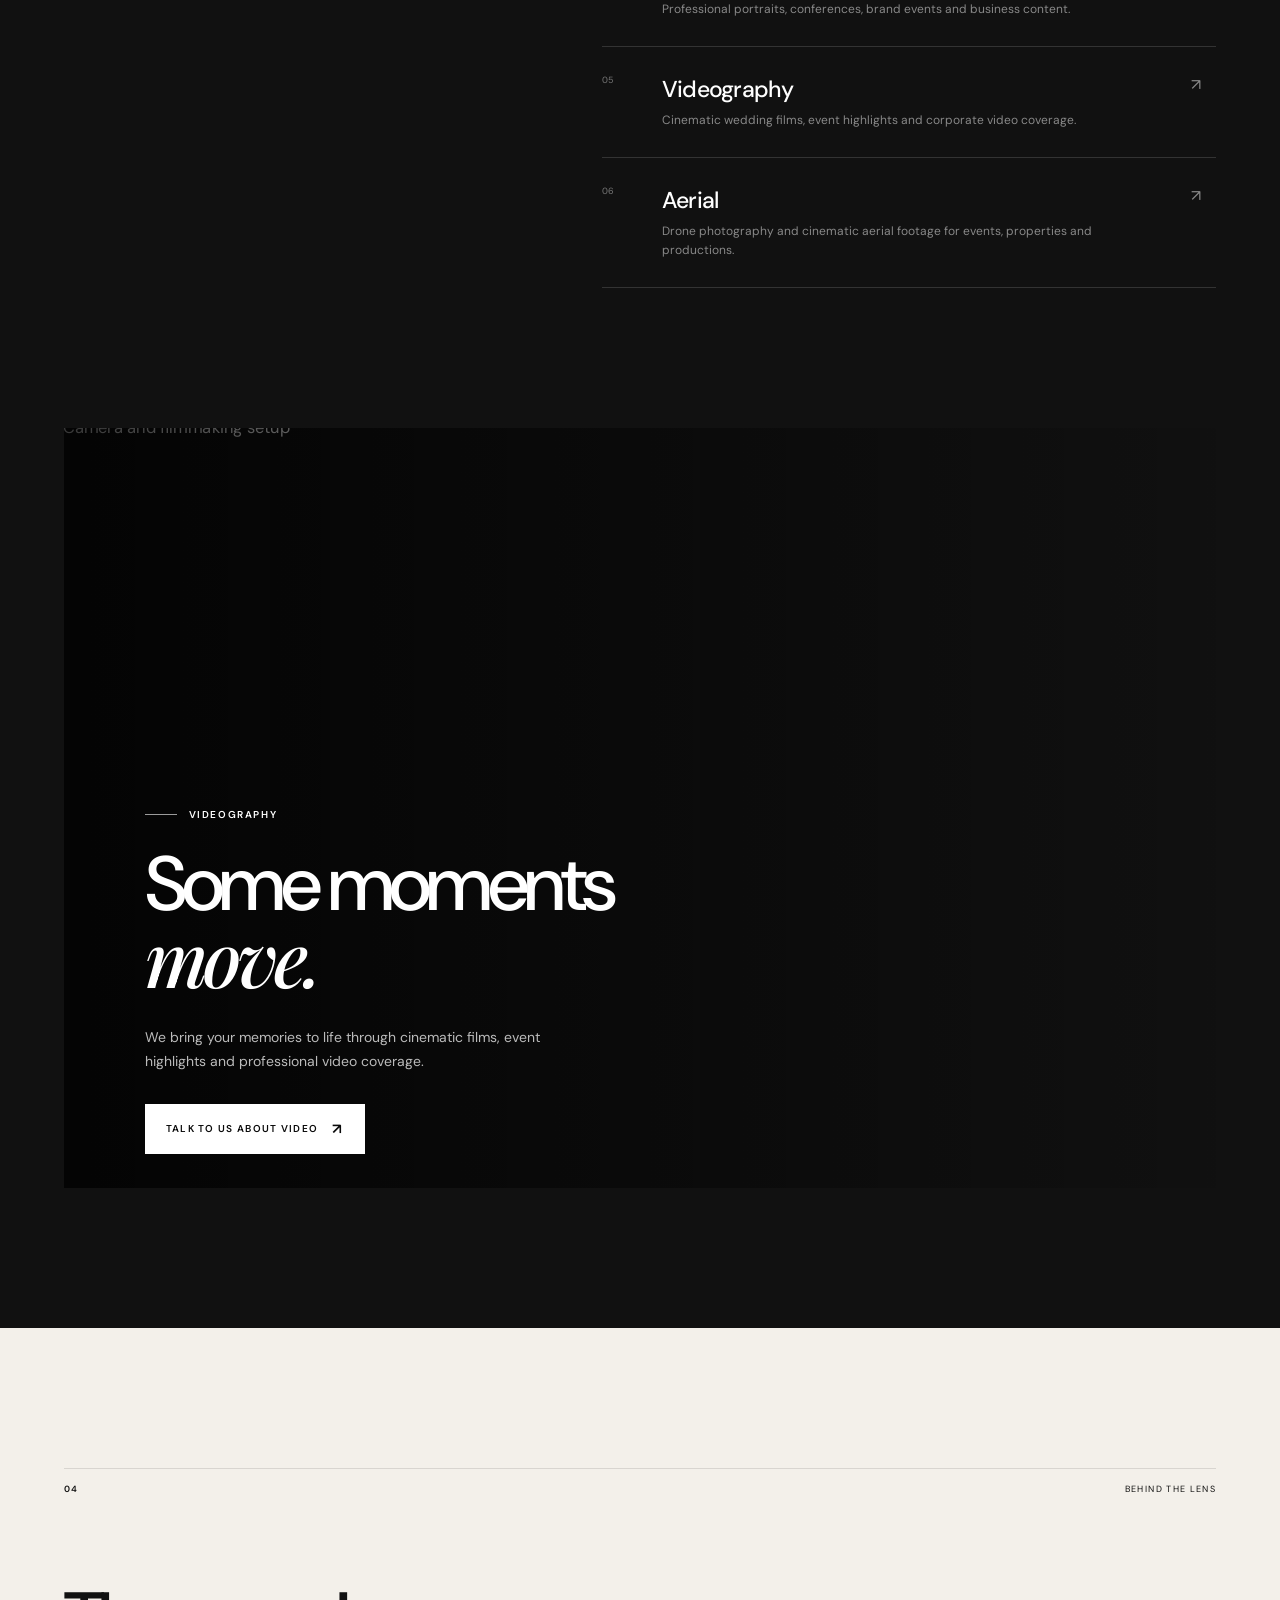
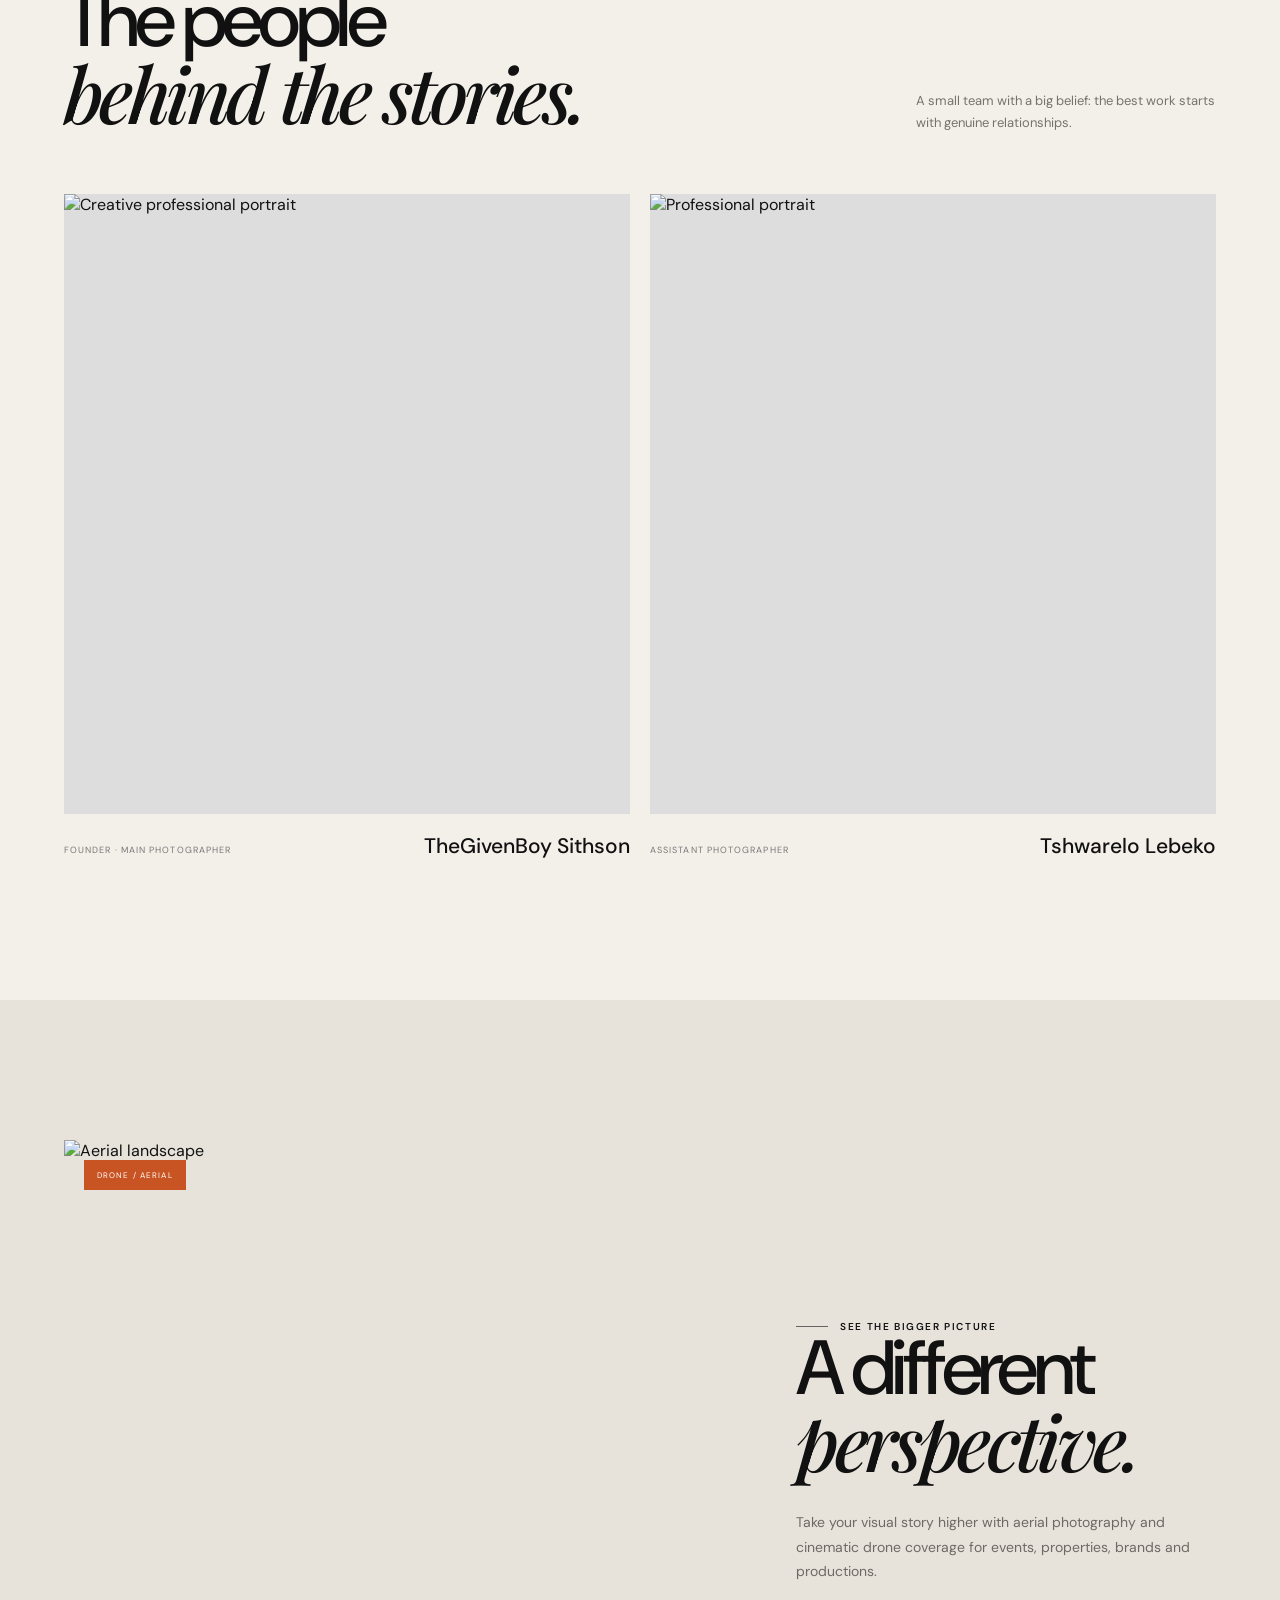
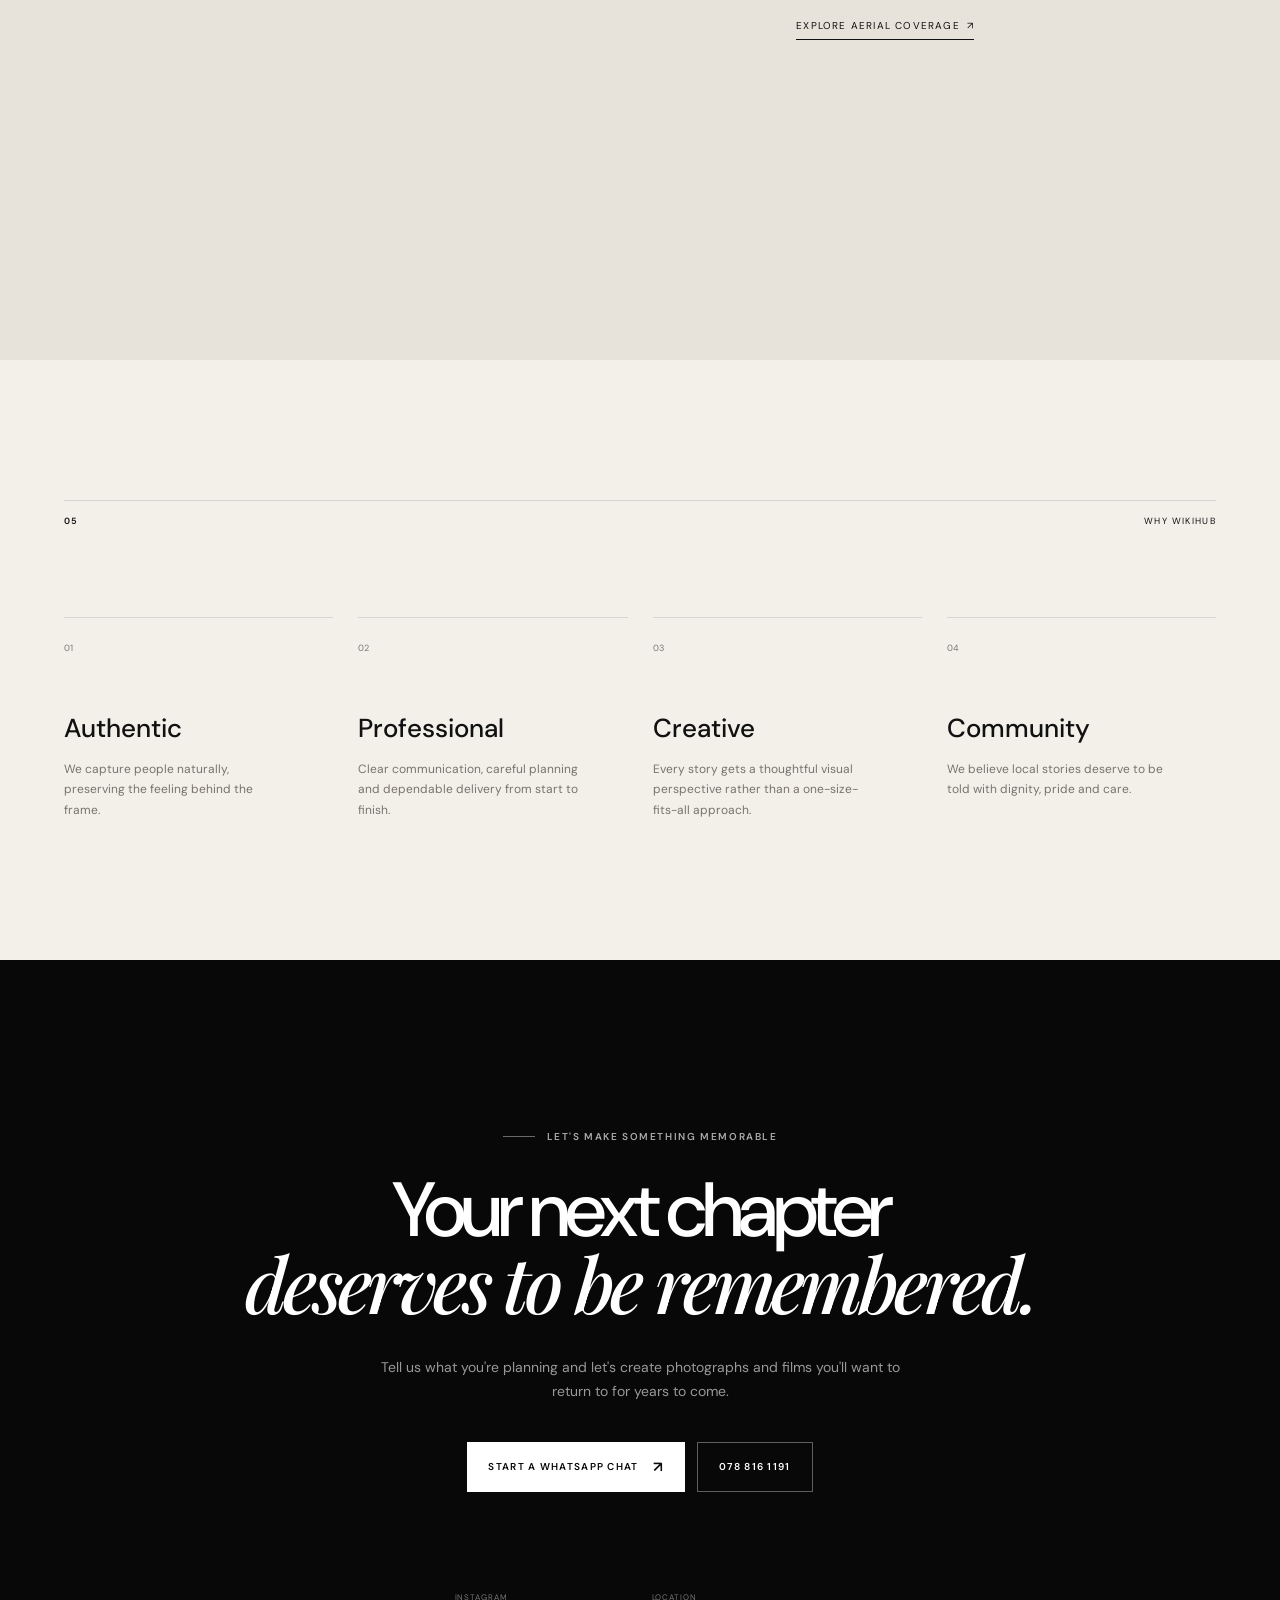
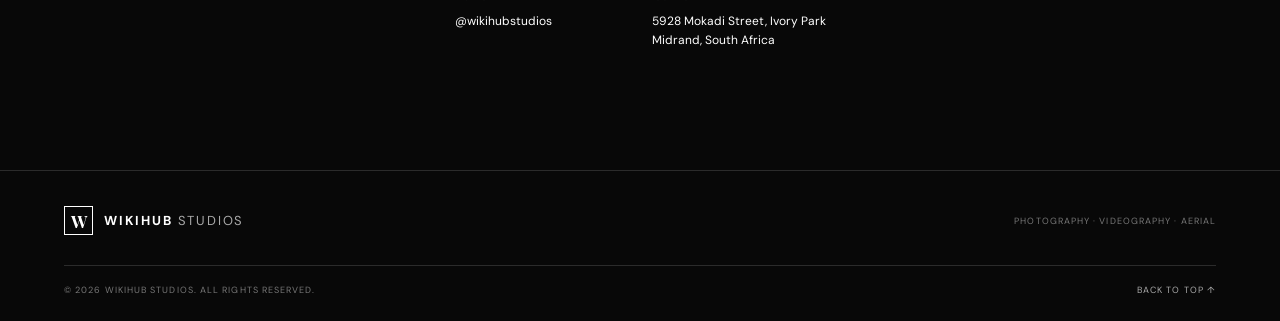
==== commit 4e7fdcd2: "v2 - mini photo gallery with scroll" ====
--- a/index.html
+++ b/index.html
@@ -169,9 +169,7 @@
                 src="https://images.unsplash.com/photo-1511285560929-80b456fea0bc?auto=format&fit=crop&w=1200&q=88"
                 alt="Wedding celebration" loading="lazy"><img
                 src="https://images.unsplash.com/photo-1537633552985-df8429e8048b?auto=format&fit=crop&w=1200&q=88"
-                alt="Couple outdoors" loading="lazy"></div><span class="gallery-hint" aria-hidden="true">MORE FRAMES
-              <b>↔</b></span>
-          </div>
+                alt="Couple outdoors" loading="lazy"></div><button class="gallery-control gallery-prev" type="button" aria-label="Previous image" disabled>‹</button><button class="gallery-control gallery-next" type="button" aria-label="Next image">›</button><div class="gallery-status" aria-live="polite"><span class="gallery-current">01</span><span class="gallery-status-line"></span><span class="gallery-total">03</span></div><span class="gallery-hint" aria-hidden="true">DRAG / CLICK TO EXPLORE <b>↔</b></span></div>
           <div class="work-meta"><span>01</span>
             <h3>Weddings</h3><span>View story ↗</span>
           </div>
@@ -185,8 +183,7 @@
                 alt="Professional portrait" loading="lazy">
               <img src="https://images.unsplash.com/photo-1524504388940-b1c1722653e1?auto=format&fit=crop&w=1000&q=88"
                 alt="Portrait session" loading="lazy">
-            </div><span class="gallery-hint" aria-hidden="true">MORE FRAMES <b>↔</b></span>
-          </div>
+            </div><button class="gallery-control gallery-prev" type="button" aria-label="Previous image" disabled>‹</button><button class="gallery-control gallery-next" type="button" aria-label="Next image">›</button><div class="gallery-status" aria-live="polite"><span class="gallery-current">01</span><span class="gallery-status-line"></span><span class="gallery-total">03</span></div><span class="gallery-hint" aria-hidden="true">DRAG / CLICK TO EXPLORE <b>↔</b></span></div>
           <div class="work-meta"><span>02</span>
             <h3>Portraits</h3><span>View story ↗</span>
           </div>
@@ -199,9 +196,7 @@
                 src="https://images.unsplash.com/photo-1519167758481-83f550bb49b3?auto=format&fit=crop&w=1000&q=88"
                 alt="Celebration photography" loading="lazy"><img
                 src="https://images.unsplash.com/photo-1511578314322-379afb476865?auto=format&fit=crop&w=1000&q=88"
-                alt="Conference photography" loading="lazy"></div><span class="gallery-hint" aria-hidden="true">MORE
-              FRAMES <b>↔</b></span>
-          </div>
+                alt="Conference photography" loading="lazy"></div><button class="gallery-control gallery-prev" type="button" aria-label="Previous image" disabled>‹</button><button class="gallery-control gallery-next" type="button" aria-label="Next image">›</button><div class="gallery-status" aria-live="polite"><span class="gallery-current">01</span><span class="gallery-status-line"></span><span class="gallery-total">03</span></div><span class="gallery-hint" aria-hidden="true">DRAG / CLICK TO EXPLORE <b>↔</b></span></div>
           <div class="work-meta"><span>03</span>
             <h3>Events</h3><span>View story ↗</span>
           </div>
@@ -214,9 +209,7 @@
                 src="https://images.unsplash.com/photo-1523050854058-8df90110c9f1?auto=format&fit=crop&w=1400&q=88"
                 alt="Academic milestone" loading="lazy"><img
                 src="https://images.unsplash.com/photo-1523240795612-9a054b0db644?auto=format&fit=crop&w=1400&q=88"
-                alt="Graduates together" loading="lazy"></div><span class="gallery-hint" aria-hidden="true">MORE FRAMES
-              <b>↔</b></span>
-          </div>
+                alt="Graduates together" loading="lazy"></div><button class="gallery-control gallery-prev" type="button" aria-label="Previous image" disabled>‹</button><button class="gallery-control gallery-next" type="button" aria-label="Next image">›</button><div class="gallery-status" aria-live="polite"><span class="gallery-current">01</span><span class="gallery-status-line"></span><span class="gallery-total">03</span></div><span class="gallery-hint" aria-hidden="true">DRAG / CLICK TO EXPLORE <b>↔</b></span></div>
           <div class="work-meta"><span>04</span>
             <h3>Graduation</h3><span>View story ↗</span>
           </div>
@@ -224,13 +217,14 @@
       </div>
     </section>
 
-    <section class="manifesto">
+    <section class="manifesto approach-stack-panel">
       <div class="manifesto-inner">
         <p class="eyebrow reveal"><span></span> Our approach</p>
         <h2 class="display reveal">The best photographs don't just show <i>what happened.</i><br>They make you feel it
           again.</h2>
       </div>
     </section>
+
 
     <section class="services section" id="services">
       <div class="section-label reveal"><span>03</span><span>What we capture</span></div>
--- a/style.css
+++ b/style.css
@@ -1423,124 +1423,69 @@
 }
 
 /* Selected Work cards each contain a horizontal gallery track. */
+/* Selected Work galleries: a single cover frame, with user-controlled browsing. */
+.work-card { isolation: isolate; }
 .gallery-window {
-  position: absolute;
-  inset: 0;
-  overflow: hidden;
-  background: #222;
-}
-
+  position: absolute; inset: 0; overflow: hidden; background: #222;
+  touch-action: pan-y; cursor: grab;
+}
+.gallery-window:active { cursor: grabbing; }
 .gallery-track {
-  display: flex;
-  width: 300%;
-  height: 100%;
-  transform: translateX(0);
-  transition: transform 900ms cubic-bezier(.22, .72, .18, 1);
-  will-change: transform;
-}
-
+  display: flex; width: 100%; height: 100%; transform: translateX(0);
+  transition: transform 680ms cubic-bezier(.2, .7, .2, 1); will-change: transform;
+}
 .gallery-track img {
-  flex: 0 0 33.333333%;
-  width: 33.333333%;
-  min-width: 33.333333%;
-  height: 100%;
-  object-fit: cover;
-  transition: filter .5s;
-}
-
-.work-card:hover .gallery-track img {
-  filter: saturate(1.04);
-}
-
+  flex: 0 0 100%; width: 100%; min-width: 100%; height: 100%;
+  object-fit: cover; transition: filter .45s, transform .8s cubic-bezier(.2, .7, .2, 1);
+  transform: scale(1); user-select: none; -webkit-user-drag: none; pointer-events: none;
+}
+.work-card:hover .gallery-track img { filter: saturate(1.04); }
+.gallery-window.is-teasing .gallery-track { transform: translateX(-3.5%); }
+.gallery-window.is-teasing .gallery-track img:first-child { transform: scale(1.025); }
+
+.gallery-control {
+  position: absolute; z-index: 4; top: 50%; width: 42px; height: 42px;
+  display: grid; place-items: center; border: 1px solid rgba(255,255,255,.5);
+  border-radius: 50%; background: rgba(10,10,10,.38); backdrop-filter: blur(10px);
+  color: #fff; font-size: 25px; line-height: 1; cursor: pointer; opacity: 0;
+  transform: translateY(-50%) scale(.92); transition: opacity .25s, transform .25s, background .25s;
+}
+.gallery-prev { left: 18px; }
+.gallery-next { right: 18px; }
+.work-card:hover .gallery-control,
+.gallery-window:focus-within .gallery-control,
+.gallery-window.is-teasing .gallery-control {
+  opacity: 1; transform: translateY(-50%) scale(1);
+}
+.gallery-control:hover:not(:disabled) {
+  background: var(--accent, #C95423); border-color: var(--accent, #C95423);
+}
+.gallery-control:disabled { opacity: .25; cursor: default; }
+.gallery-status {
+  position: absolute; z-index: 4; right: 24px; top: 24px;
+  display: flex; align-items: center; gap: 9px; color: #fff; font-size: 10px;
+  letter-spacing: .12em; opacity: .9; text-shadow: 0 1px 8px rgba(0,0,0,.6); pointer-events: none;
+}
+.gallery-status-line { width: 26px; height: 1px; background: rgba(255,255,255,.7); }
 .gallery-hint {
-  position: absolute;
-  top: 18px;
-  right: 18px;
-  z-index: 3;
-  padding: 9px 11px;
-  background: rgba(8, 8, 8, .4);
-  color: #fff;
-  border: 1px solid rgba(255, 255, 255, .3);
-  backdrop-filter: blur(10px);
-  font-size: 8px;
-  letter-spacing: .13em;
-  opacity: 0;
-  transform: translateY(-4px);
-  transition: opacity .3s, transform .3s;
-  pointer-events: none;
-}
-
-.gallery-hint b {
-  color: var(--accent);
-  font-size: 13px;
-  margin-left: 8px;
-}
-
-.work-card:hover .gallery-hint,
-.gallery-window.is-teasing .gallery-hint {
-  opacity: 1;
-  transform: translateY(0);
-}
-
-.work-card>.gallery-window {
-  z-index: 0;
-}
-
-.work-card:after {
-  z-index: 1;
-  pointer-events: none;
-}
-
-.work-meta {
-  z-index: 2;
-}
-
-.film-media img,
-.aerial-image img,
-.hero-rails {
-  transform: translate3d(0, var(--parallax-y, 0px), 0) scale(1.08);
-  will-change: transform;
-}
-
-.film-media img {
-  height: 120%;
-  margin-top: -5%;
-}
-
-.aerial-image img {
-  height: 115%;
-  margin-top: -5%;
-}
-
-@media(max-width:900px) {
-  .header-tools {
-    gap: 0;
-  }
-
-  .theme-toggle {
-    margin-right: 10px;
-    width: 34px;
-    height: 34px;
-  }
-}
-
-@media(max-width:600px) {
-  .header-tools {
-    margin-left: auto;
-    margin-right: 8px;
-  }
-
-  .theme-toggle {
-    width: 32px;
-    height: 32px;
-  }
-
-  .gallery-hint {
-    opacity: 1;
-    top: 12px;
-    right: 12px;
-  }
-}
+  position: absolute; z-index: 4; left: 24px; top: 24px; display: flex;
+  align-items: center; gap: 9px; color: #fff; font-size: 8px; letter-spacing: .13em;
+  text-shadow: 0 1px 8px rgba(0,0,0,.65); opacity: .85; transition: opacity .25s; pointer-events: none;
+}
+.gallery-hint b { font-size: 14px; font-weight: 400; }
+.work-card:after { pointer-events: none; }
+@media (max-width: 900px) {
+  .gallery-control { opacity: .9; width: 38px; height: 38px; }
+  .gallery-prev { left: 12px; } .gallery-next { right: 12px; }
+  .gallery-hint { left: 16px; top: 16px; font-size: 7px; }
+  .gallery-status { right: 16px; top: 16px; }
+}
+@media (prefers-reduced-motion: reduce) {
+  .gallery-track, .gallery-track img, .gallery-control, .gallery-window.is-teasing .gallery-track {
+    transition: none !important;
+  }
+}
+
 
 @media(prefers-reduced-motion:reduce) {
   .gallery-track {
@@ -1552,4 +1497,42 @@
   .hero-rails {
     transform: none !important;
   }
-}+}
+
+
+/* Safe editorial overlap: Our Approach visually covers the tail of Selected Work.
+   No sticky/fixed positioning is used, so the page keeps normal scroll behaviour
+   on desktop, mobile, and reduced-motion settings. */
+#work {
+  position: relative;
+  z-index: 1;
+}
+
+.manifesto.approach-stack-panel {
+  position: relative;
+  z-index: 2;
+  margin-top: -8vh;
+  padding: calc(170px + 8vh) 5vw 170px;
+  background: #111;
+  isolation: isolate;
+}
+
+@media (max-width: 900px) {
+  .manifesto.approach-stack-panel {
+    margin-top: -6vh;
+    padding: calc(110px + 6vh) 6vw 110px;
+  }
+}
+
+@media (max-width: 600px) {
+  .manifesto.approach-stack-panel {
+    margin-top: -5vh;
+    padding: calc(90px + 5vh) 6vw 90px;
+  }
+}
+
+@media (prefers-reduced-motion: reduce) {
+  .manifesto.approach-stack-panel {
+    margin-top: 0;
+  }
+}
